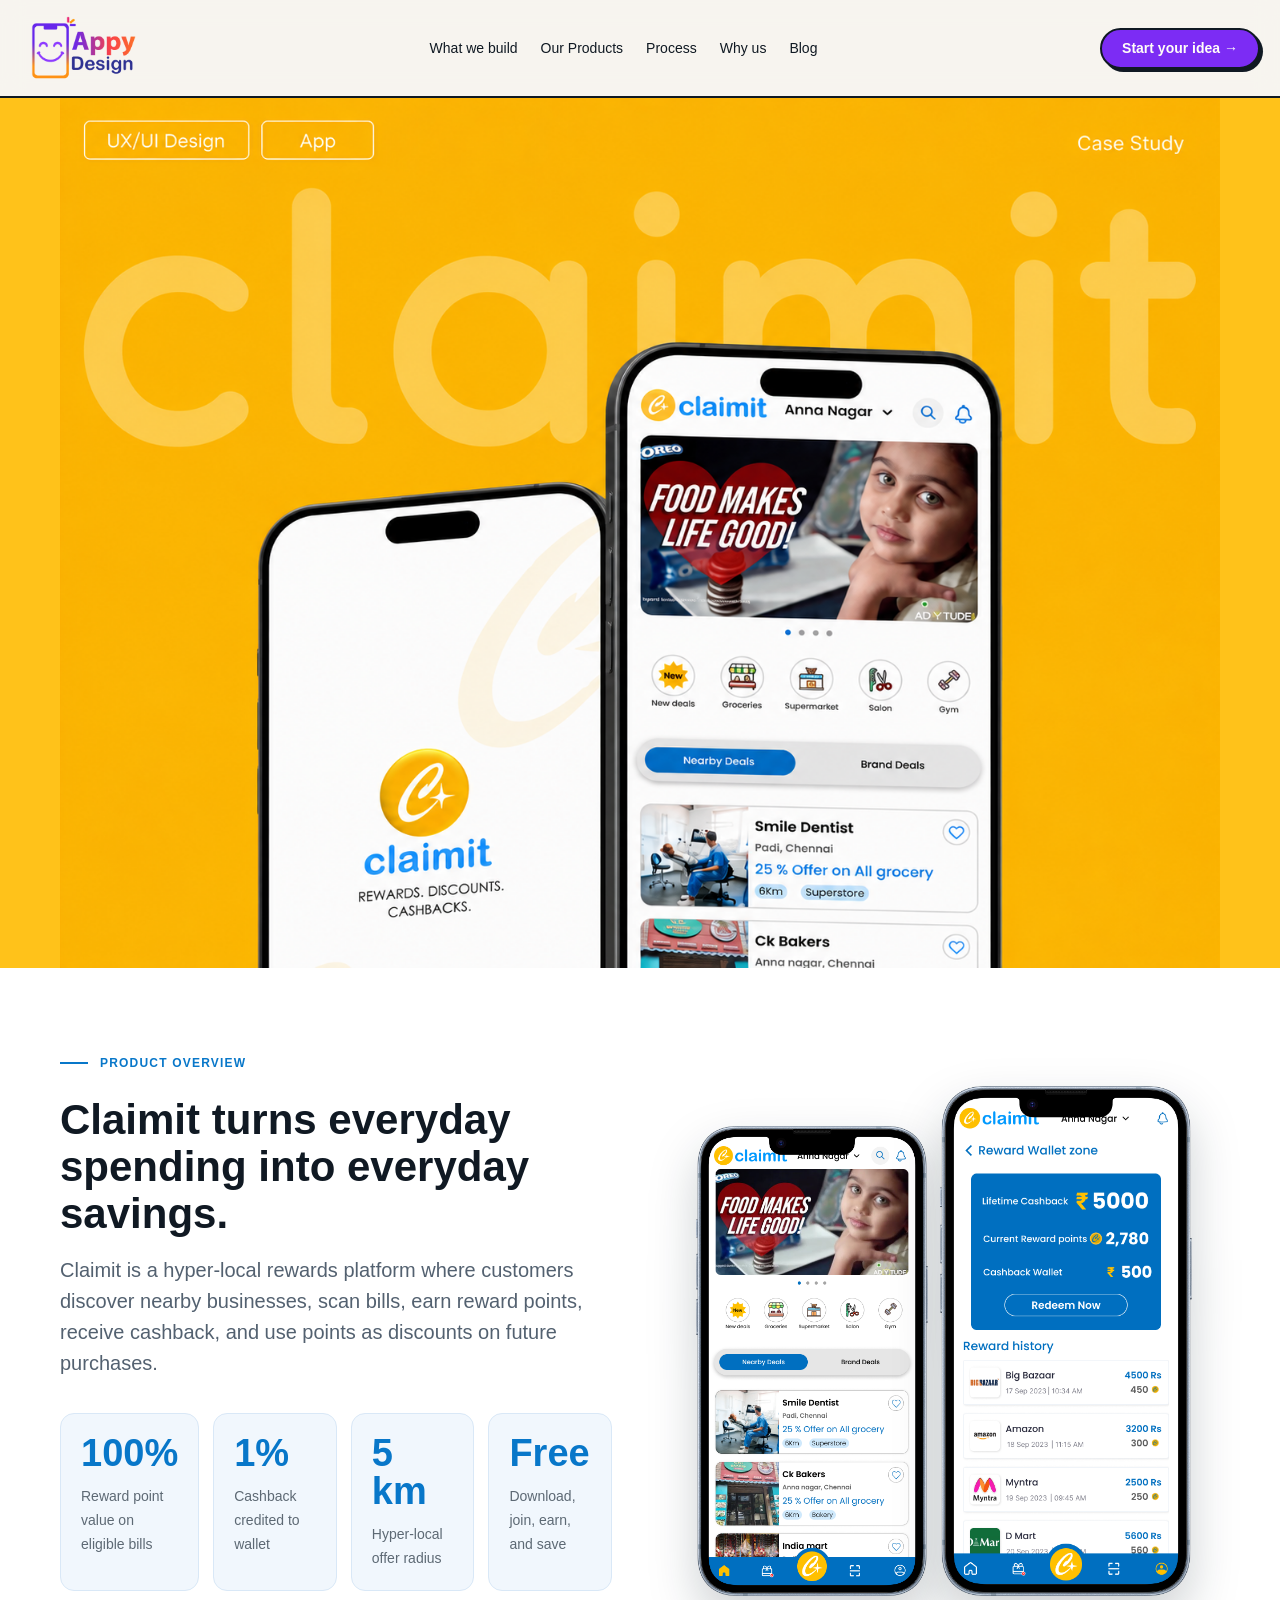
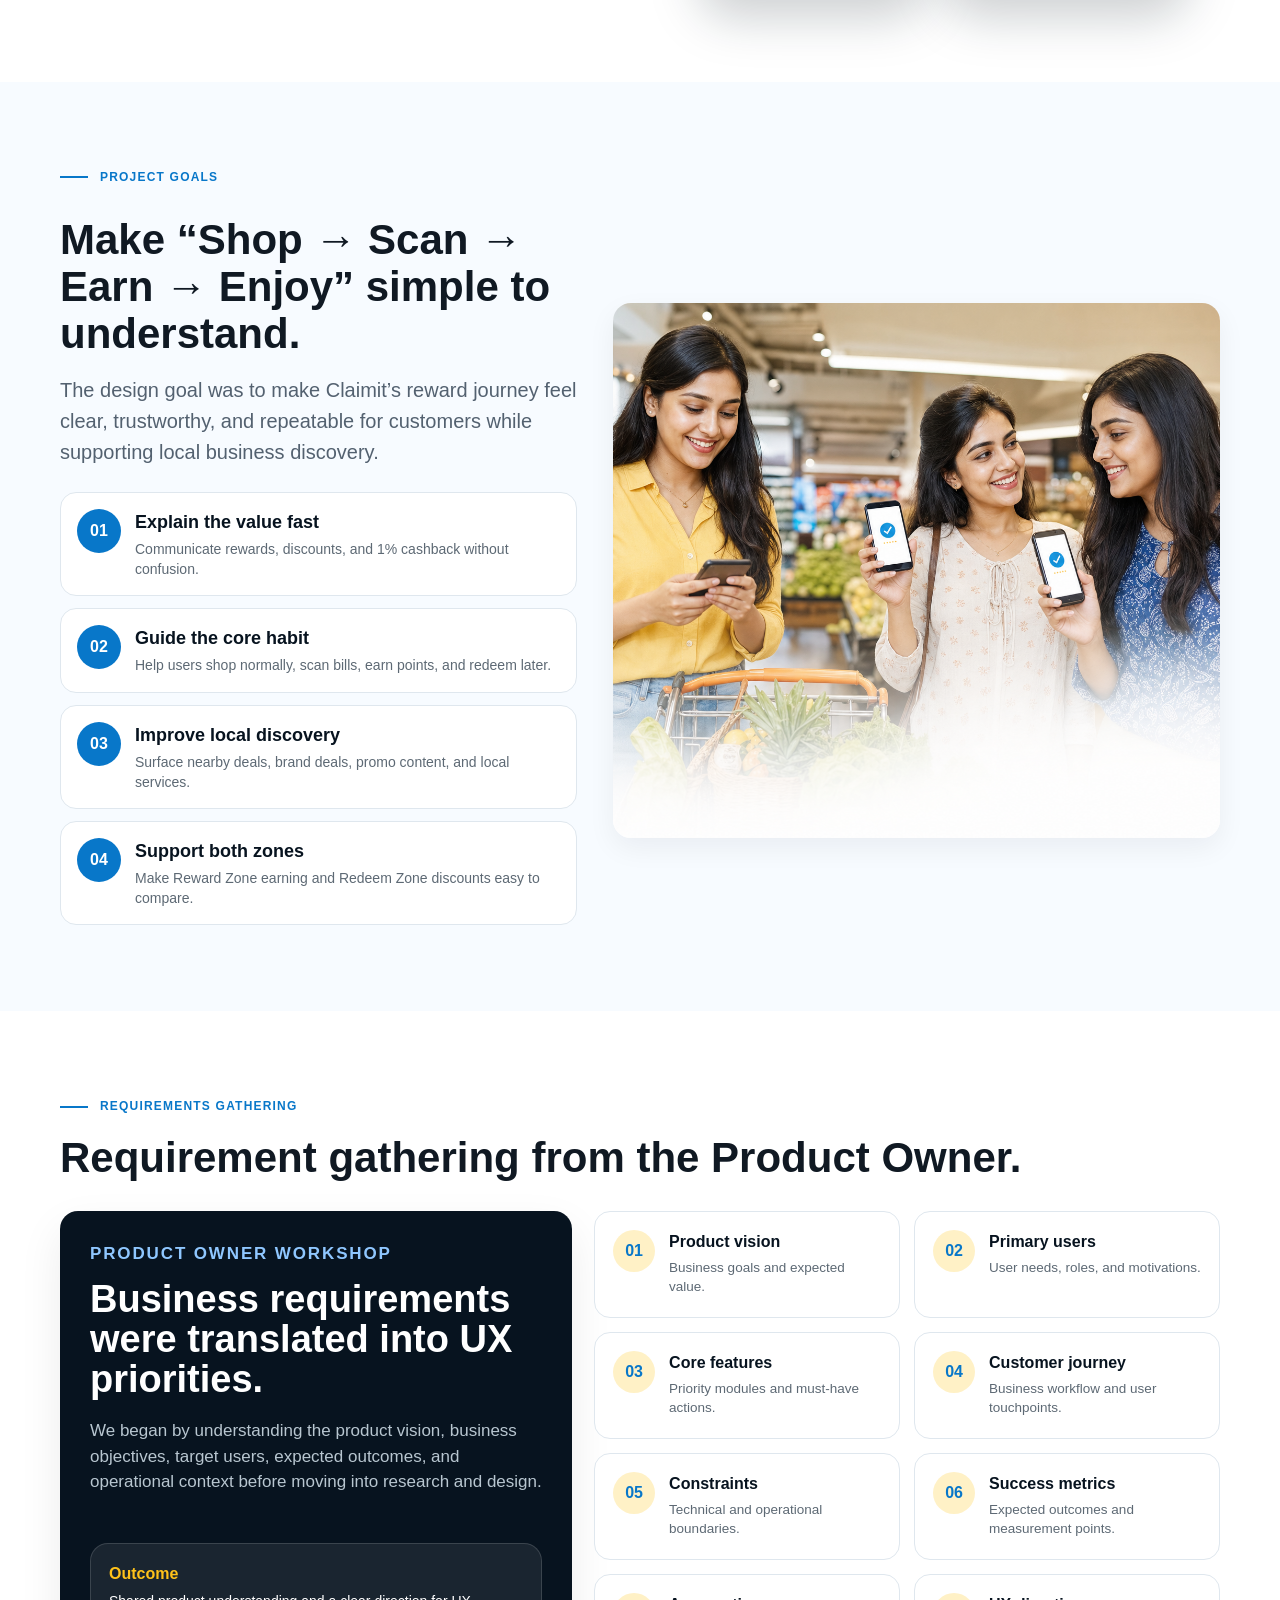
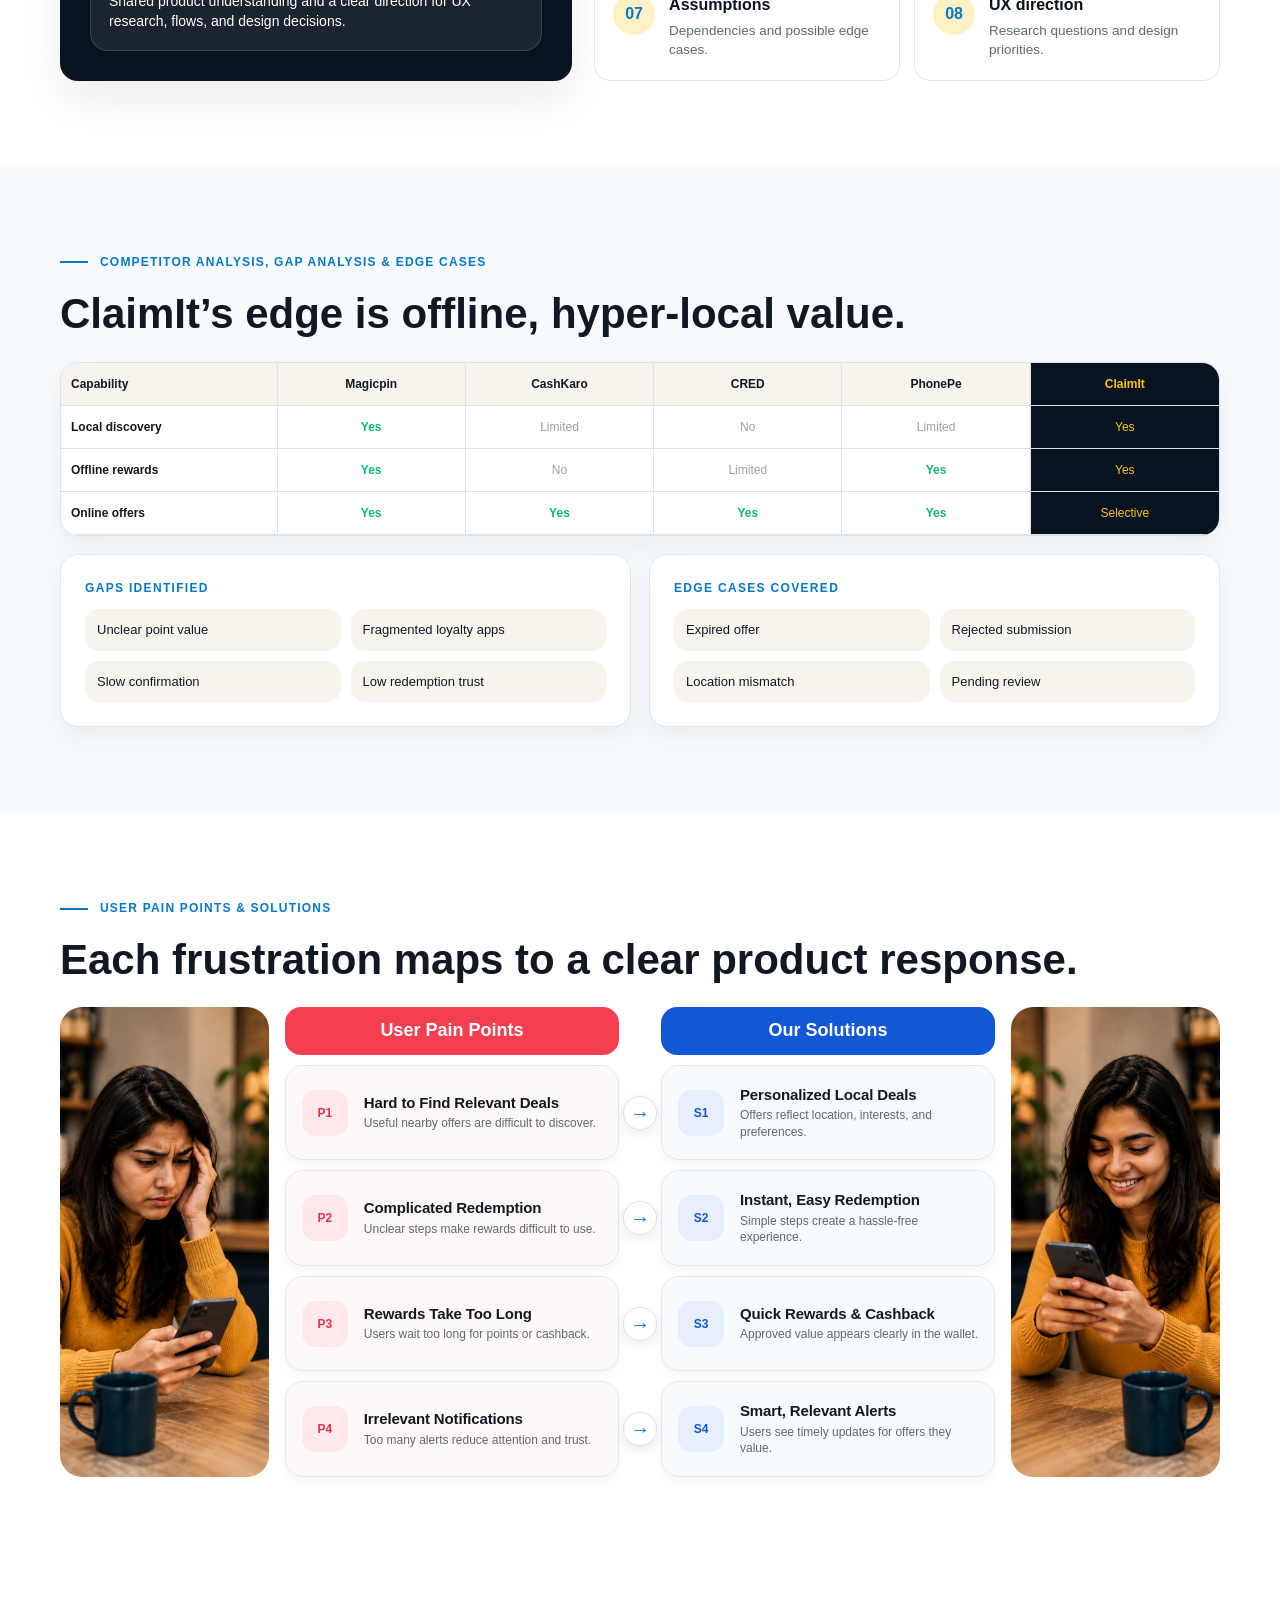
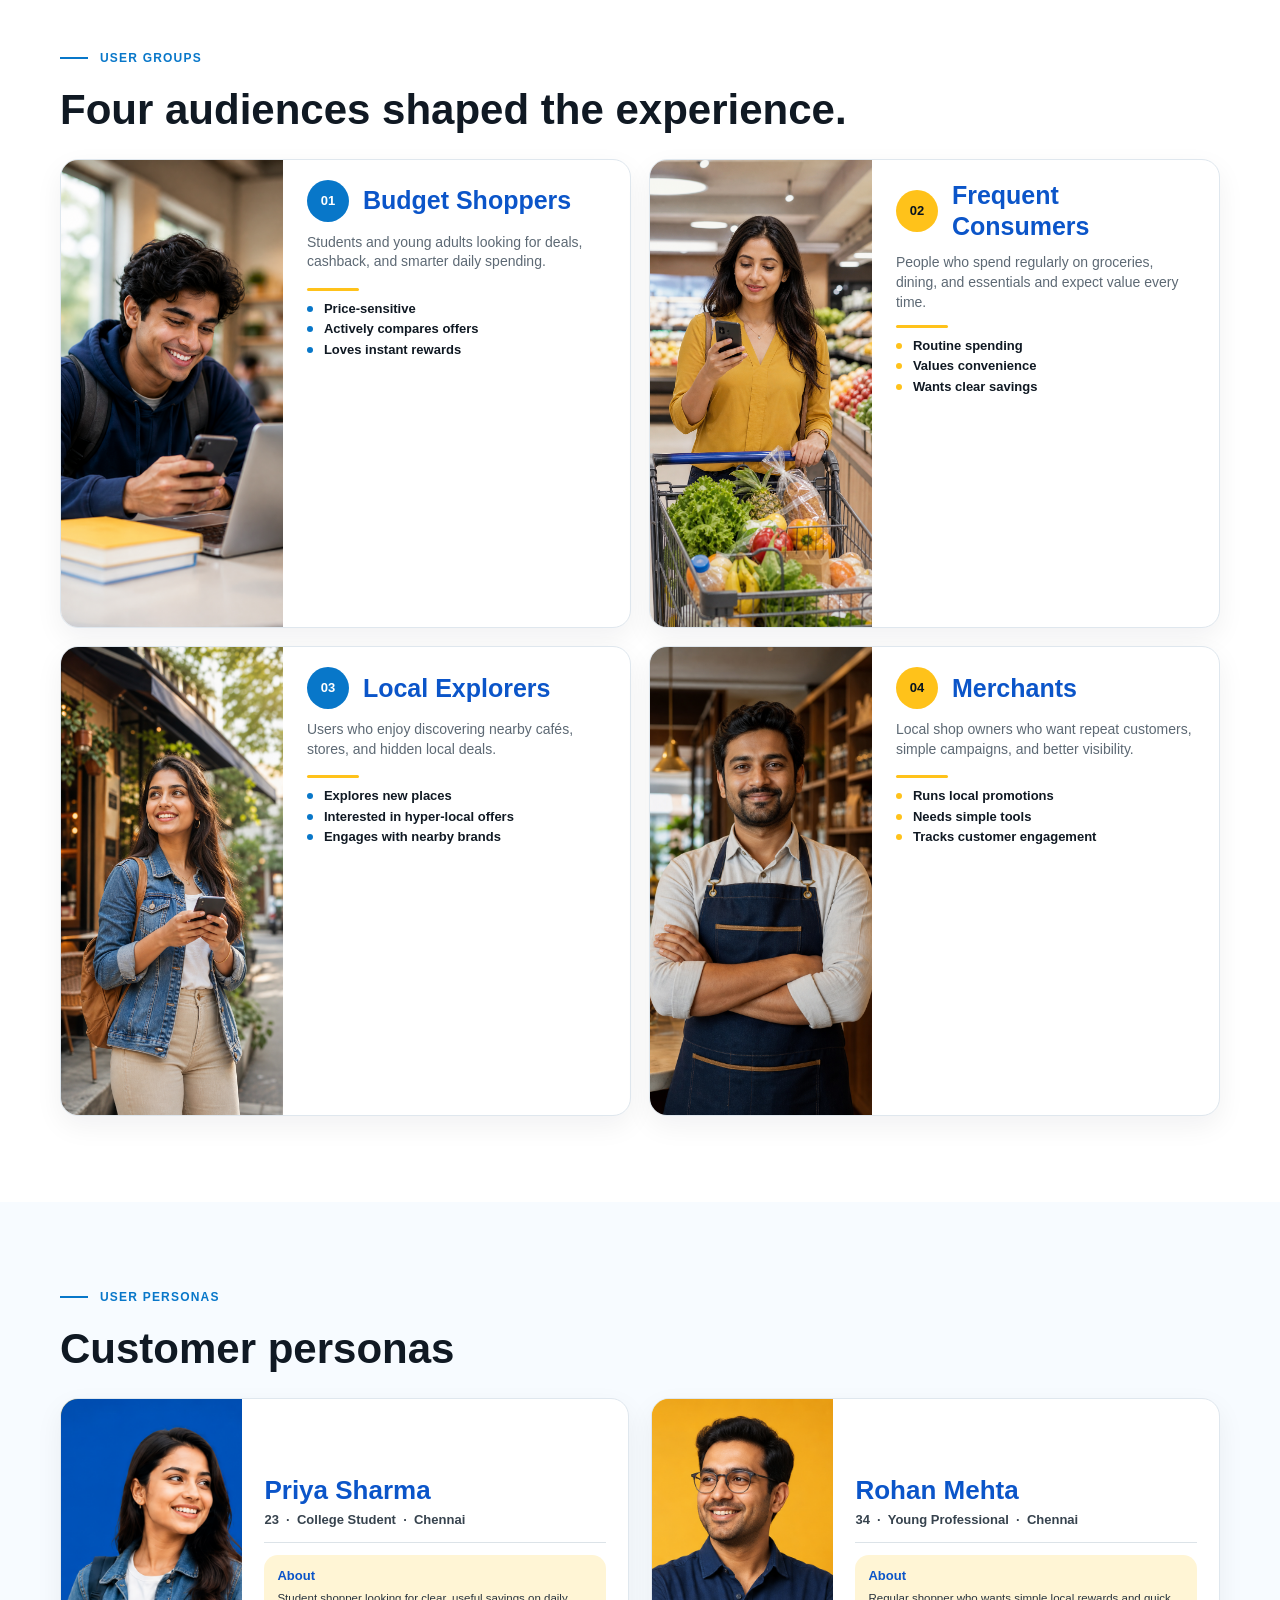
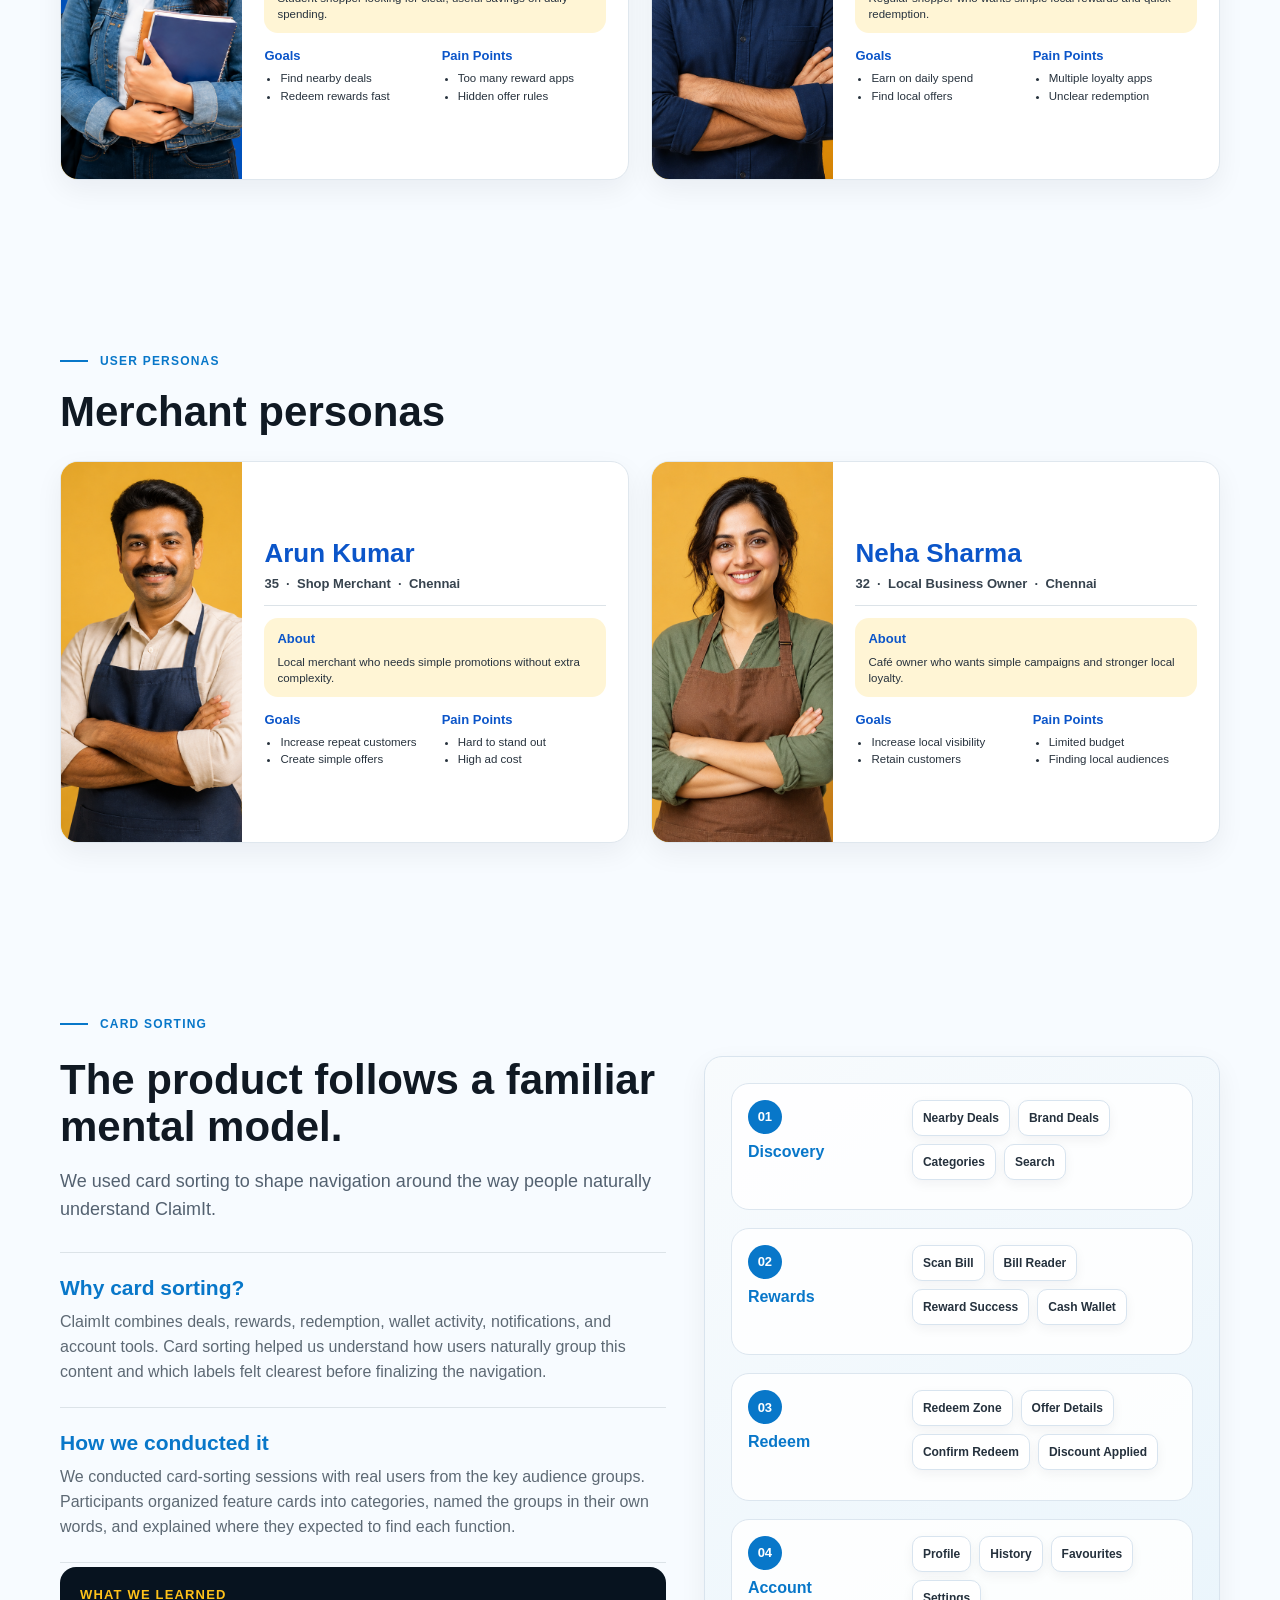
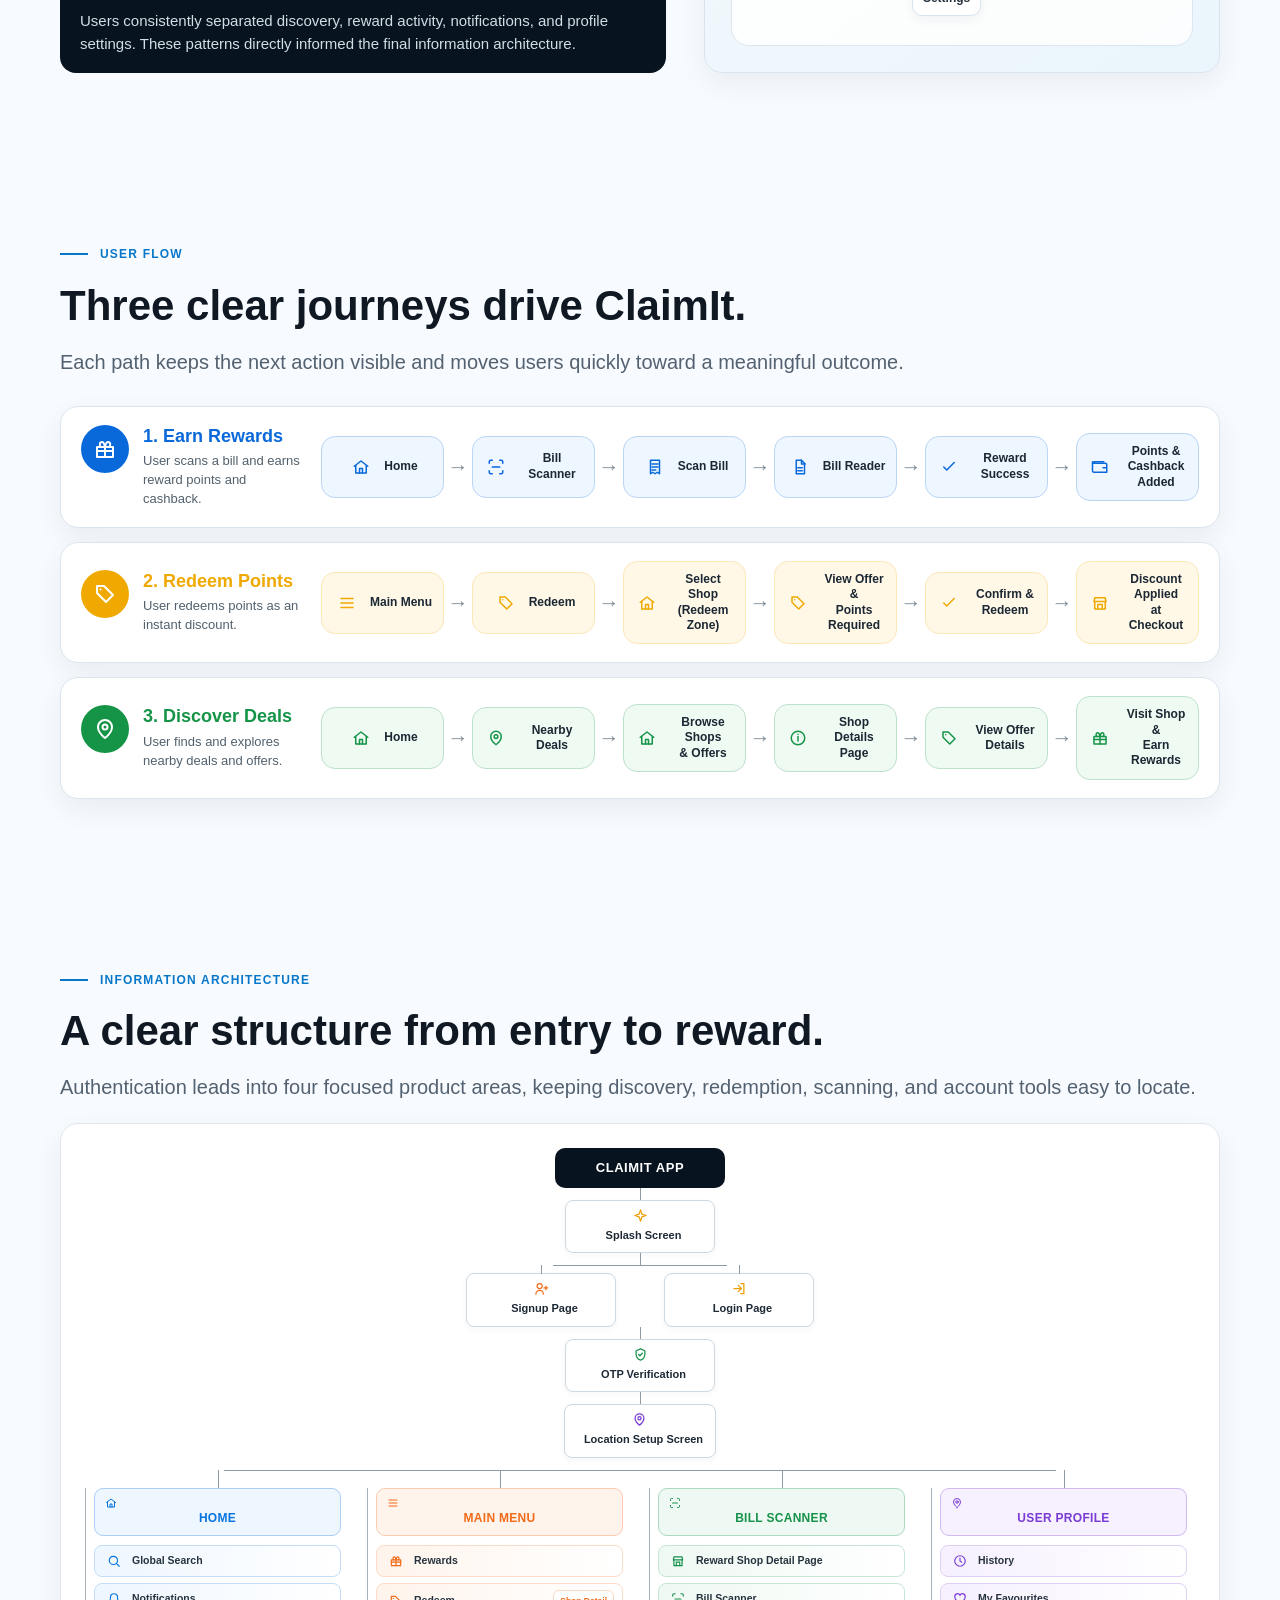
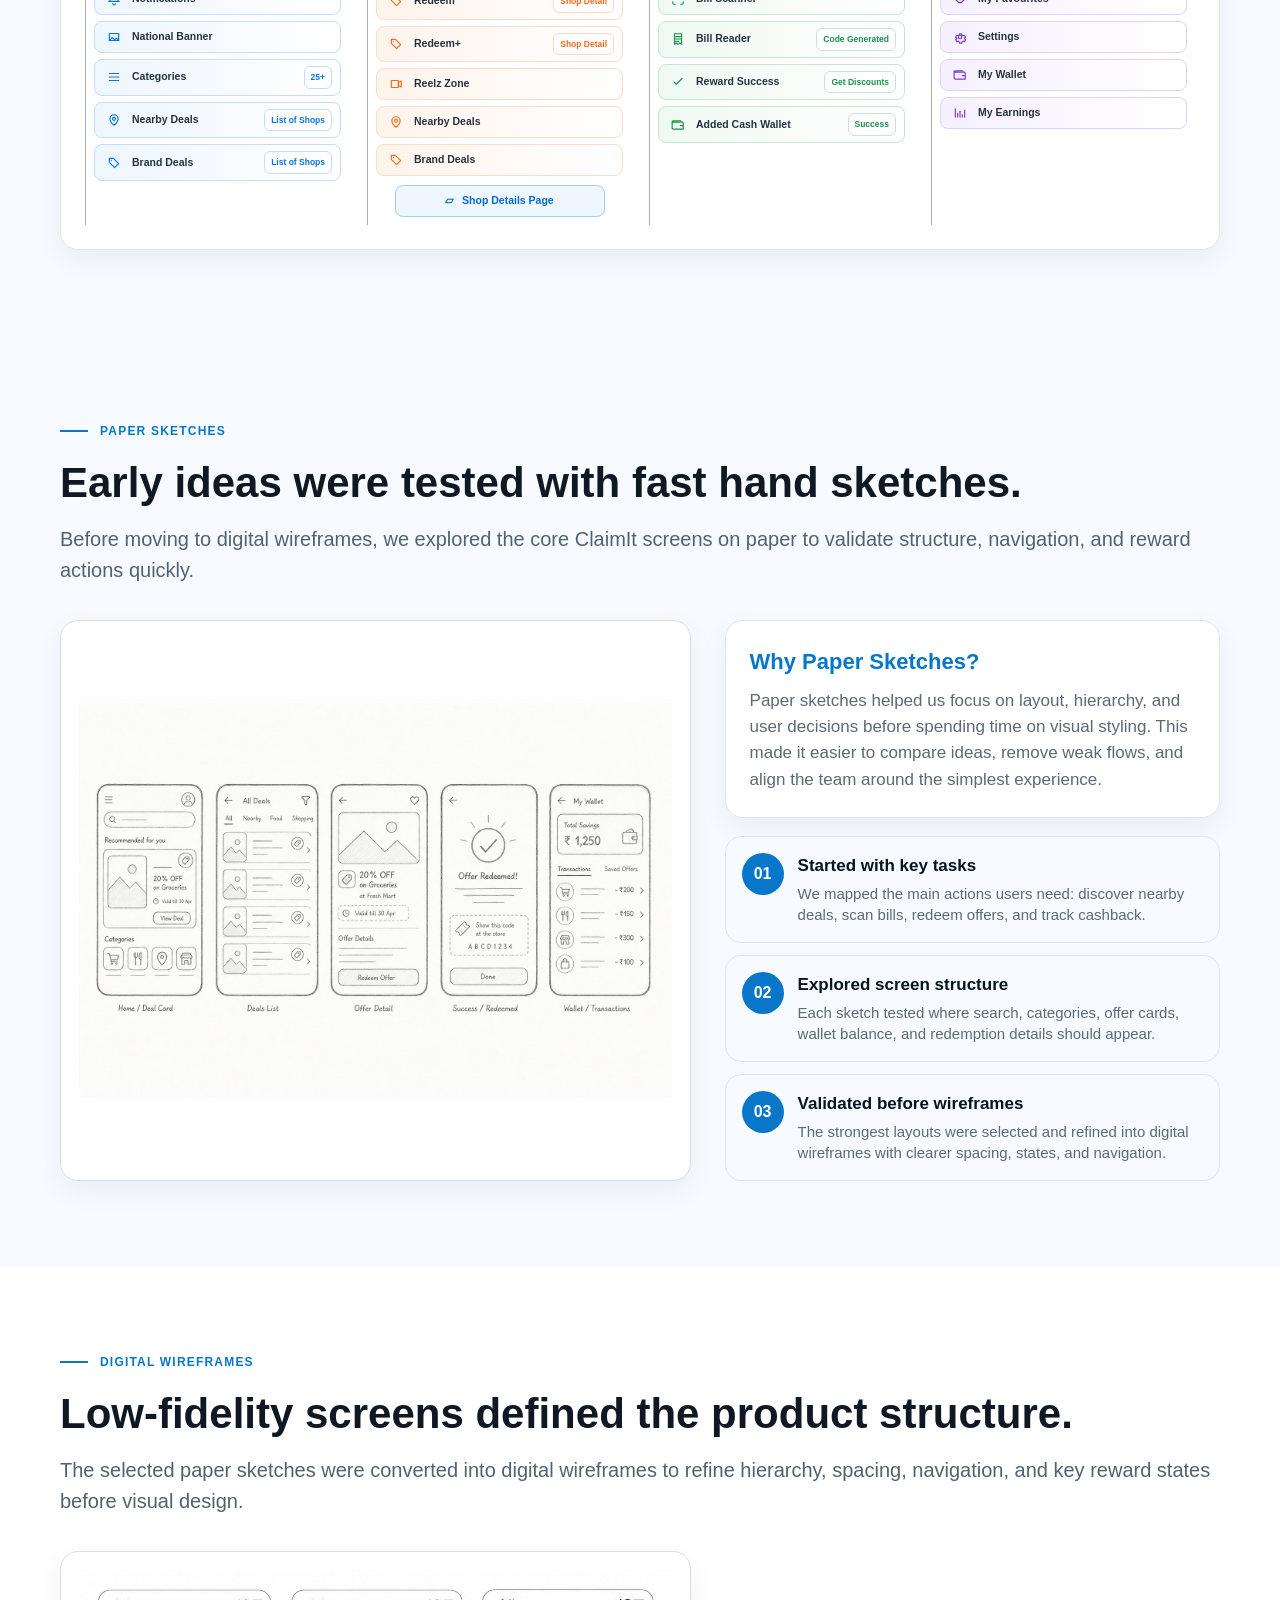
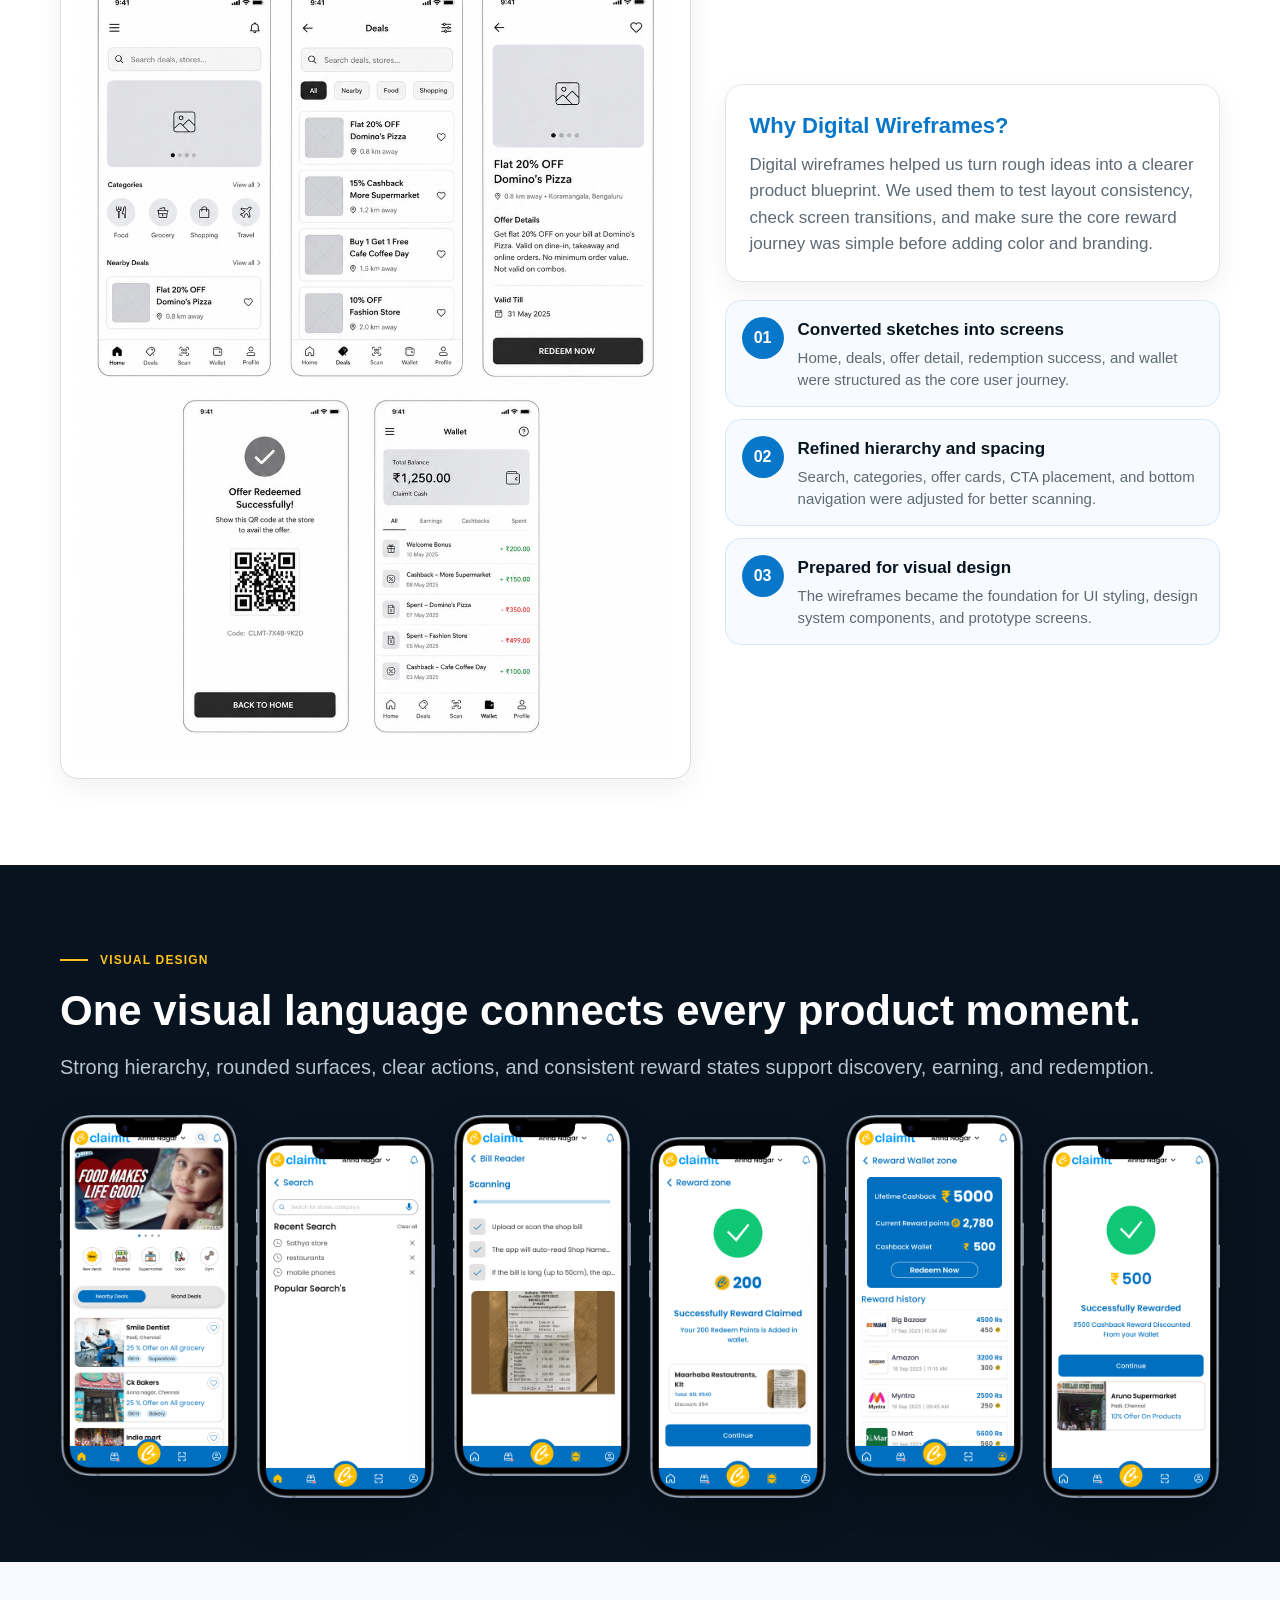
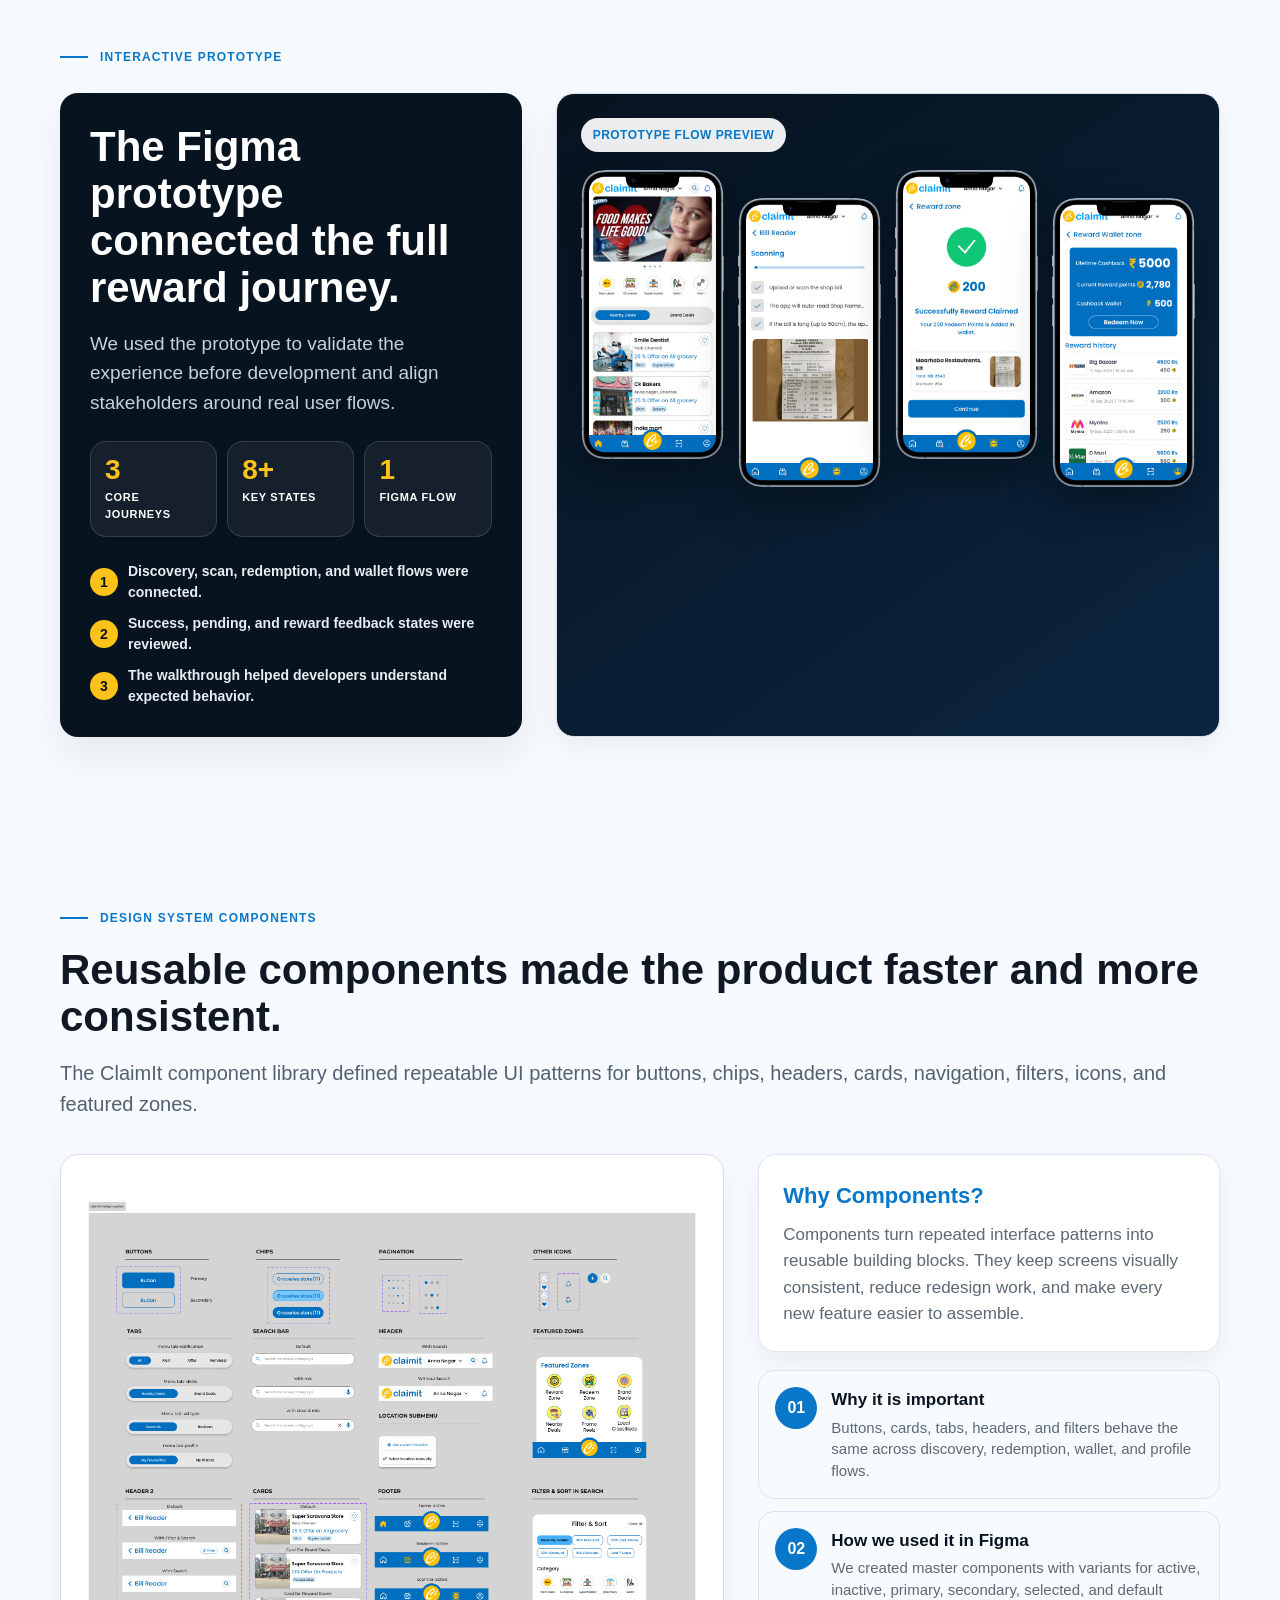
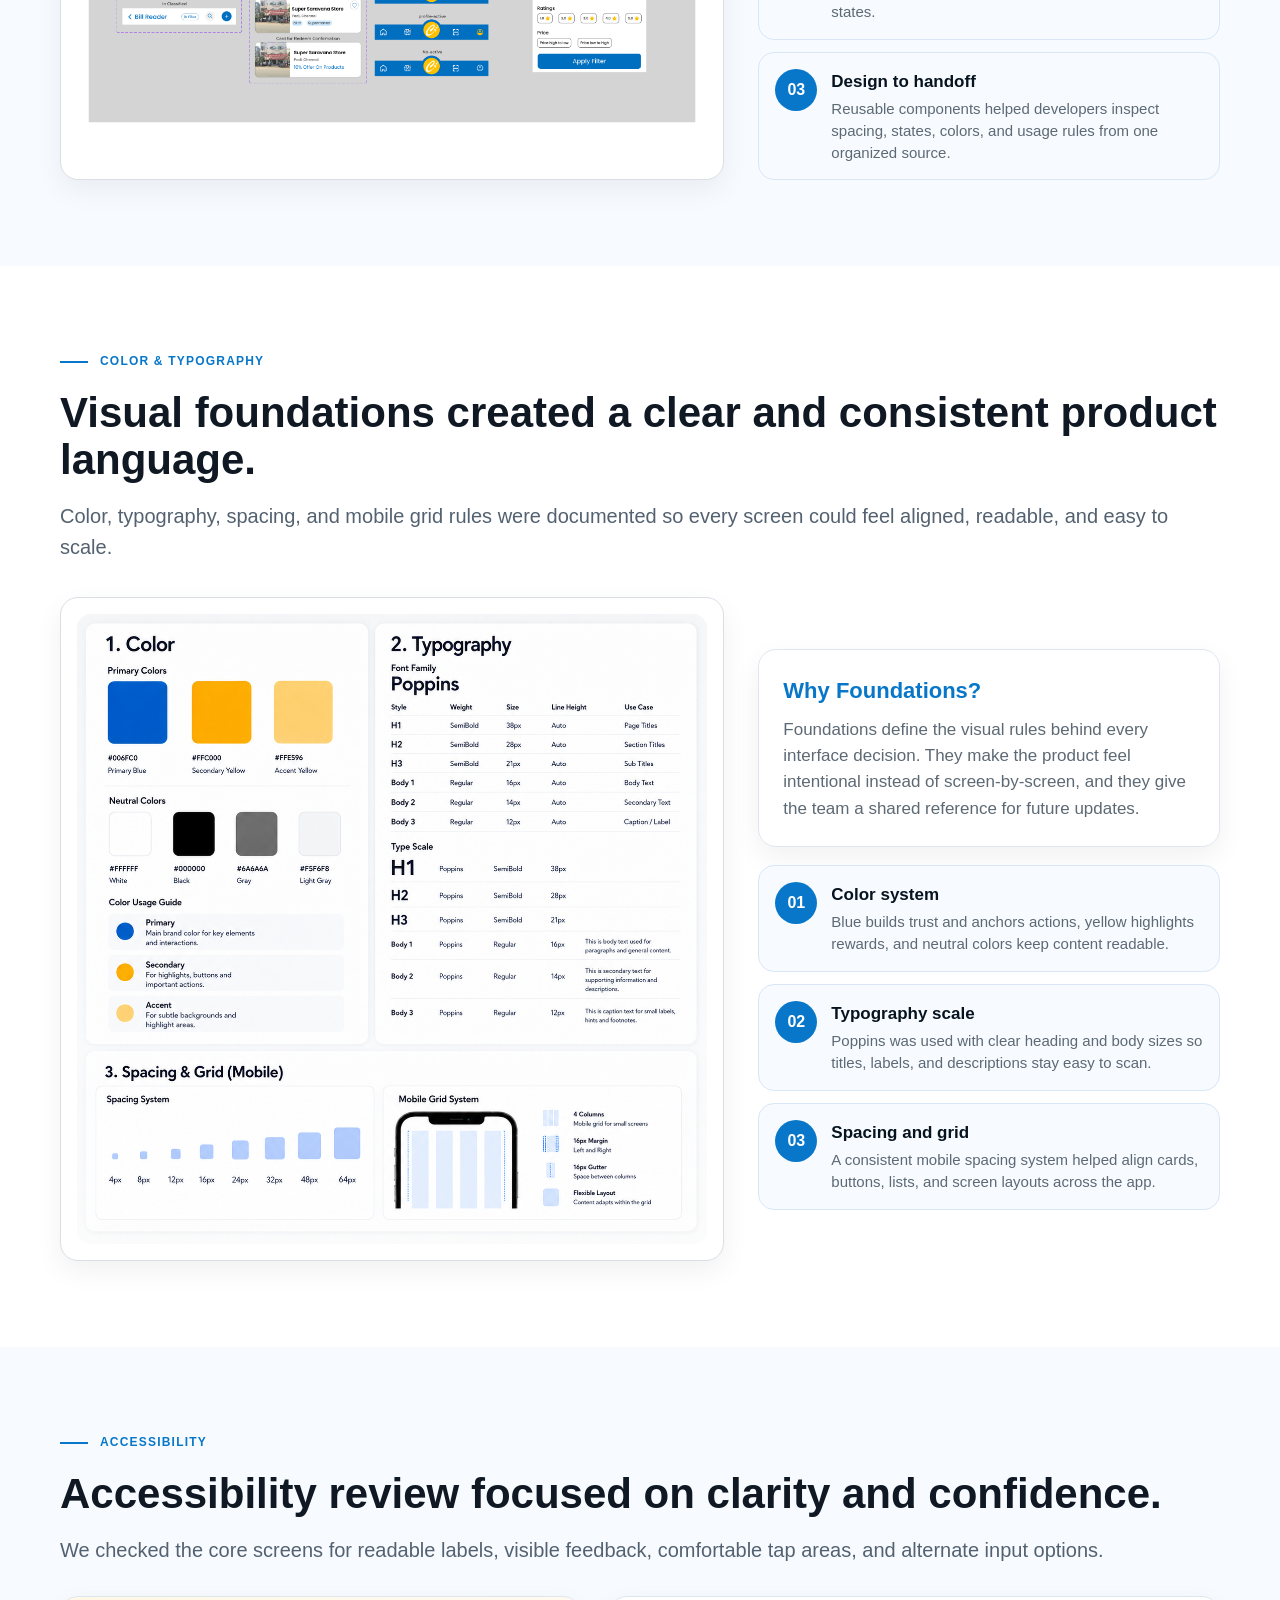
==== appy-design-case-study-claimit/index.html @ 5004d32c "first commit" ====
<!doctype html>
<html lang="en">
<head>
  <meta charset="utf-8">
  <meta name="viewport" content="width=device-width, initial-scale=1">
  <meta name="description" content="ClaimIt UX/UI case study presented as a static 24-section presentation.">
  <title>ClaimIt — UX/UI Case Study</title>
  <script src="../analytics.js"></script>
  <script async src="https://www.googletagmanager.com/gtag/js?id=G-CYZZQPG89H"></script>
  <style>
    :root{
      --night:#07131f;--night-2:#0d2030;--blue:#0877c9;--gold:#ffc21a;
      --paper:#fffdf8;--ivory:#f7f4ed;--pale:#eaf5fc;--ink:#101923;
      --muted:#5d6974;--line:#dce3e8;--white:#fff;--green:#12b66f;--red:#e55656;
      --max:1280px;--radius:24px;
    }
    *{box-sizing:border-box}
    html,body{margin:0;background:#dfe4e8;color:var(--ink);font-family:"Segoe UI",Aptos,Arial,sans-serif;-webkit-font-smoothing:antialiased}
    img{display:block;max-width:100%}
    h1,h2,h3,p,blockquote{margin-top:0}
    .slide{position:relative;width:min(100%,var(--max));min-height:720px;margin:0 auto 18px;padding:58px 72px;background:var(--paper);overflow:hidden}
    .slide.dark{background:var(--night);color:var(--white)}
    .slide.soft{background:var(--ivory)}
    .slide.pale{background:var(--pale)}
    .slide.gold{background:var(--gold);color:var(--night)}
    .eyebrow{display:flex;align-items:center;gap:12px;margin-bottom:24px;font-size:13px;font-weight:850;letter-spacing:.12em;text-transform:uppercase;color:var(--blue)}
    .eyebrow:before{content:"";width:30px;height:3px;background:currentColor}
    .dark .eyebrow{color:var(--gold)}
    h1{font-size:72px;line-height:.92;letter-spacing:-.06em;margin-bottom:28px}
    h2{max-width:960px;font-size:48px;line-height:1.02;letter-spacing:-.045em;margin-bottom:20px}
    h3{font-size:22px;line-height:1.18;letter-spacing:-.02em;margin-bottom:9px}
    .lead{max-width:820px;font-size:22px;line-height:1.42;color:var(--muted)}
    .dark .lead,.dark .muted{color:#b8c6d0}.muted{color:var(--muted)}
    .content{margin-top:42px}
    .grid-2{display:grid;grid-template-columns:1fr 1fr;gap:42px;align-items:center}
    .grid-3{display:grid;grid-template-columns:repeat(3,1fr);gap:18px}
    .grid-4{display:grid;grid-template-columns:repeat(4,1fr);gap:16px}
    .card{padding:24px;border:1px solid var(--line);border-radius:var(--radius);background:var(--white)}
    .dark .card{background:var(--night-2);border-color:rgba(255,255,255,.1)}
    .card.blue{background:var(--blue);border-color:var(--blue);color:white}
    .card.gold-card{background:var(--gold);border-color:var(--gold);color:var(--night)}
    .label{margin-bottom:12px;font-size:12px;font-weight:850;letter-spacing:.11em;text-transform:uppercase;color:var(--blue)}
    .dark .label{color:var(--gold)}
    .big-number{font-size:48px;line-height:1;font-weight:900;letter-spacing:-.05em}
    .rule{height:1px;background:var(--line);margin:18px 0}
    .dark .rule{background:rgba(255,255,255,.12)}
    .bullet-list{display:grid;gap:13px;margin-top:20px}
    .bullet{display:grid;grid-template-columns:12px 1fr;gap:13px;align-items:start;font-size:17px}
    .bullet:before{content:"";width:8px;height:8px;margin-top:8px;border-radius:50%;background:var(--gold)}
    .phone-row{display:flex;justify-content:center;align-items:flex-end;gap:12px;height:505px}
    .phone-row img{height:470px;width:auto;object-fit:contain;filter:drop-shadow(0 22px 24px rgba(7,19,31,.2))}
    .phone-row img:nth-child(2){height:510px}
    .kpis{display:grid;grid-template-columns:repeat(4,1fr);gap:14px;margin-top:34px}
    .kpi{min-height:132px;padding:20px;border-radius:20px;background:var(--ivory)}
    .kpi strong{display:block;font-size:38px;line-height:1;color:var(--blue);margin-bottom:12px}
    .kpi span{font-size:14px;color:var(--muted)}
    .dark .kpi{background:var(--night-2)}.dark .kpi span{color:#b8c6d0}.dark .kpi strong{color:var(--gold)}
    .goal{min-height:230px;display:flex;flex-direction:column;justify-content:space-between}
    .goal b{font-size:40px;color:var(--blue)}
    .goal p{margin:0;color:var(--muted);font-size:16px}
    .dark .goal p{color:#b8c6d0}
    .project-goals-layout{display:grid;grid-template-columns:.92fr 1.08fr;gap:36px;align-items:center;margin-top:30px}
    .project-goal-list{display:grid;gap:12px;margin-top:24px}
    .project-goal-item{display:grid;grid-template-columns:44px 1fr;gap:14px;align-items:start;padding:16px;border:1px solid var(--line);border-radius:18px;background:white;box-shadow:0 10px 24px rgba(16,25,35,.055)}
    .project-goal-item span{display:grid;place-items:center;width:44px;height:44px;border-radius:50%;background:var(--blue);color:white;font-weight:900}
    .project-goal-item strong{display:block;margin-bottom:4px;color:var(--night);font-size:18px}
    .project-goal-item p{margin:0;color:var(--muted);font-size:14px;line-height:1.4}
    .project-goals-visual{height:535px;border-radius:28px;overflow:hidden;background:white;box-shadow:0 22px 46px rgba(16,25,35,.14)}
    .project-goals-visual img{width:100%;height:100%;object-fit:cover;display:block}
    .requirements-board{display:grid;grid-template-columns:.9fr 1.1fr;gap:22px;margin-top:30px;align-items:stretch}
    .requirements-brief{display:flex;flex-direction:column;justify-content:space-between;min-height:470px;padding:30px;border-radius:26px;background:var(--night);color:white;box-shadow:0 18px 38px rgba(16,25,35,.16)}
    .requirements-brief .label{color:#8fc7ff}
    .requirements-brief h3{margin:12px 0 18px;color:white;font-size:38px;line-height:1.06}
    .requirements-brief p{margin:0;color:#b8c6d0;font-size:17px;line-height:1.52}
    .requirements-outcome{margin-top:26px;padding:18px;border-radius:18px;background:rgba(255,255,255,.08);border:1px solid rgba(255,255,255,.14)}
    .requirements-outcome strong{display:block;margin-bottom:6px;color:var(--gold);font-size:16px}
    .requirements-outcome p{font-size:14px;line-height:1.42;color:white}
    .requirements-focus{display:grid;grid-template-columns:1fr 1fr;gap:14px}
    .requirement-tile{display:grid;grid-template-columns:42px 1fr;gap:14px;align-items:start;padding:18px;border:1px solid var(--line);border-radius:20px;background:white;box-shadow:0 10px 24px rgba(16,25,35,.055)}
    .requirement-tile span{display:grid;place-items:center;width:42px;height:42px;border-radius:50%;background:#fff1c6;color:var(--blue);font-weight:900}
    .requirement-tile strong{display:block;margin-bottom:5px;color:var(--night);font-size:16px}
    .requirement-tile p{margin:0;color:var(--muted);font-size:13.5px;line-height:1.38}
    .comparison{display:grid;grid-template-columns:1.15fr repeat(5,1fr);margin-top:25px;border:1px solid var(--line);border-radius:20px;overflow:hidden;background:white}
    .comparison div{padding:12px 10px;border-right:1px solid var(--line);border-bottom:1px solid var(--line);font-size:12px;text-align:center}
    .comparison div:nth-child(6n+1){text-align:left;font-weight:750}
    .comparison div:nth-child(6n){border-right:0;background:var(--night);color:white}
    .comparison .head{font-weight:850;background:var(--ivory)}
    .comparison .yes{color:var(--green);font-weight:850}.comparison .no{color:#98a2aa}.comparison .claim{color:var(--gold)!important}
    .lower-split{display:grid;grid-template-columns:1fr 1fr;gap:18px;margin-top:18px}
    .compact-list{display:grid;grid-template-columns:1fr 1fr;gap:10px}
    .compact-item{padding:11px 12px;border-radius:12px;background:var(--ivory);font-size:13px}
    .pain-grid{display:grid;grid-template-columns:1fr 1fr;gap:18px}
    .pain-col{padding:28px;border-radius:24px;background:var(--night);color:white}
    .solution-col{padding:28px;border-radius:24px;background:var(--pale)}
    .pair{padding:16px 0;border-top:1px solid rgba(255,255,255,.12);font-size:17px}
    .pair:first-of-type{border-top:0}.solution-col .pair{border-color:var(--line)}
    .pair small{display:block;margin-bottom:4px;color:var(--gold);font-weight:850}.solution-col .pair small{color:var(--blue)}
    .pain-solution-stage{display:grid;grid-template-columns:18% 1fr 18%;gap:16px;height:470px;margin-top:24px}
    .emotion-photo{overflow:hidden;border-radius:22px;background:var(--ivory)}
    .emotion-photo img{width:100%;height:100%;object-fit:cover}
    .compare-board{display:grid;grid-template-rows:48px repeat(4,1fr);gap:10px;min-width:0}
    .compare-heads,.compare-row{display:grid;grid-template-columns:1fr 1fr;gap:42px;position:relative}
    .compare-header{display:flex;align-items:center;justify-content:center;border-radius:16px;color:white;font-size:18px;font-weight:850}
    .compare-header.pain{background:#f43f50}.compare-header.solution{background:#1258d6}
    .compare-item{display:grid;grid-template-columns:48px 1fr;gap:14px;align-items:center;padding:12px 16px;border:1px solid #e4e8eb;border-radius:18px;background:white;box-shadow:0 5px 14px rgba(7,19,31,.04)}
    .compare-item.pain{background:#fff8f8}.compare-item.solution{background:#f7faff}
    .compare-index{width:46px;height:46px;display:grid;place-items:center;border-radius:14px;background:#ffe8eb;color:#e93349;font-size:12px;font-weight:900}
    .solution .compare-index{background:#e7efff;color:#1258d6}
    .compare-item h3{margin:0 0 3px;font-size:15px;letter-spacing:-.01em}
    .compare-item p{margin:0;color:var(--muted);font-size:12px;line-height:1.35}
    .compare-arrow{position:absolute;left:50%;top:50%;translate:-50% -50%;z-index:2;width:34px;height:34px;display:grid;place-items:center;border:1px solid var(--line);border-radius:50%;background:white;color:var(--blue);font-size:20px;font-weight:900;box-shadow:0 4px 12px rgba(7,19,31,.08)}
    .group-card{min-height:260px;display:flex;flex-direction:column;justify-content:space-between}
    .group-mark{width:46px;height:46px;display:grid;place-items:center;border-radius:14px;background:var(--gold);font-weight:900}
    .audience-grid{display:grid;grid-template-columns:1fr 1fr;gap:18px;margin-top:26px}
    .audience-card{position:relative;display:grid;grid-template-columns:39% 61%;height:232px;overflow:hidden;border:1px solid var(--line);border-radius:26px;background:white;box-shadow:0 12px 32px rgba(7,19,31,.1)}
    .audience-photo{width:100%;height:100%;object-fit:cover}
    .audience-copy{position:relative;padding:20px 24px;overflow:hidden}
    .audience-copy:after{content:"";position:absolute;right:-82px;bottom:-116px;width:220px;height:220px;border-radius:50%;background:#fff4cf;z-index:0}
    .audience-copy>*{position:relative;z-index:1}
    .audience-head{display:flex;align-items:center;gap:14px;margin-bottom:11px}
    .audience-index{width:42px;height:42px;display:grid;place-items:center;flex:0 0 auto;border-radius:50%;background:var(--blue);color:white;font-size:13px;font-weight:900}
    .audience-card:nth-child(even) .audience-index{background:var(--gold);color:var(--night)}
    .audience-head h3{margin:0;color:#0b55c9;font-size:25px}
    .audience-desc{min-height:43px;margin:0;color:var(--muted);font-size:14px;line-height:1.42}
    .audience-rule{width:52px;height:3px;margin:12px 0 9px;border-radius:3px;background:var(--gold)}
    .audience-traits{display:grid;grid-template-columns:1fr;gap:3px;margin:0;padding:0;list-style:none}
    .audience-traits li{display:grid;grid-template-columns:8px 1fr;gap:9px;font-size:13px;font-weight:650;line-height:1.35}
    .audience-traits li:before{content:"";width:6px;height:6px;margin-top:6px;border-radius:50%;background:var(--blue)}
    .audience-card:nth-child(even) .audience-traits li:before{background:var(--gold)}
    .persona{display:grid;grid-template-columns:1.2fr .8fr;gap:18px}
    .persona-main{min-height:420px;padding:32px;background:white}
    .persona-side{min-height:420px;padding:32px;background:var(--night);color:white}
    .avatar{width:62px;height:62px;display:grid;place-items:center;border-radius:50%;background:var(--gold);font-size:24px;font-weight:900}
    .quote{font-size:36px;line-height:1.12;letter-spacing:-.035em;font-weight:800;margin:50px 0 0}
    .chips{display:flex;flex-wrap:wrap;gap:8px;margin-top:18px}
    .chip{padding:7px 10px;border-radius:999px;background:var(--pale);color:var(--blue);font-size:12px;font-weight:750}
    .persona-sheets{display:grid;grid-template-columns:1fr 1fr;gap:22px;margin-top:26px}
    .persona-profile{display:grid;grid-template-columns:32% 68%;min-height:345px;overflow:hidden;border:1px solid #e4e8eb;border-radius:18px;background:white;box-shadow:0 6px 18px rgba(7,19,31,.055)}
    .persona-visual{position:relative;height:auto;min-height:345px;overflow:hidden;background:var(--gold)}
    .persona-visual img{width:100%;height:100%;object-fit:cover;object-position:center 35%}
    .persona-quote{display:none}
    .persona-quote:before{content:"“";display:block;margin-bottom:2px;font-size:44px;line-height:.7;font-weight:900;color:var(--blue)}
    .persona-profile.blue-persona .persona-quote{color:white}
    .persona-profile.blue-persona .persona-quote:before{color:var(--gold)}
    .persona-details{display:flex;flex-direction:column;justify-content:center;padding:20px 22px}
    .persona-summary{display:grid;grid-template-columns:1fr;gap:8px;align-items:start}
    .persona-name h3{margin:0 0 4px;color:#0b55c9;font-size:26px}
    .persona-meta{font-size:13px;font-weight:650;color:#37434e}
    .persona-facts{display:none}
    .persona-fact{padding:10px 11px;border-radius:10px;background:var(--pale)}
    .persona-fact b{display:block;margin-bottom:3px;color:var(--blue);font-size:14px}
    .persona-fact span{font-size:12px;color:var(--muted)}
    .persona-detail-grid{display:grid;grid-template-columns:1fr 1fr;gap:13px;margin-top:12px;padding-top:12px;border-top:1px solid var(--line)}
    .persona-detail-grid h4{margin:0 0 5px;color:#0b55c9;font-size:13px}
    .persona-detail-grid ul{display:grid;gap:3px;margin:0;padding:0 0 0 16px}
    .persona-detail-grid li{font-size:11.5px;line-height:1.28;color:#27323d}
    .persona-detail-grid li:nth-child(n+3){display:none}
    .persona-about{grid-column:1/-1;order:-1;padding:11px 13px;border-radius:12px;background:#fff5d5}
    .persona-about p{margin:0;font-size:11.5px;line-height:1.4;color:#27323d}
    .card-sorting-layout{display:grid;grid-template-columns:1.08fr .92fr;gap:38px;align-items:stretch;margin-top:22px}
    .card-sorting-copy .lead{font-size:18px}
    .sorting-story{display:grid;gap:0;margin-top:28px;border-top:1px solid var(--line)}
    .sorting-story-block{padding:22px 0;border-bottom:1px solid var(--line)}
    .sorting-story-block:last-child{border-bottom:0}
    .sorting-story-block h3{margin-bottom:8px;color:var(--blue);font-size:21px}
    .sorting-story-block p{margin:0;color:var(--muted);font-size:16px;line-height:1.58}
    .sorting-outcome{margin-top:4px;padding:18px 20px;border-radius:16px;background:var(--night);color:white}
    .sorting-outcome strong{display:block;margin-bottom:6px;color:var(--gold);font-size:13px;text-transform:uppercase;letter-spacing:.09em}
    .sorting-outcome p{margin:0;color:#d3dde4;font-size:15px;line-height:1.5}
    .sorting-placeholder{min-height:500px;display:grid;place-items:center;padding:34px;border:2px dashed #b9c7d0;border-radius:24px;background:linear-gradient(145deg,#f8fbfd,#eaf5fc);text-align:center}
    .sorting-placeholder-mark{width:72px;height:72px;display:grid;place-items:center;margin:0 auto 18px;border-radius:20px;background:white;border:1px solid var(--line);color:var(--blue);font-size:18px;font-weight:900;box-shadow:0 8px 20px rgba(7,19,31,.06)}
    .sorting-placeholder strong{display:block;margin-bottom:8px;font-size:22px;color:var(--ink)}
    .sorting-placeholder span{display:block;max-width:300px;color:var(--muted);font-size:15px;line-height:1.5}
    .sorting-board{min-height:500px;display:grid;gap:18px;padding:26px;border:1px solid #d9e4ee;border-radius:24px;background:linear-gradient(145deg,#f8fbfd,#eaf5fc);box-shadow:0 18px 38px rgba(16,25,35,.08)}
    .sorting-group{display:grid;grid-template-columns:150px 1fr;gap:14px;align-items:start;padding:16px;border:1px solid #dce6ef;border-radius:18px;background:rgba(255,255,255,.86)}
    .sorting-group-title{display:grid;gap:6px;color:var(--blue);font-weight:900}
    .sorting-group-title span{width:34px;height:34px;display:grid;place-items:center;border-radius:50%;background:var(--blue);color:white;font-size:13px}
    .sorting-cards{display:flex;flex-wrap:wrap;gap:8px}
    .sorting-card{padding:8px 10px;border:1px solid #d8e4ef;border-radius:10px;background:white;color:#25313d;font-size:12px;font-weight:750;box-shadow:0 4px 12px rgba(7,19,31,.05)}
    .user-flow-slide{background:#f7f9fc}
    .user-flow-board{display:grid;gap:14px;margin-top:28px}
    .journey-row{--journey:#0969da;--journey-soft:#eef6ff;display:grid;grid-template-columns:220px minmax(0,1fr);gap:20px;align-items:center;padding:18px 20px;border:1px solid #dbe4ec;border-radius:20px;background:white;box-shadow:0 8px 24px rgba(17,42,64,.06)}
    .journey-row.redeem{--journey:#efa900;--journey-soft:#fff8e7}
    .journey-row.discover{--journey:#159447;--journey-soft:#effaf3}
    .journey-meta{display:grid;grid-template-columns:48px 1fr;gap:14px;align-items:start}
    .journey-badge{width:48px;height:48px;display:grid;place-items:center;border-radius:50%;background:var(--journey);color:white;font-size:22px;font-weight:900}
    .journey-meta h3{margin:0 0 5px;color:var(--journey);font-size:18px}
    .journey-meta p{margin:0;color:#52616d;font-size:13px;line-height:1.45}
    .journey-path{display:flex;align-items:center;min-width:0}
    .journey-step{flex:1;min-width:0;min-height:62px;display:flex;align-items:center;justify-content:center;gap:9px;padding:10px 9px;border:1px solid color-mix(in srgb,var(--journey) 28%,white);border-radius:12px;background:var(--journey-soft);color:#1b2733;text-align:center;font-size:12px;line-height:1.28;font-weight:750}
    .journey-step .step-icon{flex:0 0 28px;width:28px;height:28px;display:grid;place-items:center;color:var(--journey);font-size:18px;font-weight:900}
    .journey-arrow{flex:0 0 28px;color:#7d8b96;text-align:center;font-size:21px;font-weight:700}
    .branch{display:grid;grid-template-columns:1fr auto 1fr;gap:18px;align-items:center;margin-top:35px;padding:22px;border-radius:20px;background:var(--night-2)}
    .branch div{padding:18px;border-radius:16px;background:rgba(255,255,255,.06)}
    .branch strong{color:var(--gold)}
    .ia-slide{background:#f8fafc}
    .ia-map{margin-top:18px;padding:16px 18px 18px;border:1px solid #dfe6ec;border-radius:22px;background:white;box-shadow:0 10px 30px rgba(17,42,64,.06);overflow-x:auto}
    .ia-map-inner{min-width:1080px}
    .ia-top{display:flex;flex-direction:column;align-items:center}
    .ia-brand{min-width:170px;padding:10px 22px;border-radius:10px;background:var(--night);color:white;text-align:center;font-size:13px;font-weight:850;letter-spacing:.04em}
    .ia-down{height:12px;border-left:1.5px solid #8e9aa4}
    .ia-auth{display:flex;align-items:center;gap:48px;position:relative}
    .ia-auth:before{content:"";position:absolute;left:50%;top:-12px;height:12px;border-left:1.5px solid #8e9aa4}
    .ia-auth:after{content:"";position:absolute;left:25%;right:25%;top:0;border-top:1.5px solid #8e9aa4}
    .ia-auth .ia-node{position:relative;margin-top:8px}
    .ia-auth .ia-node:before{content:"";position:absolute;left:50%;top:-9px;height:9px;border-left:1.5px solid #8e9aa4}
    .ia-node{min-width:150px;padding:7px 12px;border:1px solid #ced8e0;border-radius:8px;background:#fff;color:#1d2935;text-align:center;font-size:11px;font-weight:750;box-shadow:0 2px 6px rgba(17,42,64,.04)}
    .ia-node .ia-icon{margin-right:7px;color:var(--node-color,#ef9f00);font-size:15px}
    .ia-branches{position:relative;display:grid;grid-template-columns:repeat(4,1fr);gap:18px;margin-top:12px;padding-top:18px}
    .ia-branches:before{content:"";position:absolute;left:12.5%;right:12.5%;top:0;border-top:1.5px solid #8e9aa4}
    .ia-branch{--branch:#0875df;--branch-soft:#eef6ff;position:relative;padding:0 8px 8px;border-left:1.5px solid #a6b1ba}
    .ia-branch:before{content:"";position:absolute;left:50%;top:-18px;height:18px;border-left:1.5px solid #8e9aa4}
    .ia-branch.menu{--branch:#f26b18;--branch-soft:#fff4ec}
    .ia-branch.scanner{--branch:#16924b;--branch-soft:#eff9f3}
    .ia-branch.profile{--branch:#793bd4;--branch-soft:#f6f0ff}
    .ia-branch-head{position:relative;margin:0 auto 9px;padding:8px 10px;border:1px solid color-mix(in srgb,var(--branch) 35%,white);border-radius:9px;background:var(--branch-soft);color:var(--branch);text-align:center;font-size:12px;font-weight:900;letter-spacing:.025em}
    .ia-list{display:grid;gap:6px}
    .ia-item{display:grid;grid-template-columns:22px minmax(0,1fr) auto;gap:7px;align-items:center;min-height:32px;padding:6px 8px;border:1px solid color-mix(in srgb,var(--branch) 24%,white);border-radius:8px;background:linear-gradient(90deg,var(--branch-soft),white);color:#26333e;font-size:10.5px;font-weight:700}
    .ia-item-icon{color:var(--branch);font-size:14px;text-align:center}
    .ia-child{padding:4px 6px;border-radius:6px;background:white;border:1px solid color-mix(in srgb,var(--branch) 25%,white);color:var(--branch);font-size:8.5px;font-weight:800;white-space:nowrap}
    .ia-shared{width:210px;margin:9px auto 0;padding:7px 12px;border:1px solid #a8cdf3;border-radius:8px;background:#eef6ff;color:#0969c9;text-align:center;font-size:10.5px;font-weight:850}
    .paper-sketch-layout{display:grid;grid-template-columns:1.12fr .88fr;gap:34px;align-items:stretch;margin-top:34px}
    .paper-sketch-image{min-height:505px;padding:18px;border:1px solid #d9dfe5;border-radius:24px;background:white;box-shadow:0 22px 45px rgba(16,25,35,.11)}
    .paper-sketch-image img{width:100%;height:100%;object-fit:contain;display:block}
    .paper-sketch-content{display:grid;align-content:center;gap:18px}
    .sketch-note{padding:24px;border:1px solid var(--line);border-radius:22px;background:white;box-shadow:0 12px 28px rgba(16,25,35,.06)}
    .sketch-note b{display:block;margin-bottom:10px;color:var(--blue);font-size:22px}
    .sketch-note p{margin:0;color:var(--muted);font-size:17px;line-height:1.55}
    .sketch-points{display:grid;gap:12px}
    .sketch-point{display:grid;grid-template-columns:42px 1fr;gap:14px;align-items:start;padding:16px;border:1px solid #d8e6f8;border-radius:18px;background:#f7fbff}
    .sketch-point span{display:grid;place-items:center;width:42px;height:42px;border-radius:50%;background:var(--blue);color:white;font-weight:900}
    .sketch-point strong{display:block;margin-bottom:4px;color:var(--night);font-size:17px}
    .sketch-point p{margin:0;color:var(--muted);font-size:15px;line-height:1.45}
    .wireframe-layout{display:grid;grid-template-columns:1.12fr .88fr;gap:34px;align-items:stretch;margin-top:34px}
    .wireframe-image{min-height:505px;padding:18px;border:1px solid #d9dfe5;border-radius:24px;background:white;box-shadow:0 22px 45px rgba(16,25,35,.11)}
    .wireframe-image img{width:100%;height:100%;object-fit:contain;display:block}
    .wireframe-content{display:grid;align-content:center;gap:18px}
    .wireframe-note{padding:24px;border:1px solid var(--line);border-radius:22px;background:white;box-shadow:0 12px 28px rgba(16,25,35,.06)}
    .wireframe-note b{display:block;margin-bottom:10px;color:var(--blue);font-size:22px}
    .wireframe-note p{margin:0;color:var(--muted);font-size:17px;line-height:1.55}
    .wireframe-points{display:grid;gap:12px}
    .wireframe-point{display:grid;grid-template-columns:42px 1fr;gap:14px;align-items:start;padding:16px;border:1px solid #d8e6f8;border-radius:18px;background:#f7fbff}
    .wireframe-point span{display:grid;place-items:center;width:42px;height:42px;border-radius:50%;background:var(--blue);color:white;font-weight:900}
    .wireframe-point strong{display:block;margin-bottom:4px;color:var(--night);font-size:17px}
    .wireframe-point p{margin:0;color:var(--muted);font-size:15px;line-height:1.45}
    .screen-wall{display:grid;grid-template-columns:repeat(6,1fr);gap:14px;align-items:end;margin-top:32px}
    .screen-wall img{width:100%;filter:drop-shadow(0 18px 20px rgba(0,0,0,.23))}.screen-wall img:nth-child(even){translate:0 22px}
    .prototype{display:grid;grid-template-columns:.82fr 1.18fr;gap:34px;align-items:stretch;margin-top:26px}
    .prototype-copy{display:flex;flex-direction:column;justify-content:space-between;min-height:520px;padding:30px;border-radius:28px;background:var(--night);color:white;box-shadow:0 18px 38px rgba(16,25,35,.18)}
    .prototype-copy h2{color:white;font-size:42px}
    .prototype-copy .lead{color:#c5d2dc;font-size:19px}
    .prototype-kpis{display:grid;grid-template-columns:repeat(3,1fr);gap:10px;margin:24px 0}
    .prototype-kpi{padding:14px;border:1px solid rgba(255,255,255,.14);border-radius:16px;background:rgba(255,255,255,.06)}
    .prototype-kpi strong{display:block;color:var(--gold);font-size:28px;line-height:1}
    .prototype-kpi span{display:block;margin-top:5px;color:white;font-size:11px;font-weight:800;text-transform:uppercase;letter-spacing:.06em}
    .prototype-checks{display:grid;gap:10px}
    .prototype-check{display:grid;grid-template-columns:28px 1fr;gap:10px;align-items:center;color:#e7eef4;font-size:14px;font-weight:750}
    .prototype-check span{display:grid;place-items:center;width:28px;height:28px;border-radius:50%;background:var(--gold);color:var(--night);font-weight:900}
    .prototype-video{position:relative;height:520px;padding:16px;border:1px solid #d9dfe5;border-radius:28px;background:linear-gradient(145deg,#07131f,#0b2540);box-shadow:0 22px 46px rgba(16,25,35,.18);overflow:hidden}
    .prototype-video:before{content:"Figma Prototype Walkthrough";position:absolute;left:28px;top:24px;z-index:2;padding:8px 12px;border-radius:999px;background:rgba(255,255,255,.92);color:var(--blue);font-size:12px;font-weight:900;letter-spacing:.04em;text-transform:uppercase}
    .prototype-video video{width:100%;height:100%;object-fit:contain;display:block;border-radius:18px;background:#02070d}
    .prototype-preview{position:relative;min-height:520px;padding:24px;border:1px solid #d9dfe5;border-radius:28px;background:linear-gradient(145deg,#07131f,#0b2540);box-shadow:0 22px 46px rgba(16,25,35,.18);overflow:hidden}
    .prototype-preview:before{content:"Prototype Flow Preview";display:inline-block;margin-bottom:18px;padding:8px 12px;border-radius:999px;background:rgba(255,255,255,.92);color:var(--blue);font-size:12px;font-weight:900;letter-spacing:.04em;text-transform:uppercase}
    .prototype-preview-grid{display:grid;grid-template-columns:repeat(4,1fr);gap:14px;align-items:end}
    .prototype-preview-grid img{width:100%;border-radius:22px;filter:drop-shadow(0 18px 22px rgba(0,0,0,.35))}
    .prototype-preview-grid img:nth-child(even){translate:0 28px}
    .component-system-layout{display:grid;grid-template-columns:1.18fr .82fr;gap:34px;align-items:stretch;margin-top:34px}
    .component-board{min-height:505px;padding:16px;border:1px solid #d9dfe5;border-radius:24px;background:white;box-shadow:0 22px 45px rgba(16,25,35,.11)}
    .component-board img{width:100%;height:100%;object-fit:contain;display:block;border-radius:14px}
    .component-system-content{display:grid;align-content:center;gap:18px}
    .component-note{padding:24px;border:1px solid var(--line);border-radius:22px;background:white;box-shadow:0 12px 28px rgba(16,25,35,.06)}
    .component-note b{display:block;margin-bottom:10px;color:var(--blue);font-size:22px}
    .component-note p{margin:0;color:var(--muted);font-size:17px;line-height:1.55}
    .component-points{display:grid;gap:12px}
    .component-point{display:grid;grid-template-columns:42px 1fr;gap:14px;align-items:start;padding:16px;border:1px solid #d8e6f8;border-radius:18px;background:#f7fbff}
    .component-point span{display:grid;place-items:center;width:42px;height:42px;border-radius:50%;background:var(--blue);color:white;font-weight:900}
    .component-point strong{display:block;margin-bottom:4px;color:var(--night);font-size:17px}
    .component-point p{margin:0;color:var(--muted);font-size:15px;line-height:1.45}
    .foundation-layout{display:grid;grid-template-columns:1.18fr .82fr;gap:34px;align-items:stretch;margin-top:34px}
    .foundation-board{min-height:505px;padding:16px;border:1px solid #d9dfe5;border-radius:24px;background:white;box-shadow:0 22px 45px rgba(16,25,35,.11)}
    .foundation-board img{width:100%;height:100%;object-fit:contain;display:block;border-radius:14px}
    .foundation-content{display:grid;align-content:center;gap:18px}
    .foundation-note{padding:24px;border:1px solid var(--line);border-radius:22px;background:white;box-shadow:0 12px 28px rgba(16,25,35,.06)}
    .foundation-note b{display:block;margin-bottom:10px;color:var(--blue);font-size:22px}
    .foundation-note p{margin:0;color:var(--muted);font-size:17px;line-height:1.55}
    .foundation-points{display:grid;gap:12px}
    .foundation-point{display:grid;grid-template-columns:42px 1fr;gap:14px;align-items:start;padding:16px;border:1px solid #d8e6f8;border-radius:18px;background:#f7fbff}
    .foundation-point span{display:grid;place-items:center;width:42px;height:42px;border-radius:50%;background:var(--blue);color:white;font-weight:900}
    .foundation-point strong{display:block;margin-bottom:4px;color:var(--night);font-size:17px}
    .foundation-point p{margin:0;color:var(--muted);font-size:15px;line-height:1.45}
    .metric-row{display:grid;grid-template-columns:repeat(4,1fr);gap:16px;margin-top:45px}.metric{min-height:210px;padding:24px;border-radius:22px;background:var(--ivory)}.metric strong{display:block;font-size:42px;color:var(--blue);margin-bottom:35px}.metric p{font-size:16px;color:var(--muted)}
    .accessibility-bento,.usability-bento{display:grid;grid-template-columns:.92fr 1.08fr;gap:28px;margin-top:30px;align-items:stretch}
    .a11y-panel,.usability-panel{position:relative;padding:30px;border:1px solid var(--line);border-radius:26px;background:white;box-shadow:0 16px 34px rgba(16,25,35,.08);overflow:hidden}
    .accessibility-bento>.a11y-panel:nth-child(1),.usability-bento>.usability-panel:nth-child(1){background:linear-gradient(145deg,#fff8e5,#fff);min-height:390px}
    .accessibility-bento>.a11y-panel:nth-child(2),.usability-bento>.usability-panel:nth-child(2){display:grid;grid-template-rows:auto 1fr;gap:18px}
    .accessibility-bento>.a11y-panel:nth-child(n+3),.usability-bento>.usability-panel:nth-child(n+3){display:none}
    .a11y-panel h3,.usability-panel h3{margin:0 0 16px;color:var(--blue);font-size:23px}
    .a11y-panel .lead,.usability-panel .lead{font-size:20px;line-height:1.45;margin-bottom:24px}
    .a11y-list,.usability-list{display:grid;gap:14px}
    .a11y-row,.usability-row{display:grid;grid-template-columns:48px 1fr;gap:14px;align-items:center;padding:14px;border:1px solid #dfe7ee;border-radius:18px;background:rgba(255,255,255,.78)}
    .a11y-icon,.usability-icon{display:grid;place-items:center;width:44px;height:44px;border-radius:50%;background:#ffe6ad;color:var(--blue);font-size:22px;font-weight:900}
    .a11y-row strong,.usability-row strong{display:block;color:var(--night);font-size:16px}
    .a11y-row p,.usability-row p{margin:2px 0 0;color:#455564;font-size:13px;line-height:1.3}
    .a11y-stats,.usability-stats{display:grid;grid-template-columns:repeat(3,1fr);gap:14px}
    .a11y-stat,.usability-stat{display:grid;gap:8px;align-content:center;justify-items:start;min-height:118px;padding:18px;border:1px solid #ecd6a5;border-radius:20px;background:linear-gradient(135deg,#fff,#fff8e5)}
    .a11y-stat .a11y-icon,.usability-stat .usability-icon{width:48px;height:48px;background:var(--gold);color:var(--night)}
    .a11y-stat strong,.usability-stat strong{display:block;color:var(--blue);font-size:30px;line-height:1}
    .usability-stat strong{color:var(--night);font-size:24px}
    .a11y-stat p,.usability-stat p{margin:0;color:var(--night);font-size:13px;line-height:1.25;font-weight:700}
    .a11y-card-grid,.usability-card-grid{display:grid;grid-template-columns:repeat(2,1fr);gap:14px}
    .a11y-mini,.usability-mini{display:grid;grid-template-columns:44px 1fr;gap:12px;align-items:center;min-height:104px;padding:16px;border:1px solid #dfe7ee;border-radius:20px;background:#fbfdff}
    .a11y-mini .a11y-icon,.usability-mini .usability-icon{background:#e8f1ff}
    .icon-svg{width:1em;height:1em;display:block;fill:none;stroke:currentColor;stroke-width:2;stroke-linecap:round;stroke-linejoin:round}
    .ia-icon .icon-svg,.ia-item-icon .icon-svg,.step-icon .icon-svg,.journey-badge .icon-svg{margin:auto}
    .journey-badge .icon-svg{width:24px;height:24px}
    .a11y-icon .icon-svg,.usability-icon .icon-svg{width:22px;height:22px}
    .a11y-mini strong,.usability-mini strong{display:block;color:var(--night);font-size:15px}
    .a11y-mini p,.usability-mini p{margin:3px 0 0;color:#455564;font-size:13px;line-height:1.3}
    .a11y-review-strip,.usability-review-strip,.a11y-outcome,.usability-outcome{display:none}
    .usability-note{background:linear-gradient(135deg,#fff8e5,white 62%)}
    .usability-note p{margin:0;color:var(--muted);font-size:18px;line-height:1.5}
    .handoff-board{display:grid;grid-template-columns:1.05fr .95fr;gap:22px;margin-top:30px}
    .handoff-hero{display:flex;flex-direction:column;justify-content:space-between;min-height:420px;padding:30px;border-radius:26px;background:var(--night);color:white;box-shadow:0 18px 38px rgba(16,25,35,.18)}
    .handoff-hero .label{color:#8fc7ff}
    .handoff-hero h3{max-width:520px;margin:8px 0 18px;color:white;font-size:38px;line-height:1.05}
    .handoff-hero p{max-width:560px;margin:0;color:#b8c6d0;font-size:17px;line-height:1.55}
    .handoff-package{display:grid;grid-template-columns:repeat(3,1fr);gap:12px;margin-top:28px}
    .handoff-pack-item{padding:16px;border:1px solid rgba(255,255,255,.14);border-radius:18px;background:rgba(255,255,255,.06)}
    .handoff-pack-item strong{display:block;color:var(--gold);font-size:26px}
    .handoff-pack-item span{display:block;margin-top:4px;color:white;font-size:12px;font-weight:800;text-transform:uppercase;letter-spacing:.06em}
    .handoff-side{display:grid;gap:14px}
    .handoff-card{padding:20px;border:1px solid var(--line);border-radius:22px;background:white;box-shadow:0 12px 28px rgba(16,25,35,.07)}
    .handoff-card h3{margin:0 0 14px;color:var(--blue);font-size:20px}
    .handoff-spec-grid{display:grid;grid-template-columns:1fr 1fr;gap:10px}
    .handoff-spec{padding:14px;border-radius:16px;background:#f7fbff;border:1px solid #dfe7ee}
    .handoff-spec strong{display:block;color:var(--night);font-size:14px}
    .handoff-spec p{margin:5px 0 0;color:var(--muted);font-size:12.5px;line-height:1.32}
    .handoff-timeline{display:grid;gap:10px}
    .handoff-step{display:grid;grid-template-columns:36px 1fr;gap:12px;align-items:start;padding:12px;border-radius:16px;background:#fff8e5;border:1px solid #ecd6a5}
    .handoff-step span{display:grid;place-items:center;width:36px;height:36px;border-radius:50%;background:var(--gold);color:var(--night);font-weight:900}
    .handoff-step strong{display:block;color:var(--night);font-size:14px}
    .handoff-step p{margin:3px 0 0;color:#26333e;font-size:12.5px;line-height:1.32}
    .landing{display:grid;grid-template-columns:.82fr 1.18fr;gap:44px;align-items:center}.landing-visual{position:relative;height:500px;border-radius:26px;overflow:hidden;background:transparent}.landing-visual>img{width:100%;height:100%;object-fit:contain;display:block;filter:drop-shadow(0 26px 32px rgba(0,0,0,.32))}
    .launch-support-split{display:grid;grid-template-columns:1fr 1fr;gap:24px;margin-top:30px}
    .launch-support-card{display:grid;grid-template-rows:395px auto;overflow:hidden;border:1px solid var(--line);border-radius:24px;background:white;box-shadow:0 16px 34px rgba(16,25,35,.1)}
    .launch-support-media{background:#f1f4f7;overflow:hidden}
    .launch-support-media img{width:100%;height:100%;object-fit:cover;display:block;object-position: top;}
    .launch-support-copy{padding:24px}
    .launch-support-copy .label{color:var(--blue);margin-bottom:8px}
    .launch-support-copy h3{margin-bottom:10px;color:var(--night);font-size:27px}
    .launch-support-copy p{margin:0;color:var(--muted);font-size:16px;line-height:1.48}
    .conclusion{display:grid;grid-template-columns:1.25fr .75fr;gap:50px;align-items:end;height:100%}.conclusion h1{font-size:64px}.learning{padding:28px;border-left:5px solid var(--night);font-size:28px;line-height:1.25;font-weight:800}
    @media(max-width:900px){
      .slide{min-height:auto;margin-bottom:10px;padding:48px 28px}h1{font-size:54px}h2{font-size:40px}.grid-2,.requirements-board,.persona,.prototype,.foundation-layout,.usability-bento,.landing,.conclusion,.card-sorting-layout,.paper-sketch-layout,.wireframe-layout,.component-system-layout,.accessibility-bento,.launch-support-split,.handoff-board,.project-goals-layout{grid-template-columns:1fr}.accessibility-bento>.a11y-panel,.usability-bento>.usability-panel{grid-column:auto!important;grid-row:auto!important}.grid-3,.grid-4,.kpis,.metric-row{grid-template-columns:1fr 1fr}.comparison{overflow-x:auto}.comparison div{min-width:100px}.journey-row{grid-template-columns:1fr}.journey-path{overflow-x:auto;padding-bottom:6px}.journey-step{flex:0 0 145px}.paper-sketch-image,.wireframe-image,.component-board,.foundation-board{min-height:420px}.project-goals-visual{height:420px}.a11y-card-grid,.usability-card-grid,.a11y-review-strip,.usability-review-strip,.requirements-focus{grid-template-columns:1fr 1fr}.a11y-mini,.usability-mini{grid-column:auto!important}.screen-wall{grid-template-columns:repeat(3,1fr)}.phone-row{height:auto;flex-wrap:wrap}.phone-row img,.phone-row img:nth-child(2){height:420px}.landing-visual{height:420px}.audience-grid{grid-template-columns:1fr}.audience-card{height:250px}.persona-sheets{grid-template-columns:1fr}.persona-profile{grid-template-columns:32% 68%;min-height:320px}.persona-visual{min-height:320px}.persona-details{padding:20px}.pain-solution-stage{grid-template-columns:1fr;height:auto}.emotion-photo{height:320px}.compare-board{grid-template-rows:auto;gap:14px}.sorting-placeholder{min-height:360px}}
    @media(max-width:560px){.grid-3,.grid-4,.kpis,.metric-row,.handoff-package,.handoff-spec-grid,.requirements-focus,.prototype-kpis,.a11y-stats,.a11y-card-grid,.a11y-review-strip,.a11y-outcome,.usability-stats,.usability-card-grid,.usability-review-strip,.usability-outcome{grid-template-columns:1fr}.a11y-stat,.usability-stat{border-left:0;border-top:1px solid #ccd6df;padding:14px 0}.a11y-stat:first-child,.usability-stat:first-child{border-top:0}.screen-wall{grid-template-columns:1fr 1fr}.lower-split{grid-template-columns:1fr}.quote{font-size:30px}.slide{padding:42px 20px}h1{font-size:46px}h2{font-size:34px}.lead{font-size:19px}.audience-card{grid-template-columns:1fr;height:auto}.audience-photo{height:240px}.audience-copy{padding:22px}.audience-desc{min-height:0}.persona-summary,.persona-detail-grid{grid-template-columns:1fr}.persona-facts{text-align:left}.persona-fact{padding:8px 0;border-top:1px solid var(--line)}.compare-heads{gap:10px}.compare-header{font-size:14px}.compare-row{grid-template-columns:1fr;gap:8px}.compare-arrow{display:none}.compare-item{grid-template-columns:40px 1fr}.emotion-photo:last-child{order:3}}
    @media print{html,body{background:white}.slide{width:100%;min-height:100vh;margin:0;page-break-after:always;break-after:page}}

    /* Web page presentation layer */
    :root{
      --page-bg:#f4f7fa;
      --surface:#ffffff;
      --surface-soft:#f7fbff;
      --surface-warm:#fff8e5;
      --content:1160px;
      --section-y:86px;
      --shadow:0 18px 44px rgba(7,19,31,.08);
      --shadow-soft:0 10px 28px rgba(7,19,31,.06);
    }
    html{scroll-behavior:smooth}
    body{background:var(--page-bg);font-family:"Segoe UI",Aptos,Arial,sans-serif;line-height:1.5}
    main{width:100%;overflow:hidden}
    h1,h2,h3{letter-spacing:0}
    h1{font-size:64px;line-height:1.02;margin-bottom:24px}
    h2{max-width:900px;font-size:42px;line-height:1.12;margin-bottom:18px}
    h3{font-size:21px;line-height:1.25}
    p{line-height:1.55}
    .lead{max-width:760px;font-size:20px;line-height:1.55;color:#536170}
    .slide{width:100%;max-width:none;min-height:auto;margin:0;padding:var(--section-y) 32px;background:var(--surface);overflow:visible}
    .slide.soft,.slide.pale,.user-flow-slide,.ia-slide{background:var(--surface-soft)}
    .slide.dark{background:var(--night);color:var(--white)}
    .slide.gold{background:var(--gold);color:var(--night)}
    .slide> :not(svg),.cover-image-slide>img{max-width:var(--content);margin-left:auto;margin-right:auto}
    .cover-image-slide{padding:0;background:var(--gold);min-height:0!important}
    .cover-image-slide>img{position:static!important;display:block;width:100%!important;height:auto!important;object-fit:contain!important;background:var(--gold)!important}
    .eyebrow{margin-bottom:18px;font-size:12px;letter-spacing:.1em;color:var(--blue)}
    .eyebrow:before{width:28px;height:2px}
    .dark .eyebrow{color:var(--gold)}
    .grid-2,.project-goals-layout,.requirements-board,.card-sorting-layout,.paper-sketch-layout,.wireframe-layout,.prototype,.component-system-layout,.foundation-layout,.accessibility-bento,.usability-bento,.handoff-board,.landing,.launch-support-split,.conclusion{max-width:var(--content);margin-left:auto;margin-right:auto}
    .grid-2{gap:56px}
    .card,.project-goal-item,.requirement-tile,.audience-card,.persona-profile,.sketch-note,.wireframe-note,.component-note,.foundation-note,.a11y-panel,.usability-panel,.handoff-card,.launch-support-card{border:1px solid #dfe7ee;border-radius:18px;background:var(--surface);box-shadow:var(--shadow-soft)}
    .kpi,.compact-item,.persona-about,.handoff-spec,.journey-step{border-radius:14px}
    .kpi{background:#f1f7fd;border:1px solid #d9e8f7}
    .kpi strong{color:var(--blue)}
    .project-goal-item,.requirement-tile,.sketch-point,.wireframe-point,.component-point,.foundation-point{border-radius:16px;box-shadow:none}
    .requirements-brief,.prototype-copy,.handoff-hero{border-radius:18px;box-shadow:var(--shadow)}
    .comparison,.ia-map,.project-goals-visual,.paper-sketch-image,.wireframe-image,.component-board,.foundation-board,.prototype-video,.prototype-preview,.sorting-board{border-radius:18px;box-shadow:var(--shadow-soft)}
    .audience-card{height:auto;min-height:246px;border-radius:18px}
    .audience-copy:after{display:none}
    .persona-profile{border-radius:18px}
    .persona-visual{min-height:380px}
    .sorting-placeholder{border-radius:18px;background:#f7fbff;border-color:#cbd8e4}
    .journey-row{border-radius:18px;box-shadow:var(--shadow-soft)}
    .ia-map{padding:24px}
    .screen-wall{max-width:var(--content);margin-left:auto;margin-right:auto;gap:18px}
    .screen-wall img{border-radius:24px}
    .launch-support-card{border-radius:18px}
    .launch-support-copy h3{font-size:24px}
    .conclusion{min-height:420px;align-items:center}
    .conclusion h1{font-size:56px;line-height:1.08}
    .learning{border-left-width:4px;font-size:26px}
    @media(max-width:900px){
      :root{--section-y:64px}
      .slide{padding-left:24px;padding-right:24px}
      h1{font-size:46px;line-height:1.08}
      h2{font-size:34px;line-height:1.18}
      .lead{font-size:18px}
      .grid-2,.project-goals-layout,.requirements-board,.card-sorting-layout,.paper-sketch-layout,.wireframe-layout,.prototype,.component-system-layout,.foundation-layout,.accessibility-bento,.usability-bento,.handoff-board,.landing,.launch-support-split,.conclusion{grid-template-columns:1fr}
      .phone-row{height:auto;justify-content:flex-start;overflow-x:auto;padding-bottom:8px}
      .phone-row img,.phone-row img:nth-child(2){height:420px}
      .audience-grid,.persona-sheets{grid-template-columns:1fr}
      .pain-solution-stage{grid-template-columns:1fr;height:auto}
      .emotion-photo{height:320px}
      .ia-map-inner{min-width:1040px}
    }
    @media(max-width:560px){
      :root{--section-y:52px}
      .slide{padding-left:18px;padding-right:18px}
      h1{font-size:38px}
      h2{font-size:29px}
      h3{font-size:19px}
      .lead{font-size:17px}
      .kpis,.requirements-focus,.lower-split,.a11y-stats,.usability-stats,.a11y-card-grid,.usability-card-grid,.handoff-package,.handoff-spec-grid{grid-template-columns:1fr}
      .audience-card,.persona-profile{grid-template-columns:1fr}
      .audience-photo{height:260px}
      .persona-visual{min-height:280px}
      .journey-path{overflow-x:auto}
      .journey-step{flex:0 0 150px}
      .sorting-group{grid-template-columns:1fr}
      .prototype-preview{min-height:auto}
      .prototype-preview-grid{grid-template-columns:repeat(2,1fr)}
      .launch-support-card{grid-template-rows:auto auto}
      .launch-support-media{min-height:260px}
    }
    .appy-header{position:sticky;top:0;z-index:40;background:rgba(247,244,237,.88);border-bottom:2px solid #101923;backdrop-filter:blur(12px);-webkit-backdrop-filter:blur(12px)}
    .appy-header-inner{max-width:80rem;height:96px;margin:0 auto;padding:0 1.25rem;display:flex;align-items:center;justify-content:space-between;gap:1rem}
    .appy-header-logo{display:flex;align-items:center;flex:0 0 auto;text-decoration:none;color:inherit}
    .appy-header-logo img{width:127px;height:80px;object-fit:contain;padding:6px}
    .appy-header-links{display:flex;align-items:center;gap:clamp(.85rem,1.8vw,1.75rem);font-size:.875rem;font-weight:500}
    .appy-header-links a{color:#101923;text-decoration:none;transition:color .2s}
    .appy-header-links a:hover{color:#7c2cf4}
    .appy-header-cta{display:inline-flex;align-items:center;border-radius:9999px;background:#7c2cf4;color:#fffdf8;text-decoration:none;padding:.5rem 1.25rem;font-size:.875rem;font-weight:700;border:2px solid #101923;box-shadow:3px 3px 0 0 #101923;transition:transform .2s}
    .appy-header-cta:hover{transform:translateY(-2px)}
    @media(max-width:767px){
      .appy-header-inner{height:82px}
      .appy-header-links{display:none}
      .appy-header-logo img{width:112px;height:70px}
      .appy-header-cta{padding:.45rem .9rem;font-size:.82rem}
    }
  </style>
</head>
<body>
  <header class="appy-header">
    <nav class="appy-header-inner" aria-label="Appy Design site navigation">
      <a href="../index.html#top" class="appy-header-logo" aria-label="Appy Design home">
        <img src="../images/Appydesign-logo-new.png" alt="Appy Design mobile app development company" width="127" height="80">
      </a>
      <div class="appy-header-links">
        <a href="../index.html#what-we-build">What we build</a>
        <a href="../products.html">Our Products</a>
        <a href="../index.html#process">Process</a>
        <a href="../index.html#why-us">Why us</a>
        <a href="https://appydesign.in/blog" target="_blank" rel="noopener noreferrer">Blog</a>
      </div>
      <a href="../index.html#contact-modal" class="appy-header-cta">Start your idea →</a>
    </nav>
  </header>
  <svg width="0" height="0" style="position:absolute;overflow:hidden" aria-hidden="true" focusable="false">
    <symbol id="i-home" viewBox="0 0 24 24"><path d="m3 11 9-7 9 7"/><path d="M5 10v10h14V10"/><path d="M10 20v-6h4v6"/></symbol>
    <symbol id="i-scan" viewBox="0 0 24 24"><path d="M7 3H5a2 2 0 0 0-2 2v2"/><path d="M17 3h2a2 2 0 0 1 2 2v2"/><path d="M21 17v2a2 2 0 0 1-2 2h-2"/><path d="M7 21H5a2 2 0 0 1-2-2v-2"/><path d="M7 12h10"/></symbol>
    <symbol id="i-receipt" viewBox="0 0 24 24"><path d="M6 3h12v18l-3-2-3 2-3-2-3 2Z"/><path d="M8 8h8"/><path d="M8 12h8"/><path d="M8 16h5"/></symbol>
    <symbol id="i-document" viewBox="0 0 24 24"><path d="M7 3h7l4 4v14H7Z"/><path d="M14 3v5h5"/><path d="M9 13h6"/><path d="M9 17h6"/></symbol>
    <symbol id="i-check" viewBox="0 0 24 24"><path d="m5 12 4 4L19 6"/></symbol>
    <symbol id="i-wallet" viewBox="0 0 24 24"><path d="M4 7h15a2 2 0 0 1 2 2v10H4a2 2 0 0 1-2-2V5a2 2 0 0 0 2 2Z"/><path d="M16 13h4"/><path d="M4 7V5h13"/></symbol>
    <symbol id="i-menu" viewBox="0 0 24 24"><path d="M4 6h16"/><path d="M4 12h16"/><path d="M4 18h16"/></symbol>
    <symbol id="i-tag" viewBox="0 0 24 24"><path d="M20 13 11 4H4v7l9 9Z"/><path d="M7.5 7.5h.01"/></symbol>
    <symbol id="i-shop" viewBox="0 0 24 24"><path d="M4 10h16l-1-5H5Z"/><path d="M5 10v10h14V10"/><path d="M9 20v-6h6v6"/></symbol>
    <symbol id="i-location" viewBox="0 0 24 24"><path d="M12 21s7-5.2 7-11a7 7 0 0 0-14 0c0 5.8 7 11 7 11Z"/><circle cx="12" cy="10" r="2.5"/></symbol>
    <symbol id="i-info" viewBox="0 0 24 24"><circle cx="12" cy="12" r="9"/><path d="M12 10v6"/><path d="M12 7h.01"/></symbol>
    <symbol id="i-spark" viewBox="0 0 24 24"><path d="m12 3 2.2 6.8L21 12l-6.8 2.2L12 21l-2.2-6.8L3 12l6.8-2.2Z"/></symbol>
    <symbol id="i-user-plus" viewBox="0 0 24 24"><circle cx="9" cy="8" r="4"/><path d="M3 21a6 6 0 0 1 12 0"/><path d="M19 8v6"/><path d="M16 11h6"/></symbol>
    <symbol id="i-login" viewBox="0 0 24 24"><path d="M10 17l5-5-5-5"/><path d="M15 12H3"/><path d="M14 4h5v16h-5"/></symbol>
    <symbol id="i-shield" viewBox="0 0 24 24"><path d="M12 3 5 6v5c0 4.4 2.8 8.4 7 10 4.2-1.6 7-5.6 7-10V6Z"/><path d="m9 12 2 2 4-4"/></symbol>
    <symbol id="i-search" viewBox="0 0 24 24"><circle cx="11" cy="11" r="7"/><path d="m16 16 5 5"/></symbol>
    <symbol id="i-bell" viewBox="0 0 24 24"><path d="M18 9a6 6 0 0 0-12 0c0 7-3 7-3 7h18s-3 0-3-7"/><path d="M10 20a2 2 0 0 0 4 0"/></symbol>
    <symbol id="i-banner" viewBox="0 0 24 24"><path d="M4 6h16v12H4Z"/><path d="m4 18 5-5 4 4 3-3 4 4"/></symbol>
    <symbol id="i-grid" viewBox="0 0 24 24"><path d="M4 4h7v7H4Z"/><path d="M13 4h7v7h-7Z"/><path d="M4 13h7v7H4Z"/><path d="M13 13h7v7h-7Z"/></symbol>
    <symbol id="i-gift" viewBox="0 0 24 24"><path d="M4 10h16v10H4Z"/><path d="M12 10v10"/><path d="M4 14h16"/><path d="M8 10c-2-1.5-1.5-5 1-5 2 0 3 5 3 5s1-5 3-5c2.5 0 3 3.5 1 5"/></symbol>
    <symbol id="i-video" viewBox="0 0 24 24"><path d="M4 6h12v12H4Z"/><path d="m16 10 5-3v10l-5-3Z"/></symbol>
    <symbol id="i-clock" viewBox="0 0 24 24"><circle cx="12" cy="12" r="9"/><path d="M12 7v5l3 2"/></symbol>
    <symbol id="i-heart" viewBox="0 0 24 24"><path d="M20.8 8.6c0 5.4-8.8 10.4-8.8 10.4S3.2 14 3.2 8.6A4.6 4.6 0 0 1 12 6a4.6 4.6 0 0 1 8.8 2.6Z"/></symbol>
    <symbol id="i-settings" viewBox="0 0 24 24"><circle cx="12" cy="12" r="3"/><path d="M19.4 15a8 8 0 0 0 .1-1l2-1.5-2-3.5-2.4 1a7 7 0 0 0-1.7-1L15 6.5h-4L10.6 9a7 7 0 0 0-1.7 1l-2.4-1-2 3.5 2 1.5a8 8 0 0 0 .1 1l-2 1.5 2 3.5 2.4-1a7 7 0 0 0 1.7 1l.4 2.5h4l.4-2.5a7 7 0 0 0 1.7-1l2.4 1 2-3.5Z"/></symbol>
    <symbol id="i-earnings" viewBox="0 0 24 24"><path d="M4 19V5"/><path d="M8 19v-7"/><path d="M12 19V9"/><path d="M16 19v-4"/><path d="M20 19V7"/></symbol>
    <symbol id="i-label" viewBox="0 0 24 24"><path d="M5 5h14v14H5Z"/><path d="M8 9h8"/><path d="M8 13h5"/></symbol>
    <symbol id="i-touch" viewBox="0 0 24 24"><path d="M9 11V6a2 2 0 0 1 4 0v8"/><path d="M13 10h1a2 2 0 0 1 2 2v2"/><path d="M16 11h1a2 2 0 0 1 2 2v1"/><path d="M9 12 7.8 10.8a2 2 0 0 0-2.8 2.8l5 5.4c1 1.1 2.4 2 4 2h1a5 5 0 0 0 5-5v-2"/></symbol>
    <symbol id="i-screen" viewBox="0 0 24 24"><path d="M5 4h14v16H5Z"/><path d="M9 8h6"/><path d="M9 12h6"/><path d="M9 16h4"/></symbol>
    <symbol id="i-trophy" viewBox="0 0 24 24"><path d="M8 4h8v5a4 4 0 0 1-8 0Z"/><path d="M8 6H4a4 4 0 0 0 4 4"/><path d="M16 6h4a4 4 0 0 1-4 4"/><path d="M12 13v5"/><path d="M9 20h6"/></symbol>
    <symbol id="i-list-check" viewBox="0 0 24 24"><path d="m5 7 2 2 4-4"/><path d="M13 8h6"/><path d="m5 16 2 2 4-4"/><path d="M13 17h6"/></symbol>
    <symbol id="i-voice" viewBox="0 0 24 24"><path d="M12 4a3 3 0 0 0-3 3v4a3 3 0 0 0 6 0V7a3 3 0 0 0-3-3Z"/><path d="M5 10v1a7 7 0 0 0 14 0v-1"/><path d="M12 18v3"/></symbol>
    <symbol id="i-arrow-step" viewBox="0 0 24 24"><path d="M5 12h13"/><path d="m13 6 6 6-6 6"/></symbol>
    <symbol id="i-type" viewBox="0 0 24 24"><path d="M4 7V4h16v3"/><path d="M9 20h6"/><path d="M12 4v16"/></symbol>
    <symbol id="i-pause" viewBox="0 0 24 24"><path d="M8 5v14"/><path d="M16 5v14"/></symbol>
    <symbol id="i-flow" viewBox="0 0 24 24"><path d="M5 7h6"/><path d="M13 7h6"/><path d="M5 17h6"/><path d="M13 17h6"/><path d="M11 7c2 0 2 10 4 10"/></symbol>
    <symbol id="i-list" viewBox="0 0 24 24"><path d="M8 6h12"/><path d="M8 12h12"/><path d="M8 18h12"/><path d="M4 6h.01"/><path d="M4 12h.01"/><path d="M4 18h.01"/></symbol>
    <symbol id="i-focus" viewBox="0 0 24 24"><circle cx="12" cy="12" r="3"/><path d="M12 3v3"/><path d="M12 18v3"/><path d="M3 12h3"/><path d="M18 12h3"/></symbol>
    <symbol id="i-lightning" viewBox="0 0 24 24"><path d="M13 2 4 14h7l-1 8 10-13h-7Z"/></symbol>
    <symbol id="i-filter" viewBox="0 0 24 24"><path d="M4 6h16"/><path d="M7 12h10"/><path d="M10 18h4"/></symbol>
    <symbol id="i-undo" viewBox="0 0 24 24"><path d="M9 7 4 12l5 5"/><path d="M5 12h9a5 5 0 0 1 5 5v1"/></symbol>
    <symbol id="i-repeat" viewBox="0 0 24 24"><path d="m17 2 4 4-4 4"/><path d="M3 11V9a3 3 0 0 1 3-3h15"/><path d="m7 22-4-4 4-4"/><path d="M21 13v2a3 3 0 0 1-3 3H3"/></symbol>
  </svg>
  <main>
    <section class="slide cover-image-slide" style="min-height:960px">
      <img src="assets/cover/claimit-cover.png" alt="Claimit UX/UI app case study cover page" style="position:absolute;inset:0;width:100%;height:100%;object-fit:contain;background:#ffc21a">
    </section>

    <section class="slide"><p class="eyebrow">Product Overview</p>
      <div class="grid-2">
        <div><h2>Claimit turns everyday spending into everyday savings.</h2><p class="lead">Claimit is a hyper-local rewards platform where customers discover nearby businesses, scan bills, earn reward points, receive cashback, and use points as discounts on future purchases.</p>
          <div class="kpis"><div class="kpi"><strong>100%</strong><span>Reward point value on eligible bills</span></div><div class="kpi"><strong>1%</strong><span>Cashback credited to wallet</span></div><div class="kpi"><strong>5 km</strong><span>Hyper-local offer radius</span></div><div class="kpi"><strong>Free</strong><span>Download, join, earn, and save</span></div></div>
        </div>
        <div class="phone-row"><img src="claimit-screens/Home page-nearby deals.png" alt="Nearby deals home screen"><img src="claimit-screens/reward Cash Wallet.png" alt="Reward wallet screen"></div>
      </div>
    </section>

    <section class="slide soft"><p class="eyebrow">Project Goals</p>
      <div class="project-goals-layout">
        <div>
          <h2>Make “Shop → Scan → Earn → Enjoy” simple to understand.</h2>
          <p class="lead">The design goal was to make Claimit’s reward journey feel clear, trustworthy, and repeatable for customers while supporting local business discovery.</p>
          <div class="project-goal-list">
            <div class="project-goal-item"><span>01</span><div><strong>Explain the value fast</strong><p>Communicate rewards, discounts, and 1% cashback without confusion.</p></div></div>
            <div class="project-goal-item"><span>02</span><div><strong>Guide the core habit</strong><p>Help users shop normally, scan bills, earn points, and redeem later.</p></div></div>
            <div class="project-goal-item"><span>03</span><div><strong>Improve local discovery</strong><p>Surface nearby deals, brand deals, promo content, and local services.</p></div></div>
            <div class="project-goal-item"><span>04</span><div><strong>Support both zones</strong><p>Make Reward Zone earning and Redeem Zone discounts easy to compare.</p></div></div>
          </div>
        </div>
        <div class="project-goals-visual"><img src="assets/project-goals-shoppers.png" alt="Happy shoppers using ClaimIt reward success screens in a grocery store"></div>
      </div>
    </section>

    <section class="slide"><p class="eyebrow">Requirements Gathering</p><h2>Requirement gathering from the Product Owner.</h2>
      <div class="requirements-board">
        <article class="requirements-brief">
          <div>
            <p class="label">Product Owner Workshop</p>
            <h3>Business requirements were translated into UX priorities.</h3>
            <p>We began by understanding the product vision, business objectives, target users, expected outcomes, and operational context before moving into research and design.</p>
          </div>
          <div class="requirements-outcome"><strong>Outcome</strong><p>Shared product understanding and a clear direction for UX research, flows, and design decisions.</p></div>
        </article>
        <div class="requirements-focus">
          <div class="requirement-tile"><span>01</span><div><strong>Product vision</strong><p>Business goals and expected value.</p></div></div>
          <div class="requirement-tile"><span>02</span><div><strong>Primary users</strong><p>User needs, roles, and motivations.</p></div></div>
          <div class="requirement-tile"><span>03</span><div><strong>Core features</strong><p>Priority modules and must-have actions.</p></div></div>
          <div class="requirement-tile"><span>04</span><div><strong>Customer journey</strong><p>Business workflow and user touchpoints.</p></div></div>
          <div class="requirement-tile"><span>05</span><div><strong>Constraints</strong><p>Technical and operational boundaries.</p></div></div>
          <div class="requirement-tile"><span>06</span><div><strong>Success metrics</strong><p>Expected outcomes and measurement points.</p></div></div>
          <div class="requirement-tile"><span>07</span><div><strong>Assumptions</strong><p>Dependencies and possible edge cases.</p></div></div>
          <div class="requirement-tile"><span>08</span><div><strong>UX direction</strong><p>Research questions and design priorities.</p></div></div>
        </div>
      </div>
    </section>

    <section class="slide pale"><p class="eyebrow">Competitor Analysis, Gap Analysis &amp; Edge Cases</p><h2>ClaimIt’s edge is offline, hyper-local value.</h2>
      <div class="comparison"><div class="head">Capability</div><div class="head">Magicpin</div><div class="head">CashKaro</div><div class="head">CRED</div><div class="head">PhonePe</div><div class="head claim">ClaimIt</div><div>Local discovery</div><div class="yes">Yes</div><div class="no">Limited</div><div class="no">No</div><div class="no">Limited</div><div class="claim">Yes</div><div>Offline rewards</div><div class="yes">Yes</div><div class="no">No</div><div class="no">Limited</div><div class="yes">Yes</div><div class="claim">Yes</div><div>Online offers</div><div class="yes">Yes</div><div class="yes">Yes</div><div class="yes">Yes</div><div class="yes">Yes</div><div class="claim">Selective</div></div>
      <div class="lower-split"><article class="card"><p class="label">Gaps identified</p><div class="compact-list"><div class="compact-item">Unclear point value</div><div class="compact-item">Fragmented loyalty apps</div><div class="compact-item">Slow confirmation</div><div class="compact-item">Low redemption trust</div></div></article><article class="card"><p class="label">Edge cases covered</p><div class="compact-list"><div class="compact-item">Expired offer</div><div class="compact-item">Rejected submission</div><div class="compact-item">Location mismatch</div><div class="compact-item">Pending review</div></div></article></div>
    </section>

    <section class="slide"><p class="eyebrow">User Pain Points &amp; Solutions</p><h2>Each frustration maps to a clear product response.</h2>
      <div class="pain-solution-stage">
        <figure class="emotion-photo" style="margin:0"><img src="assets/generated/pain-solutions/frustrated-user.png" alt="A frustrated shopper struggling with rewards on her phone"></figure>
        <div class="compare-board">
          <div class="compare-heads"><div class="compare-header pain">User Pain Points</div><div class="compare-header solution">Our Solutions</div></div>
          <div class="compare-row"><article class="compare-item pain"><span class="compare-index">P1</span><div><h3>Hard to Find Relevant Deals</h3><p>Useful nearby offers are difficult to discover.</p></div></article><span class="compare-arrow">→</span><article class="compare-item solution"><span class="compare-index">S1</span><div><h3>Personalized Local Deals</h3><p>Offers reflect location, interests, and preferences.</p></div></article></div>
          <div class="compare-row"><article class="compare-item pain"><span class="compare-index">P2</span><div><h3>Complicated Redemption</h3><p>Unclear steps make rewards difficult to use.</p></div></article><span class="compare-arrow">→</span><article class="compare-item solution"><span class="compare-index">S2</span><div><h3>Instant, Easy Redemption</h3><p>Simple steps create a hassle-free experience.</p></div></article></div>
          <div class="compare-row"><article class="compare-item pain"><span class="compare-index">P3</span><div><h3>Rewards Take Too Long</h3><p>Users wait too long for points or cashback.</p></div></article><span class="compare-arrow">→</span><article class="compare-item solution"><span class="compare-index">S3</span><div><h3>Quick Rewards &amp; Cashback</h3><p>Approved value appears clearly in the wallet.</p></div></article></div>
          <div class="compare-row"><article class="compare-item pain"><span class="compare-index">P4</span><div><h3>Irrelevant Notifications</h3><p>Too many alerts reduce attention and trust.</p></div></article><span class="compare-arrow">→</span><article class="compare-item solution"><span class="compare-index">S4</span><div><h3>Smart, Relevant Alerts</h3><p>Users see timely updates for offers they value.</p></div></article></div>
        </div>
        <figure class="emotion-photo" style="margin:0"><img src="assets/generated/pain-solutions/happy-user.png" alt="A happy shopper receiving a useful reward on her phone"></figure>
      </div>
    </section>

    <section class="slide"><p class="eyebrow">User Groups</p><h2>Four audiences shaped the experience.</h2>
      <div class="audience-grid">
        <article class="audience-card">
          <img class="audience-photo" src="assets/generated/user-groups/budget-shopper.png" alt="College student using a rewards app beside a laptop">
          <div class="audience-copy"><div class="audience-head"><span class="audience-index">01</span><h3>Budget Shoppers</h3></div><p class="audience-desc">Students and young adults looking for deals, cashback, and smarter daily spending.</p><div class="audience-rule"></div><ul class="audience-traits"><li>Price-sensitive</li><li>Actively compares offers</li><li>Loves instant rewards</li></ul></div>
        </article>
        <article class="audience-card">
          <img class="audience-photo" src="assets/generated/user-groups/frequent-consumer.png" alt="Frequent shopper checking her phone with a grocery cart">
          <div class="audience-copy"><div class="audience-head"><span class="audience-index">02</span><h3>Frequent Consumers</h3></div><p class="audience-desc">People who spend regularly on groceries, dining, and essentials and expect value every time.</p><div class="audience-rule"></div><ul class="audience-traits"><li>Routine spending</li><li>Values convenience</li><li>Wants clear savings</li></ul></div>
        </article>
        <article class="audience-card">
          <img class="audience-photo" src="assets/generated/user-groups/local-explorer.png" alt="Local explorer using her phone near a neighborhood café">
          <div class="audience-copy"><div class="audience-head"><span class="audience-index">03</span><h3>Local Explorers</h3></div><p class="audience-desc">Users who enjoy discovering nearby cafés, stores, and hidden local deals.</p><div class="audience-rule"></div><ul class="audience-traits"><li>Explores new places</li><li>Interested in hyper-local offers</li><li>Engages with nearby brands</li></ul></div>
        </article>
        <article class="audience-card">
          <img class="audience-photo" src="assets/generated/user-groups/merchant.png" alt="Local merchant standing inside his neighborhood shop">
          <div class="audience-copy"><div class="audience-head"><span class="audience-index">04</span><h3>Merchants</h3></div><p class="audience-desc">Local shop owners who want repeat customers, simple campaigns, and better visibility.</p><div class="audience-rule"></div><ul class="audience-traits"><li>Runs local promotions</li><li>Needs simple tools</li><li>Tracks customer engagement</li></ul></div>
        </article>
      </div>
    </section>

    <section class="slide pale"><p class="eyebrow">User Personas</p><h2>Customer personas</h2>
      <div class="persona-sheets">
        <article class="persona-profile blue-persona">
          <div class="persona-visual"><img src="assets/generated/personas/priya-sharma.png" alt="Priya Sharma, a college student and budget-conscious shopper"><blockquote class="persona-quote">I love finding good deals and getting cashback on everyday spending.</blockquote></div>
          <div class="persona-details">
            <div class="persona-summary"><div class="persona-name"><h3>Priya Sharma</h3><div class="persona-meta">23 &nbsp;·&nbsp; College Student &nbsp;·&nbsp; Chennai</div></div><div class="persona-facts"><div class="persona-fact"><b>Student</b><span>Role</span></div><div class="persona-fact"><b>Mobile First</b><span>Behavior</span></div><div class="persona-fact"><b>Budget Conscious</b><span>Mindset</span></div></div></div>
            <div class="persona-detail-grid"><div><h4>Goals</h4><ul><li>Find nearby deals</li><li>Redeem rewards fast</li><li>Maximize everyday savings</li><li>Redeem rewards quickly</li></ul></div><div><h4>Pain Points</h4><ul><li>Too many reward apps</li><li>Hidden offer rules</li><li>Slow cashback confirmation</li><li>Low trust in new platforms</li></ul></div><div class="persona-about"><h4>About</h4><p>Student shopper looking for clear, useful savings on daily spending.</p></div></div>
          </div>
        </article>
        <article class="persona-profile">
          <div class="persona-visual"><img src="assets/generated/personas/rohan-mehta.png" alt="Rohan Mehta, a young professional and regular consumer"><blockquote class="persona-quote">I want to support local businesses and get rewarded for everyday purchases.</blockquote></div>
          <div class="persona-details">
            <div class="persona-summary"><div class="persona-name"><h3>Rohan Mehta</h3><div class="persona-meta">34 &nbsp;·&nbsp; Young Professional &nbsp;·&nbsp; Chennai</div></div><div class="persona-facts"><div class="persona-fact"><b>Professional</b><span>Role</span></div><div class="persona-fact"><b>Regular Consumer</b><span>Behavior</span></div><div class="persona-fact"><b>Local Explorer</b><span>Mindset</span></div></div></div>
            <div class="persona-detail-grid"><div><h4>Goals</h4><ul><li>Earn on daily spend</li><li>Find local offers</li><li>Discover nearby offers</li><li>Support local merchants</li></ul></div><div><h4>Pain Points</h4><ul><li>Multiple loyalty apps</li><li>Unclear redemption</li><li>Rewards arrive too slowly</li><li>Limited nearby offers</li></ul></div><div class="persona-about"><h4>About</h4><p>Regular shopper who wants simple local rewards and quick redemption.</p></div></div>
          </div>
        </article>
      </div>
    </section>

    <section class="slide pale"><p class="eyebrow">User Personas</p><h2>Merchant personas</h2>
      <div class="persona-sheets">
        <article class="persona-profile">
          <div class="persona-visual"><img src="assets/generated/personas/arun-kumar.png" alt="Arun Kumar, a neighborhood retail-store merchant"><blockquote class="persona-quote">I want an easy way to attract more customers and reward them without raising my costs.</blockquote></div>
          <div class="persona-details">
            <div class="persona-summary"><div class="persona-name"><h3>Arun Kumar</h3><div class="persona-meta">35 &nbsp;·&nbsp; Shop Merchant &nbsp;·&nbsp; Chennai</div></div><div class="persona-facts"><div class="persona-fact"><b>Kirana Store</b><span>Shop Type</span></div><div class="persona-fact"><b>Chennai</b><span>Location</span></div><div class="persona-fact"><b>8 Years</b><span>Experience</span></div></div></div>
            <div class="persona-detail-grid"><div><h4>Goals</h4><ul><li>Increase repeat customers</li><li>Create simple offers</li><li>Build customer loyalty</li><li>Track offer performance</li></ul></div><div><h4>Pain Points</h4><ul><li>Hard to stand out</li><li>High ad cost</li><li>Little time for promotions</li><li>No redemption insights</li></ul></div><div class="persona-about"><h4>About</h4><p>Local merchant who needs simple promotions without extra complexity.</p></div></div>
          </div>
        </article>
        <article class="persona-profile">
          <div class="persona-visual"><img src="assets/generated/personas/neha-sharma.png" alt="Neha Sharma, a local café owner"><blockquote class="persona-quote">I want to grow my business locally and build strong customer relationships.</blockquote></div>
          <div class="persona-details">
            <div class="persona-summary"><div class="persona-name"><h3>Neha Sharma</h3><div class="persona-meta">32 &nbsp;·&nbsp; Local Business Owner &nbsp;·&nbsp; Chennai</div></div><div class="persona-facts"><div class="persona-fact"><b>Café</b><span>Business Type</span></div><div class="persona-fact"><b>Chennai</b><span>Location</span></div><div class="persona-fact"><b>6 Years</b><span>Experience</span></div></div></div>
            <div class="persona-detail-grid"><div><h4>Goals</h4><ul><li>Increase local visibility</li><li>Retain customers</li><li>Run reward campaigns</li><li>Understand customer behavior</li></ul></div><div><h4>Pain Points</h4><ul><li>Limited budget</li><li>Finding local audiences</li><li>Manual, slow processes</li><li>No data to improve offers</li></ul></div><div class="persona-about"><h4>About</h4><p>Café owner who wants simple campaigns and stronger local loyalty.</p></div></div>
          </div>
        </article>
      </div>
    </section>

    <section class="slide soft"><p class="eyebrow">Card Sorting</p>
      <div class="card-sorting-layout">
        <div class="card-sorting-copy">
          <h2>The product follows a familiar mental model.</h2>
          <p class="lead">We used card sorting to shape navigation around the way people naturally understand ClaimIt.</p>
          <div class="sorting-story">
            <div class="sorting-story-block">
              <h3>Why card sorting?</h3>
              <p>ClaimIt combines deals, rewards, redemption, wallet activity, notifications, and account tools. Card sorting helped us understand how users naturally group this content and which labels felt clearest before finalizing the navigation.</p>
            </div>
            <div class="sorting-story-block">
              <h3>How we conducted it</h3>
              <p>We conducted card-sorting sessions with real users from the key audience groups. Participants organized feature cards into categories, named the groups in their own words, and explained where they expected to find each function.</p>
            </div>
            <div class="sorting-outcome">
              <strong>What we learned</strong>
              <p>Users consistently separated discovery, reward activity, notifications, and profile settings. These patterns directly informed the final information architecture.</p>
            </div>
          </div>
        </div>
        <div class="sorting-board" role="img" aria-label="Card sorting groups for ClaimIt navigation">
          <div class="sorting-group"><div class="sorting-group-title"><span>01</span>Discovery</div><div class="sorting-cards"><div class="sorting-card">Nearby Deals</div><div class="sorting-card">Brand Deals</div><div class="sorting-card">Categories</div><div class="sorting-card">Search</div></div></div>
          <div class="sorting-group"><div class="sorting-group-title"><span>02</span>Rewards</div><div class="sorting-cards"><div class="sorting-card">Scan Bill</div><div class="sorting-card">Bill Reader</div><div class="sorting-card">Reward Success</div><div class="sorting-card">Cash Wallet</div></div></div>
          <div class="sorting-group"><div class="sorting-group-title"><span>03</span>Redeem</div><div class="sorting-cards"><div class="sorting-card">Redeem Zone</div><div class="sorting-card">Offer Details</div><div class="sorting-card">Confirm Redeem</div><div class="sorting-card">Discount Applied</div></div></div>
          <div class="sorting-group"><div class="sorting-group-title"><span>04</span>Account</div><div class="sorting-cards"><div class="sorting-card">Profile</div><div class="sorting-card">History</div><div class="sorting-card">Favourites</div><div class="sorting-card">Settings</div></div></div>
        </div>
      </div>
    </section>

    <section class="slide user-flow-slide"><p class="eyebrow">User Flow</p><h2>Three clear journeys drive ClaimIt.</h2><p class="lead">Each path keeps the next action visible and moves users quickly toward a meaningful outcome.</p>
      <div class="user-flow-board">
        <div class="journey-row earn">
          <div class="journey-meta"><div class="journey-badge">♢</div><div><h3>1. Earn Rewards</h3><p>User scans a bill and earns reward points and cashback.</p></div></div>
          <div class="journey-path">
            <div class="journey-step"><span class="step-icon">⌂</span><span>Home</span></div><span class="journey-arrow">→</span>
            <div class="journey-step"><span class="step-icon">⌗</span><span>Bill Scanner</span></div><span class="journey-arrow">→</span>
            <div class="journey-step"><span class="step-icon">▤</span><span>Scan Bill</span></div><span class="journey-arrow">→</span>
            <div class="journey-step"><span class="step-icon">▧</span><span>Bill Reader</span></div><span class="journey-arrow">→</span>
            <div class="journey-step"><span class="step-icon">✓</span><span>Reward Success</span></div><span class="journey-arrow">→</span>
            <div class="journey-step"><span class="step-icon">▣</span><span>Points &amp; Cashback Added</span></div>
          </div>
        </div>
        <div class="journey-row redeem">
          <div class="journey-meta"><div class="journey-badge">◇</div><div><h3>2. Redeem Points</h3><p>User redeems points as an instant discount.</p></div></div>
          <div class="journey-path">
            <div class="journey-step"><span class="step-icon">▦</span><span>Main Menu</span></div><span class="journey-arrow">→</span>
            <div class="journey-step"><span class="step-icon">◇</span><span>Redeem</span></div><span class="journey-arrow">→</span>
            <div class="journey-step"><span class="step-icon">⌂</span><span>Select Shop<br>(Redeem Zone)</span></div><span class="journey-arrow">→</span>
            <div class="journey-step"><span class="step-icon">◇</span><span>View Offer &amp;<br>Points Required</span></div><span class="journey-arrow">→</span>
            <div class="journey-step"><span class="step-icon">✓</span><span>Confirm &amp; Redeem</span></div><span class="journey-arrow">→</span>
            <div class="journey-step"><span class="step-icon">▱</span><span>Discount Applied<br>at Checkout</span></div>
          </div>
        </div>
        <div class="journey-row discover">
          <div class="journey-meta"><div class="journey-badge">●</div><div><h3>3. Discover Deals</h3><p>User finds and explores nearby deals and offers.</p></div></div>
          <div class="journey-path">
            <div class="journey-step"><span class="step-icon">⌂</span><span>Home</span></div><span class="journey-arrow">→</span>
            <div class="journey-step"><span class="step-icon">⌖</span><span>Nearby Deals</span></div><span class="journey-arrow">→</span>
            <div class="journey-step"><span class="step-icon">⌂</span><span>Browse Shops<br>&amp; Offers</span></div><span class="journey-arrow">→</span>
            <div class="journey-step"><span class="step-icon">ⓘ</span><span>Shop Details<br>Page</span></div><span class="journey-arrow">→</span>
            <div class="journey-step"><span class="step-icon">◇</span><span>View Offer Details</span></div><span class="journey-arrow">→</span>
            <div class="journey-step"><span class="step-icon">♢</span><span>Visit Shop &amp;<br>Earn Rewards</span></div>
          </div>
        </div>
      </div>
    </section>

    <section class="slide ia-slide"><p class="eyebrow">Information Architecture</p><h2>A clear structure from entry to reward.</h2><p class="lead">Authentication leads into four focused product areas, keeping discovery, redemption, scanning, and account tools easy to locate.</p>
      <div class="ia-map">
        <div class="ia-map-inner">
          <div class="ia-top">
            <div class="ia-brand">CLAIMIT APP</div><div class="ia-down"></div>
            <div class="ia-node"><span class="ia-icon">✦</span>Splash Screen</div><div class="ia-down"></div>
            <div class="ia-auth"><div class="ia-node" style="--node-color:#f26b18"><span class="ia-icon">♙</span>Signup Page</div><div class="ia-node" style="--node-color:#ef9f00"><span class="ia-icon">▣</span>Login Page</div></div>
            <div class="ia-down"></div><div class="ia-node" style="--node-color:#16924b"><span class="ia-icon">⬡</span>OTP Verification</div>
            <div class="ia-down"></div><div class="ia-node" style="--node-color:#793bd4"><span class="ia-icon">⌖</span>Location Setup Screen</div>
          </div>
          <div class="ia-branches">
            <div class="ia-branch home">
              <div class="ia-branch-head">⌂ &nbsp; HOME</div>
              <div class="ia-list">
                <div class="ia-item"><span class="ia-item-icon">⌕</span><span>Global Search</span></div>
                <div class="ia-item"><span class="ia-item-icon">♢</span><span>Notifications</span></div>
                <div class="ia-item"><span class="ia-item-icon">◁</span><span>National Banner</span></div>
                <div class="ia-item"><span class="ia-item-icon">▦</span><span>Categories</span><span class="ia-child">25+</span></div>
                <div class="ia-item"><span class="ia-item-icon">⌖</span><span>Nearby Deals</span><span class="ia-child">List of Shops</span></div>
                <div class="ia-item"><span class="ia-item-icon">◇</span><span>Brand Deals</span><span class="ia-child">List of Shops</span></div>
              </div>
            </div>
            <div class="ia-branch menu">
              <div class="ia-branch-head">▦ &nbsp; MAIN MENU</div>
              <div class="ia-list">
                <div class="ia-item"><span class="ia-item-icon">♢</span><span>Rewards</span></div>
                <div class="ia-item"><span class="ia-item-icon">◇</span><span>Redeem</span><span class="ia-child">Shop Detail</span></div>
                <div class="ia-item"><span class="ia-item-icon">⊕</span><span>Redeem+</span><span class="ia-child">Shop Detail</span></div>
                <div class="ia-item"><span class="ia-item-icon">▤</span><span>Reelz Zone</span></div>
                <div class="ia-item"><span class="ia-item-icon">⌖</span><span>Nearby Deals</span></div>
                <div class="ia-item"><span class="ia-item-icon">◇</span><span>Brand Deals</span></div>
              </div>
              <div class="ia-shared">▱ &nbsp; Shop Details Page</div>
            </div>
            <div class="ia-branch scanner">
              <div class="ia-branch-head">⌗ &nbsp; BILL SCANNER</div>
              <div class="ia-list">
                <div class="ia-item"><span class="ia-item-icon">▱</span><span>Reward Shop Detail Page</span></div>
                <div class="ia-item"><span class="ia-item-icon">⌗</span><span>Bill Scanner</span></div>
                <div class="ia-item"><span class="ia-item-icon">▤</span><span>Bill Reader</span><span class="ia-child">Code Generated</span></div>
                <div class="ia-item"><span class="ia-item-icon">✓</span><span>Reward Success</span><span class="ia-child">Get Discounts</span></div>
                <div class="ia-item"><span class="ia-item-icon">▣</span><span>Added Cash Wallet</span><span class="ia-child">Success</span></div>
              </div>
            </div>
            <div class="ia-branch profile">
              <div class="ia-branch-head">● &nbsp; USER PROFILE</div>
              <div class="ia-list">
                <div class="ia-item"><span class="ia-item-icon">◷</span><span>History</span></div>
                <div class="ia-item"><span class="ia-item-icon">♡</span><span>My Favourites</span></div>
                <div class="ia-item"><span class="ia-item-icon">⚙</span><span>Settings</span></div>
                <div class="ia-item"><span class="ia-item-icon">▣</span><span>My Wallet</span></div>
                <div class="ia-item"><span class="ia-item-icon">▥</span><span>My Earnings</span></div>
              </div>
            </div>
          </div>
        </div>
      </div>
    </section>

    <section class="slide soft"><p class="eyebrow">Paper Sketches</p><h2>Early ideas were tested with fast hand sketches.</h2><p class="lead">Before moving to digital wireframes, we explored the core ClaimIt screens on paper to validate structure, navigation, and reward actions quickly.</p>
      <div class="paper-sketch-layout">
        <div class="paper-sketch-image">
          <img src="assets/paper-sketches.png" alt="Paper sketches showing ClaimIt home, deals, offer detail, redemption success, and wallet screens">
        </div>
        <div class="paper-sketch-content">
          <div class="sketch-note">
            <b>Why Paper Sketches?</b>
            <p>Paper sketches helped us focus on layout, hierarchy, and user decisions before spending time on visual styling. This made it easier to compare ideas, remove weak flows, and align the team around the simplest experience.</p>
          </div>
          <div class="sketch-points">
            <div class="sketch-point"><span>01</span><div><strong>Started with key tasks</strong><p>We mapped the main actions users need: discover nearby deals, scan bills, redeem offers, and track cashback.</p></div></div>
            <div class="sketch-point"><span>02</span><div><strong>Explored screen structure</strong><p>Each sketch tested where search, categories, offer cards, wallet balance, and redemption details should appear.</p></div></div>
            <div class="sketch-point"><span>03</span><div><strong>Validated before wireframes</strong><p>The strongest layouts were selected and refined into digital wireframes with clearer spacing, states, and navigation.</p></div></div>
          </div>
        </div>
      </div>
    </section>

    <section class="slide"><p class="eyebrow">Digital Wireframes</p><h2>Low-fidelity screens defined the product structure.</h2><p class="lead">The selected paper sketches were converted into digital wireframes to refine hierarchy, spacing, navigation, and key reward states before visual design.</p>
      <div class="wireframe-layout">
        <div class="wireframe-image">
          <img src="assets/digital-wireframes.png" alt="Digital wireframes showing ClaimIt home, deals, offer detail, redemption success, and wallet screens">
        </div>
        <div class="wireframe-content">
          <div class="wireframe-note">
            <b>Why Digital Wireframes?</b>
            <p>Digital wireframes helped us turn rough ideas into a clearer product blueprint. We used them to test layout consistency, check screen transitions, and make sure the core reward journey was simple before adding color and branding.</p>
          </div>
          <div class="wireframe-points">
            <div class="wireframe-point"><span>01</span><div><strong>Converted sketches into screens</strong><p>Home, deals, offer detail, redemption success, and wallet were structured as the core user journey.</p></div></div>
            <div class="wireframe-point"><span>02</span><div><strong>Refined hierarchy and spacing</strong><p>Search, categories, offer cards, CTA placement, and bottom navigation were adjusted for better scanning.</p></div></div>
            <div class="wireframe-point"><span>03</span><div><strong>Prepared for visual design</strong><p>The wireframes became the foundation for UI styling, design system components, and prototype screens.</p></div></div>
          </div>
        </div>
      </div>
    </section>

    <section class="slide dark"><p class="eyebrow">Visual Design</p><h2>One visual language connects every product moment.</h2><p class="lead">Strong hierarchy, rounded surfaces, clear actions, and consistent reward states support discovery, earning, and redemption.</p>
      <div class="screen-wall"><img src="claimit-screens/Home page-nearby deals.png" alt="Home screen"><img src="claimit-screens/primary search paage.png" alt="Search screen"><img src="claimit-screens/BIll Reader.png" alt="Bill reader screen"><img src="claimit-screens/reward sucess.png" alt="Reward success screen"><img src="claimit-screens/reward Cash Wallet.png" alt="Reward wallet screen"><img src="claimit-screens/redeems+ success page.png" alt="Redemption success screen"></div>
    </section>

    <section class="slide pale"><p class="eyebrow">Interactive Prototype</p>
      <div class="prototype">
        <div class="prototype-copy">
          <div><h2>The Figma prototype connected the full reward journey.</h2><p class="lead">We used the prototype to validate the experience before development and align stakeholders around real user flows.</p>
            <div class="prototype-kpis"><div class="prototype-kpi"><strong>3</strong><span>Core journeys</span></div><div class="prototype-kpi"><strong>8+</strong><span>Key states</span></div><div class="prototype-kpi"><strong>1</strong><span>Figma flow</span></div></div>
          </div>
          <div class="prototype-checks"><div class="prototype-check"><span>1</span>Discovery, scan, redemption, and wallet flows were connected.</div><div class="prototype-check"><span>2</span>Success, pending, and reward feedback states were reviewed.</div><div class="prototype-check"><span>3</span>The walkthrough helped developers understand expected behavior.</div></div>
        </div>
        <div class="prototype-preview" aria-label="ClaimIt prototype flow preview">
          <div class="prototype-preview-grid">
            <img src="claimit-screens/Home page-nearby deals.png" alt="Prototype home screen">
            <img src="claimit-screens/BIll Reader.png" alt="Prototype bill reader screen">
            <img src="claimit-screens/reward sucess.png" alt="Prototype reward success screen">
            <img src="claimit-screens/reward Cash Wallet.png" alt="Prototype wallet screen">
          </div>
        </div>
      </div>
    </section>

    <section class="slide soft"><p class="eyebrow">Design System Components</p><h2>Reusable components made the product faster and more consistent.</h2><p class="lead">The ClaimIt component library defined repeatable UI patterns for buttons, chips, headers, cards, navigation, filters, icons, and featured zones.</p>
      <div class="component-system-layout">
        <div class="component-board">
          <img src="assets/claimit-design-system.png" alt="ClaimIt design system components including buttons, chips, tabs, headers, cards, footer navigation, featured zones, and filter controls">
        </div>
        <div class="component-system-content">
          <div class="component-note">
            <b>Why Components?</b>
            <p>Components turn repeated interface patterns into reusable building blocks. They keep screens visually consistent, reduce redesign work, and make every new feature easier to assemble.</p>
          </div>
          <div class="component-points">
            <div class="component-point"><span>01</span><div><strong>Why it is important</strong><p>Buttons, cards, tabs, headers, and filters behave the same across discovery, redemption, wallet, and profile flows.</p></div></div>
            <div class="component-point"><span>02</span><div><strong>How we used it in Figma</strong><p>We created master components with variants for active, inactive, primary, secondary, selected, and default states.</p></div></div>
            <div class="component-point"><span>03</span><div><strong>Design to handoff</strong><p>Reusable components helped developers inspect spacing, states, colors, and usage rules from one organized source.</p></div></div>
          </div>
        </div>
      </div>
    </section>

    <section class="slide"><p class="eyebrow">Color &amp; Typography</p><h2>Visual foundations created a clear and consistent product language.</h2><p class="lead">Color, typography, spacing, and mobile grid rules were documented so every screen could feel aligned, readable, and easy to scale.</p>
      <div class="foundation-layout">
        <div class="foundation-board">
          <img src="assets/color-typography-foundations.png" alt="ClaimIt color palette, typography scale, spacing system, and mobile grid guide">
        </div>
        <div class="foundation-content">
          <div class="foundation-note">
            <b>Why Foundations?</b>
            <p>Foundations define the visual rules behind every interface decision. They make the product feel intentional instead of screen-by-screen, and they give the team a shared reference for future updates.</p>
          </div>
          <div class="foundation-points">
            <div class="foundation-point"><span>01</span><div><strong>Color system</strong><p>Blue builds trust and anchors actions, yellow highlights rewards, and neutral colors keep content readable.</p></div></div>
            <div class="foundation-point"><span>02</span><div><strong>Typography scale</strong><p>Poppins was used with clear heading and body sizes so titles, labels, and descriptions stay easy to scan.</p></div></div>
            <div class="foundation-point"><span>03</span><div><strong>Spacing and grid</strong><p>A consistent mobile spacing system helped align cards, buttons, lists, and screen layouts across the app.</p></div></div>
          </div>
        </div>
      </div>
    </section>

    <section class="slide soft"><p class="eyebrow">Accessibility</p><h2>Accessibility review focused on clarity and confidence.</h2><p class="lead">We checked the core screens for readable labels, visible feedback, comfortable tap areas, and alternate input options.</p>
      <div class="accessibility-bento">
        <div class="a11y-panel">
          <h3>Why accessibility mattered</h3>
          <p class="lead">Claimit depends on quick actions in real shopping contexts. Users need to understand what to tap, what changed, and what happens next.</p>
          <div class="a11y-list">
            <div class="a11y-row"><div class="a11y-icon">⌑</div><div><strong>Labels with icons</strong><p>Important actions are easier to recognize.</p></div></div>
            <div class="a11y-row"><div class="a11y-icon">✓</div><div><strong>Clear feedback</strong><p>Success and wallet states build trust.</p></div></div>
            <div class="a11y-row"><div class="a11y-icon">☝</div><div><strong>Large touch targets</strong><p>Scanning, redeeming, and filtering stay easier.</p></div></div>
          </div>
        </div>
        <div class="a11y-panel">
          <div class="a11y-stats">
            <div class="a11y-stat"><div class="a11y-icon">▯</div><div><strong>41</strong><p>screens reviewed</p></div></div>
            <div class="a11y-stat"><div class="a11y-icon">☆</div><div><strong>10</strong><p>strong screens</p></div></div>
            <div class="a11y-stat"><div class="a11y-icon">☷</div><div><strong>5</strong><p>review criteria</p></div></div>
          </div>
          <h3>Key takeaways</h3>
          <div class="a11y-card-grid">
            <div class="a11y-mini"><div class="a11y-icon">◉</div><div><strong>Alternative inputs</strong><p>Voice, OTP, and location options.</p></div></div>
            <div class="a11y-mini"><div class="a11y-icon">⇥</div><div><strong>Guided states</strong><p>Users know the next step.</p></div></div>
            <div class="a11y-mini"><div class="a11y-icon">Aa</div><div><strong>Improve contrast</strong><p>Metadata needs stronger visibility.</p></div></div>
            <div class="a11y-mini"><div class="a11y-icon">Ⅱ</div><div><strong>Control banners</strong><p>Add pause support for rotating content.</p></div></div>
          </div>
        </div>
      </div>
    </section>

    <section class="slide"><p class="eyebrow">Usability</p><h2>Usability focused on simple, predictable reward tasks.</h2><p class="lead">The review kept the main journeys easy to follow: discover offers, scan bills, redeem points, and check wallet activity.</p>
      <div class="usability-bento">
        <div class="usability-panel usability-note">
          <h3>Why usability mattered</h3>
          <p class="lead">Users open Claimit while shopping, so every screen needed one clear priority and a familiar path forward.</p>
          <div class="usability-list">
            <div class="usability-row"><div class="usability-icon">↝</div><div><strong>Simple flow</strong><p>One primary action per screen.</p></div></div>
            <div class="usability-row"><div class="usability-icon">▦</div><div><strong>Scannable lists</strong><p>Cards, filters, and sections stay easy to read.</p></div></div>
            <div class="usability-row"><div class="usability-icon">▣</div><div><strong>Confirmation screens</strong><p>Users feel confident after redemption.</p></div></div>
          </div>
        </div>
        <div class="usability-panel">
          <div class="usability-stats">
            <div class="usability-stat"><div class="usability-icon">♕</div><div><strong>Top 10</strong><p>best screens</p></div></div>
            <div class="usability-stat"><div class="usability-icon">◎</div><div><strong>Low</strong><p>cognitive load</p></div></div>
            <div class="usability-stat"><div class="usability-icon">☝</div><div><strong>One</strong><p>clear action</p></div></div>
          </div>
          <h3>Key takeaways</h3>
          <div class="usability-card-grid">
            <div class="usability-mini"><div class="usability-icon">ϟ</div><div><strong>Fast path first</strong><p>Primary task stays prominent.</p></div></div>
            <div class="usability-mini"><div class="usability-icon">▽</div><div><strong>Useful filters</strong><p>Users narrow deals quickly.</p></div></div>
            <div class="usability-mini"><div class="usability-icon">↶</div><div><strong>Easy recovery</strong><p>Back actions support control.</p></div></div>
            <div class="usability-mini"><div class="usability-icon">↻</div><div><strong>Repeated patterns</strong><p>Navigation feels consistent.</p></div></div>
          </div>
        </div>
      </div>
    </section>

    <section class="slide pale"><p class="eyebrow">Developer Handoff</p><h2>Design intent became an implementation-ready package.</h2><p class="lead">The final handoff connected flows, components, specs, states, and assets so developers could build with fewer assumptions.</p>
      <div class="handoff-board">
        <article class="handoff-hero">
          <div>
            <p class="label">Handoff package</p>
            <h3>One organized Figma source for product, UI, and implementation details.</h3>
            <p>Files were structured by flow and screen state. Each component, token, spacing rule, and export was prepared so the engineering team could inspect, compare, and implement confidently.</p>
          </div>
          <div class="handoff-package">
            <div class="handoff-pack-item"><strong>41</strong><span>Screens organized</span></div>
            <div class="handoff-pack-item"><strong>24+</strong><span>Core components</span></div>
            <div class="handoff-pack-item"><strong>6</strong><span>State groups</span></div>
          </div>
        </article>
        <div class="handoff-side">
          <article class="handoff-card">
            <h3>What developers received</h3>
            <div class="handoff-spec-grid">
              <div class="handoff-spec"><strong>Flow-ready screens</strong><p>Home, deals, scanner, wallet, profile, and redemption paths.</p></div>
              <div class="handoff-spec"><strong>Component specs</strong><p>Buttons, cards, chips, tabs, headers, navigation, and filters.</p></div>
              <div class="handoff-spec"><strong>Visual tokens</strong><p>Color, type scale, spacing, radius, elevation, and grid rules.</p></div>
              <div class="handoff-spec"><strong>State coverage</strong><p>Default, active, loading, success, error, empty, and rejected states.</p></div>
              <div class="handoff-spec"><strong>Asset exports</strong><p>Icons, illustrations, app images, marketing visuals, and brand files.</p></div>
              <div class="handoff-spec"><strong>Prototype notes</strong><p>Clickable flows with comments for behavior, transitions, and edge cases.</p></div>
            </div>
          </article>
          <article class="handoff-card">
            <h3>Handoff workflow</h3>
            <div class="handoff-timeline">
              <div class="handoff-step"><span>1</span><div><strong>Review flow structure</strong><p>Developers walked through key journeys before implementation.</p></div></div>
              <div class="handoff-step"><span>2</span><div><strong>Inspect components and tokens</strong><p>Reusable parts were mapped to consistent UI behavior.</p></div></div>
              <div class="handoff-step"><span>3</span><div><strong>Clarify edge cases</strong><p>Pending, rejected, expired, and success states were documented.</p></div></div>
            </div>
          </article>
        </div>
      </div>
    </section>

    <section class="slide dark"><p class="eyebrow">Building Landing Pages</p>
      <div class="landing"><div><h2>Product value extended beyond the app.</h2><p class="lead">Landing pages explain the reward model to shoppers and merchants while maintaining the same visual language.</p><div class="bullet-list"><div class="bullet">Clear customer and merchant benefits</div><div class="bullet">Simple registration and onboarding</div><div class="bullet">Reward model explained visually</div><div class="bullet">Campaign-ready promotional areas</div></div></div><div class="landing-visual"><img src="assets/claimit-landing-pages.png" alt="ClaimIt customer and business landing pages shown on laptop mockups"></div></div>
    </section>

    <section class="slide soft"><p class="eyebrow">After Launch Support</p><h2>Launch support extended the product into brand and marketing.</h2><p class="lead">After the app experience was designed, the same visual system was used to support acquisition, merchant adoption, and long-term brand consistency.</p>
      <div class="launch-support-split">
        <article class="launch-support-card">
          <div class="launch-support-media"><img src="assets/social-media-creatives.png" alt="ClaimIt social media creative templates for customers and merchants"></div>
          <div class="launch-support-copy">
            <p class="label">Social Media Creatives Support</p>
            <h3>Campaign-ready posts for launch and growth.</h3>
            <p>Social creatives helped explain the app value quickly across customer and merchant channels while keeping the message recognizable.</p>
          </div>
        </article>
        <article class="launch-support-card">
          <div class="launch-support-media"><img src="assets/brand-identy.png" alt="ClaimIt brand identity guideline pages and branded collateral"></div>
          <div class="launch-support-copy">
            <p class="label">Brand Identity Support</p>
            <h3>A guideline system for consistent execution.</h3>
            <p>The brand identity document gave the team rules for logo usage, colors, typography, layouts, and promotional assets after launch.</p>
          </div>
        </article>
      </div>
    </section>

    <section class="slide gold">
      <div class="conclusion"><div><p class="eyebrow" style="color:var(--night)">Final Conclusion</p><h1>A clearer reward journey and a system ready to grow.</h1><div class="grid-2" style="margin-top:40px;align-items:start"><div><p class="label" style="color:var(--night)">Product outcome</p><p>Visible value, local relevance, reusable components, and clearer delivery.</p></div><div><p class="label" style="color:var(--night)">Design outcome</p><p>A consistent experience across discovery, earning, redemption, and support.</p></div></div></div><blockquote class="learning">Trust is not supporting UX. In a rewards product, trust is the product.</blockquote></div>
    </section>
  </main>
  <script>
    (() => {
      const iconByText = new Map([
        ["⌂", "i-home"], ["⌗", "i-scan"], ["▤", "i-receipt"], ["▧", "i-document"],
        ["✓", "i-check"], ["▣", "i-wallet"], ["▦", "i-menu"], ["◇", "i-tag"],
        ["▱", "i-shop"], ["●", "i-location"], ["⌖", "i-location"], ["ⓘ", "i-info"],
        ["♢", "i-gift"], ["✦", "i-spark"], ["♙", "i-user-plus"], ["⬡", "i-shield"],
        ["⌕", "i-search"], ["◁", "i-banner"], ["⊕", "i-tag"], ["◷", "i-clock"],
        ["♡", "i-heart"], ["⚙", "i-settings"], ["▥", "i-earnings"], ["⌑", "i-label"],
        ["☝", "i-touch"], ["▯", "i-screen"], ["☆", "i-trophy"], ["☷", "i-list-check"],
        ["◉", "i-voice"], ["⇥", "i-arrow-step"], ["Aa", "i-type"], ["Ⅱ", "i-pause"],
        ["↝", "i-flow"], ["♕", "i-trophy"], ["◎", "i-focus"], ["ϟ", "i-lightning"],
        ["▽", "i-filter"], ["↶", "i-undo"], ["↻", "i-repeat"]
      ]);
      const namedIcons = new Map([
        ["Login Page", "i-login"], ["MAIN MENU", "i-menu"], ["USER PROFILE", "i-location"],
        ["HOME", "i-home"], ["BILL SCANNER", "i-scan"], ["Rewards", "i-gift"],
        ["Redeem", "i-tag"], ["Redeem+", "i-tag"], ["Reelz Zone", "i-video"],
        ["Brand Deals", "i-tag"], ["Categories", "i-grid"], ["Notifications", "i-bell"],
        ["My Wallet", "i-wallet"], ["My Earnings", "i-earnings"]
      ]);
      const iconSvg = (id) => {
        const svg = document.createElementNS("http://www.w3.org/2000/svg", "svg");
        svg.setAttribute("class", "icon-svg");
        svg.setAttribute("aria-hidden", "true");
        const use = document.createElementNS("http://www.w3.org/2000/svg", "use");
        use.setAttribute("href", `#${id}`);
        svg.appendChild(use);
        return svg;
      };
      document.querySelectorAll(".step-icon,.ia-icon,.ia-item-icon,.a11y-icon,.usability-icon,.journey-badge").forEach((node) => {
        const text = node.textContent.trim();
        const label = node.parentElement?.textContent?.replace(text, "").trim();
        const id = namedIcons.get(label) || iconByText.get(text);
        if (!id) return;
        node.textContent = "";
        node.appendChild(iconSvg(id));
      });
      document.querySelectorAll(".ia-branch-head").forEach((node) => {
        const label = node.textContent.replace(/[^\w\s+]/g, "").trim();
        const id = namedIcons.get(label);
        if (!id) return;
        const text = node.textContent.replace(/^[^\w]+/, "").trim();
        node.textContent = "";
        node.appendChild(iconSvg(id));
        node.append(` ${text}`);
      });
    })();
  </script>
</body>
</html>
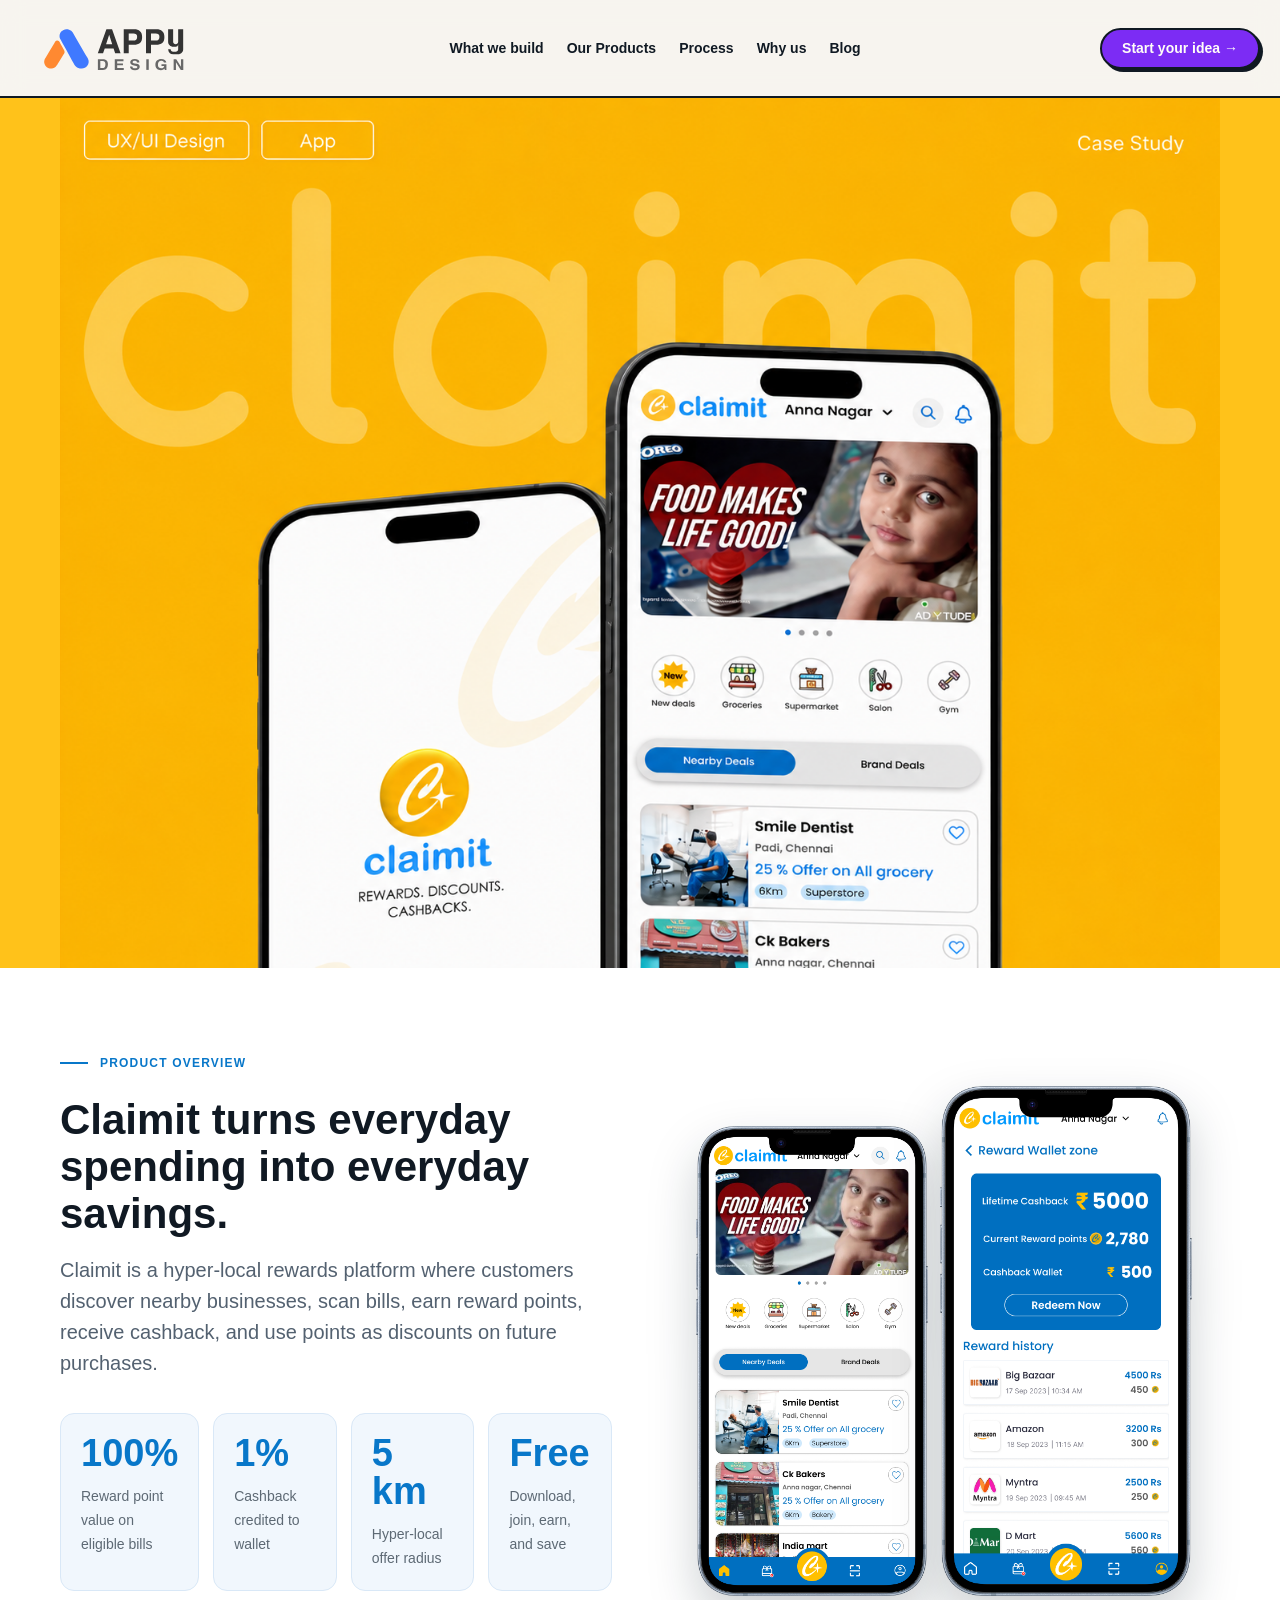
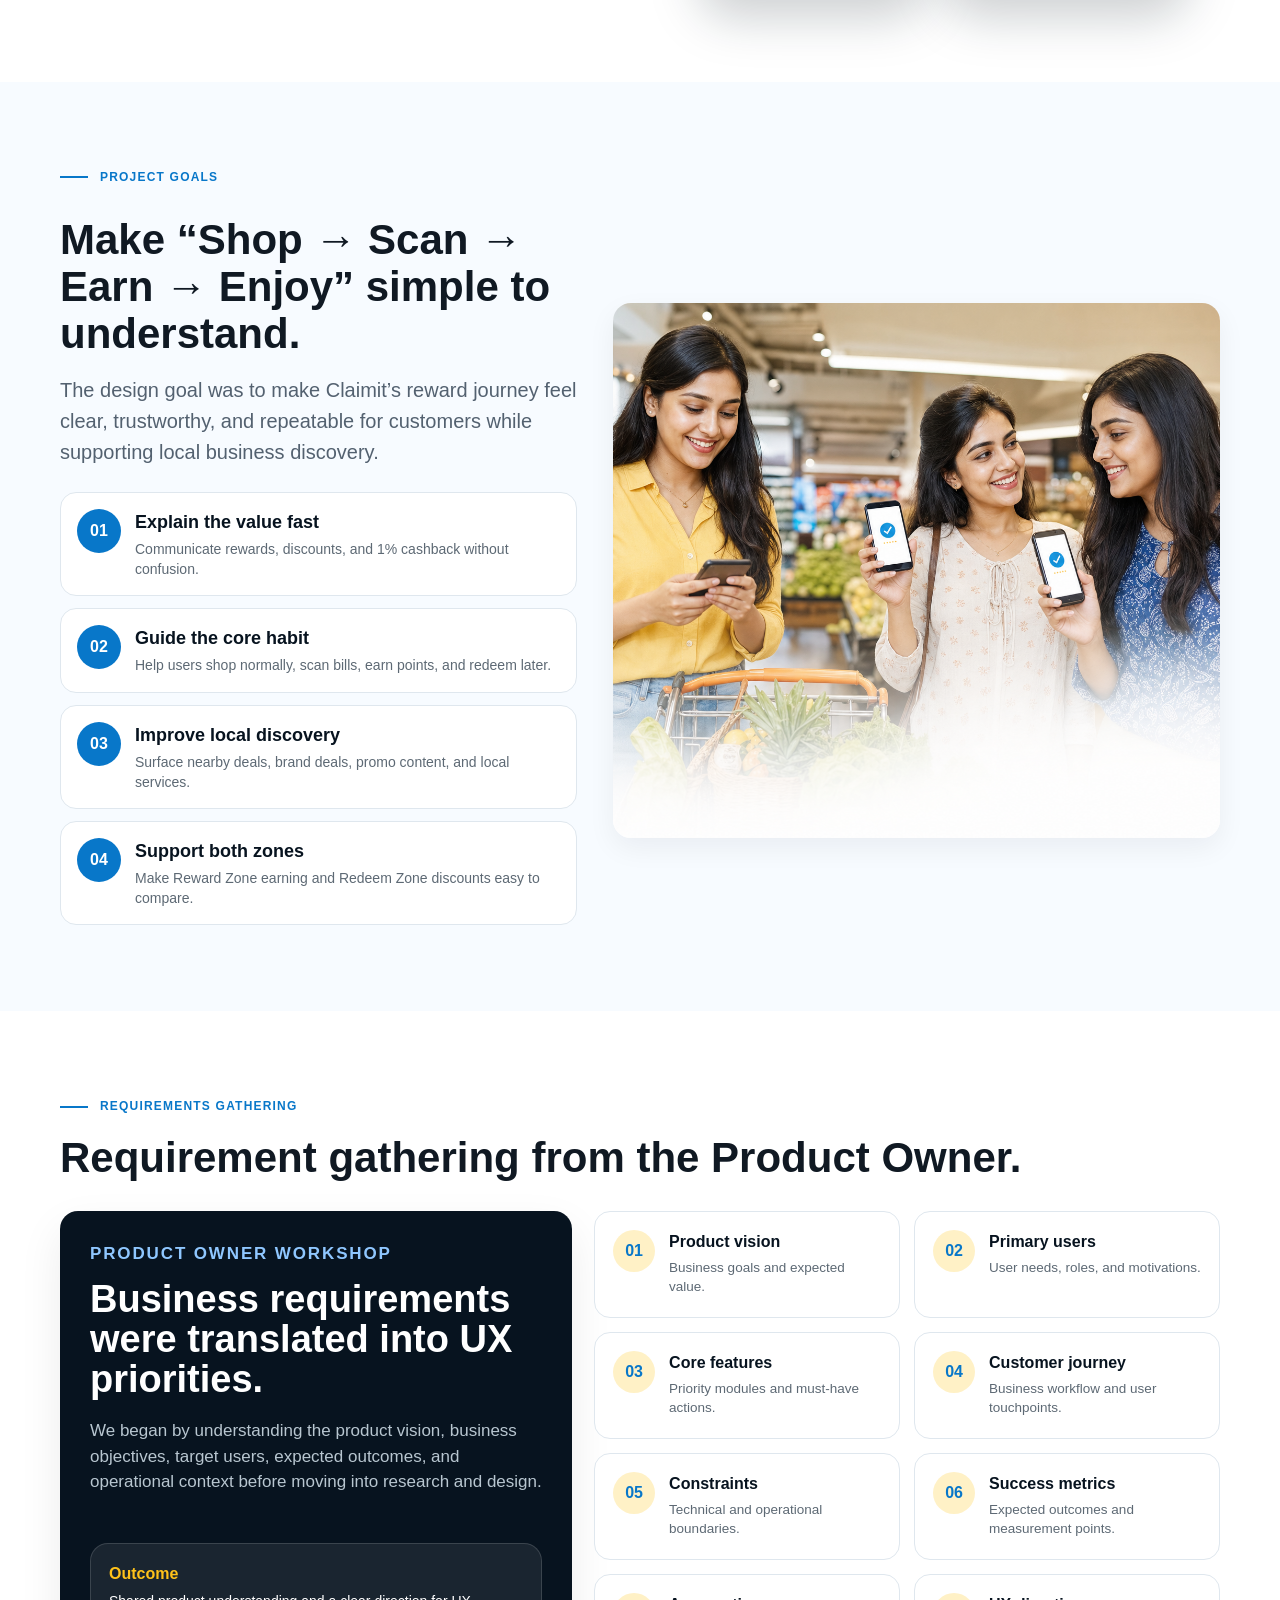
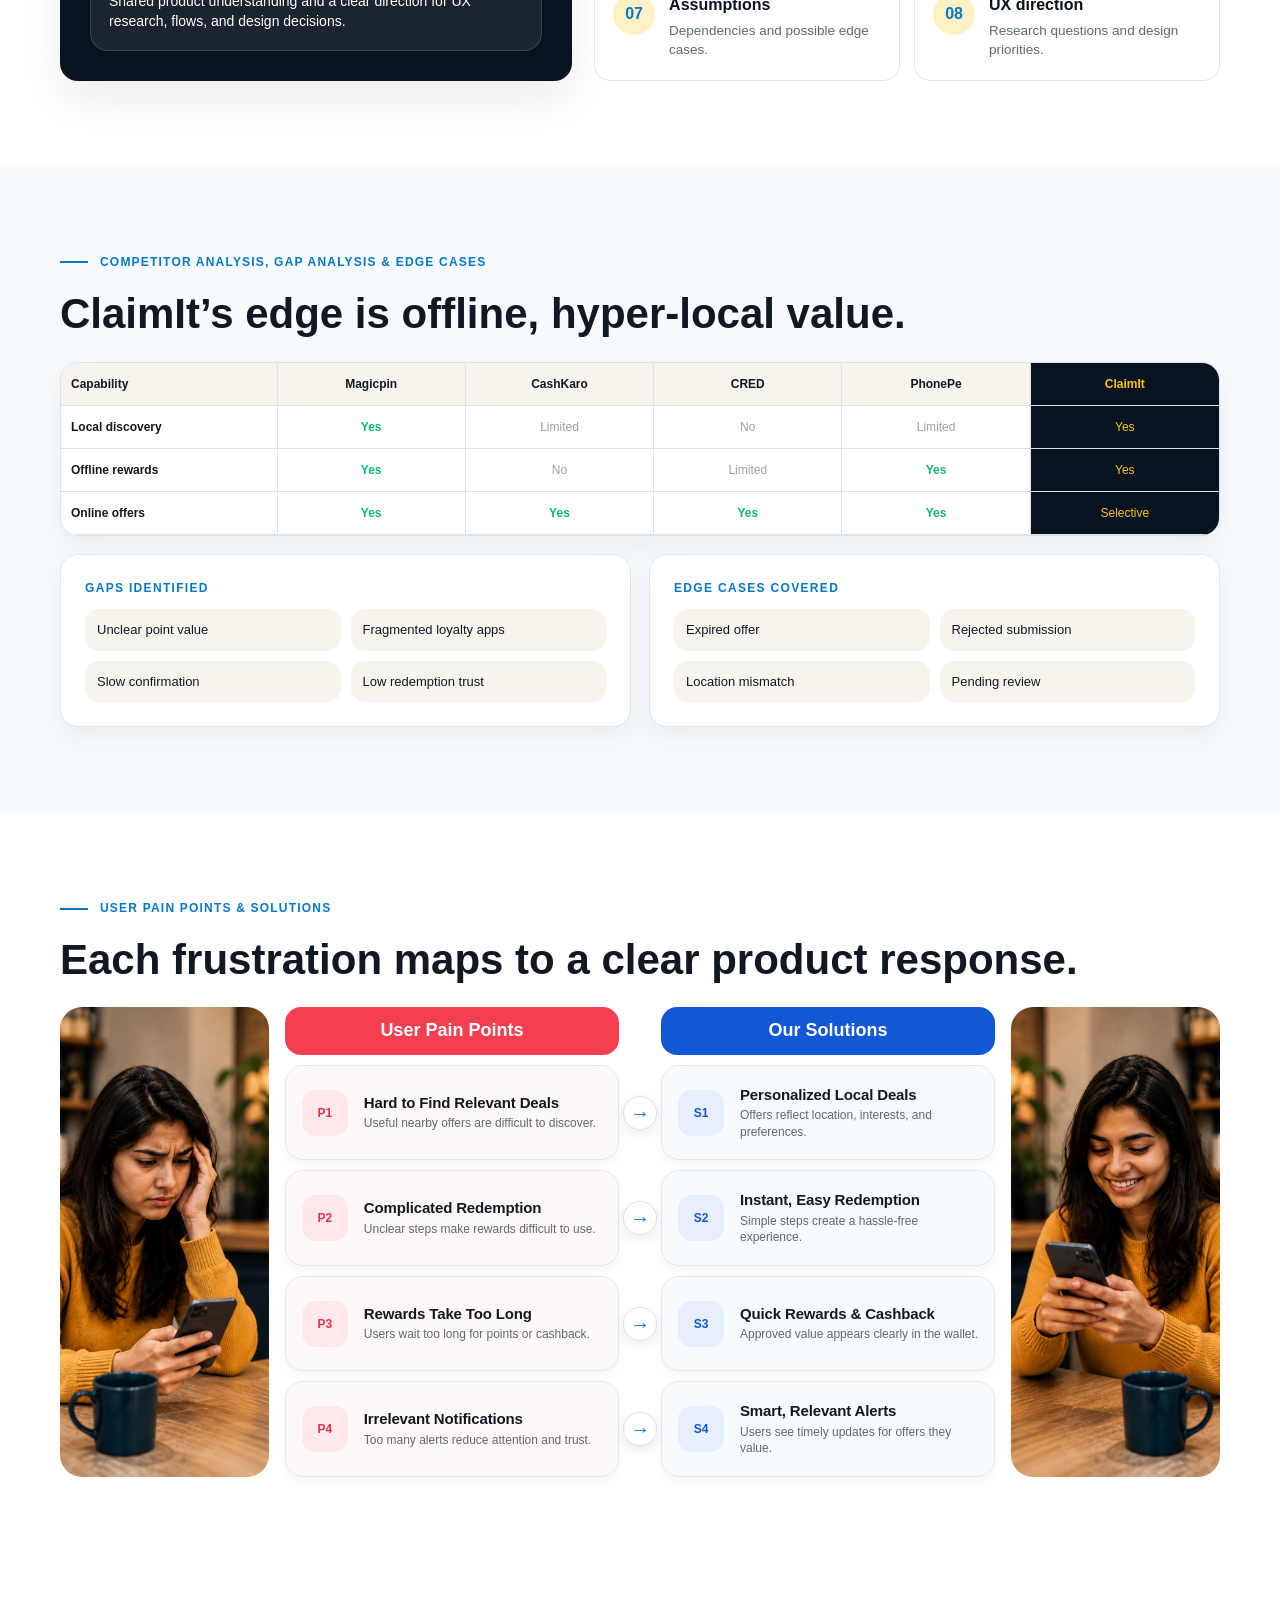
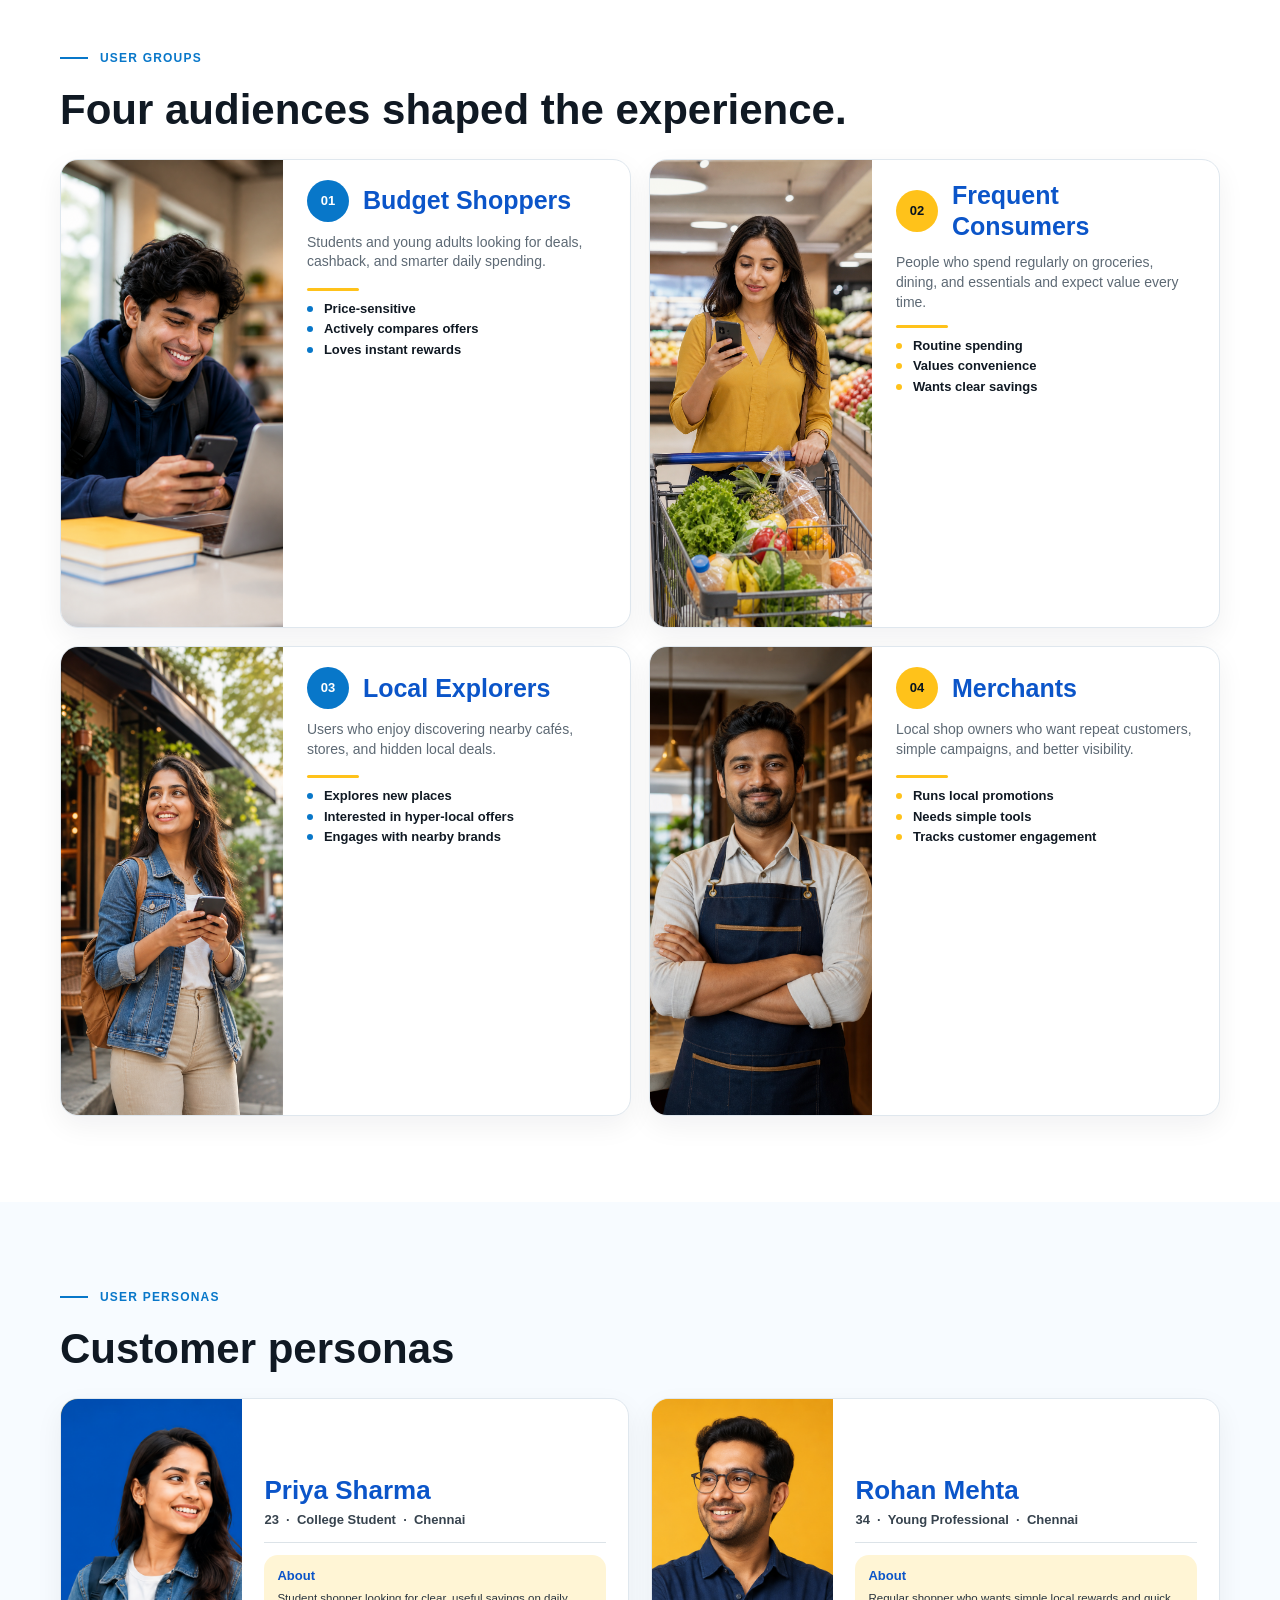
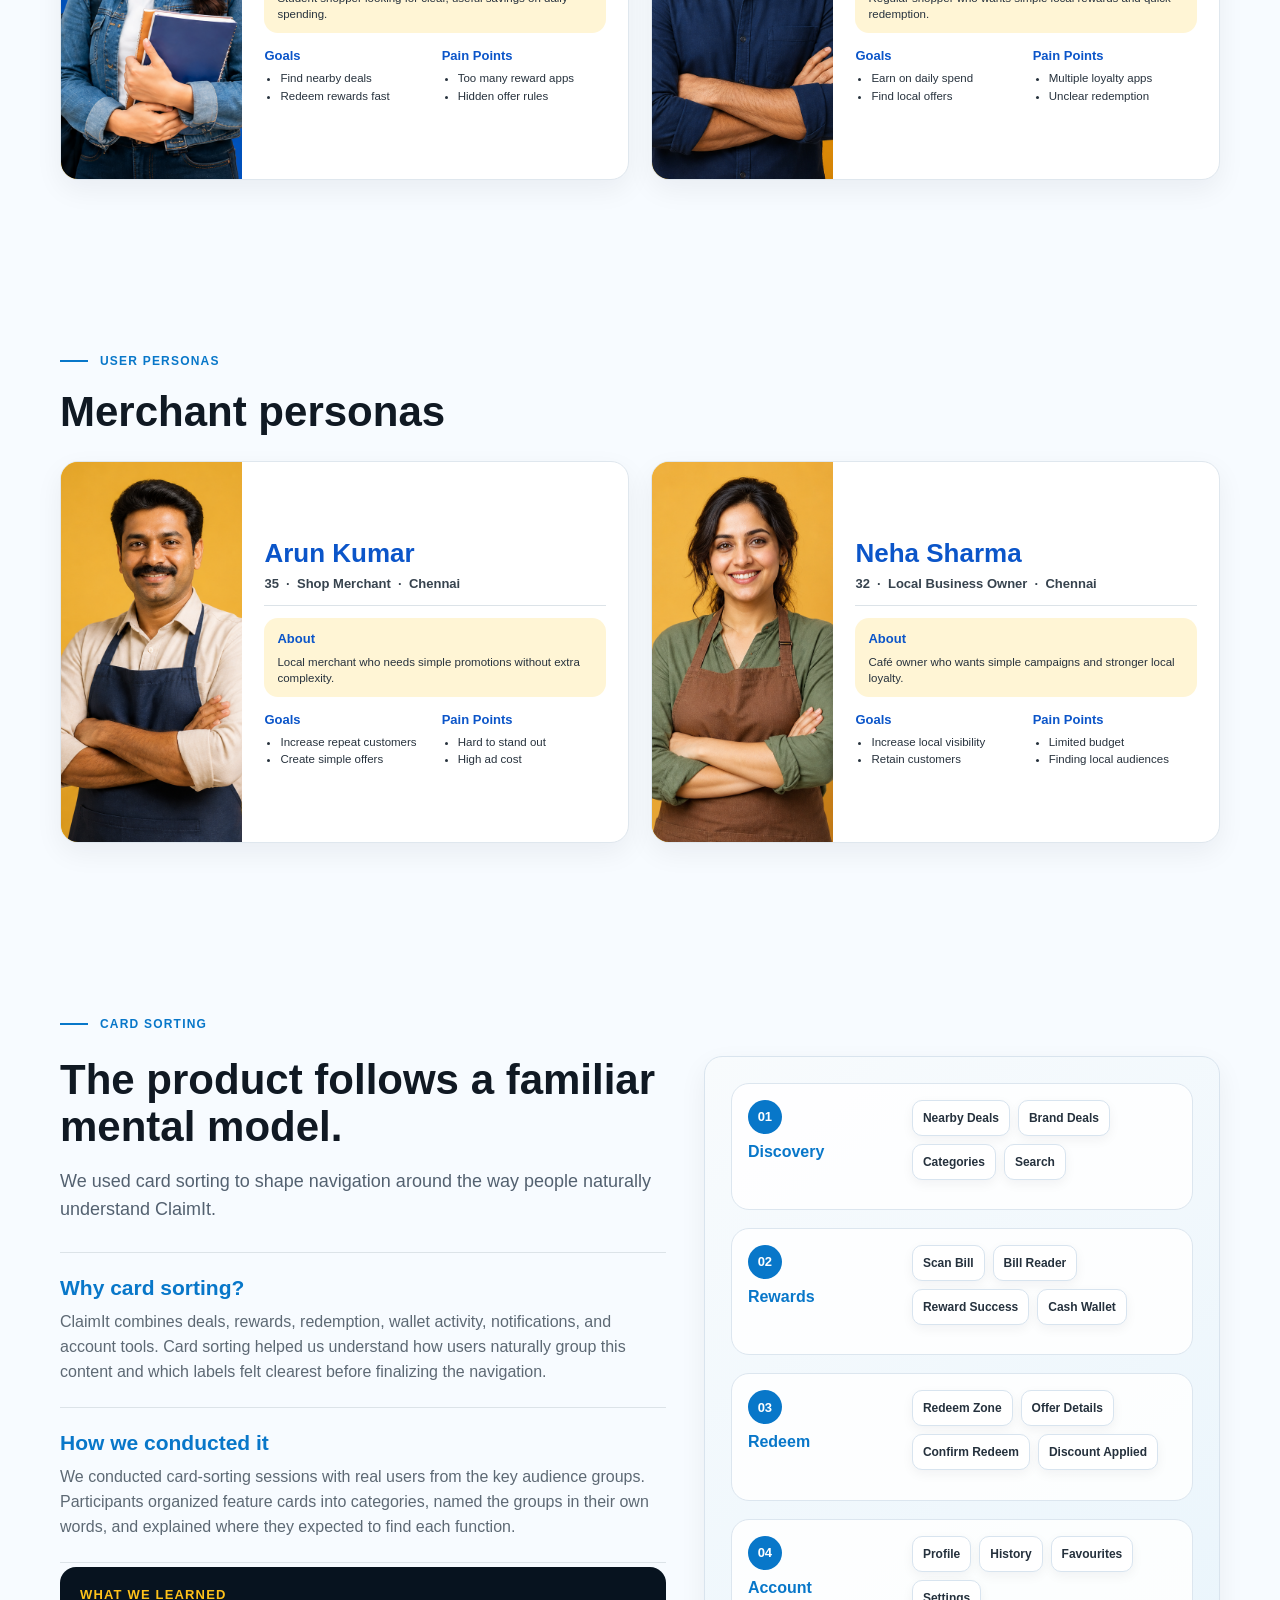
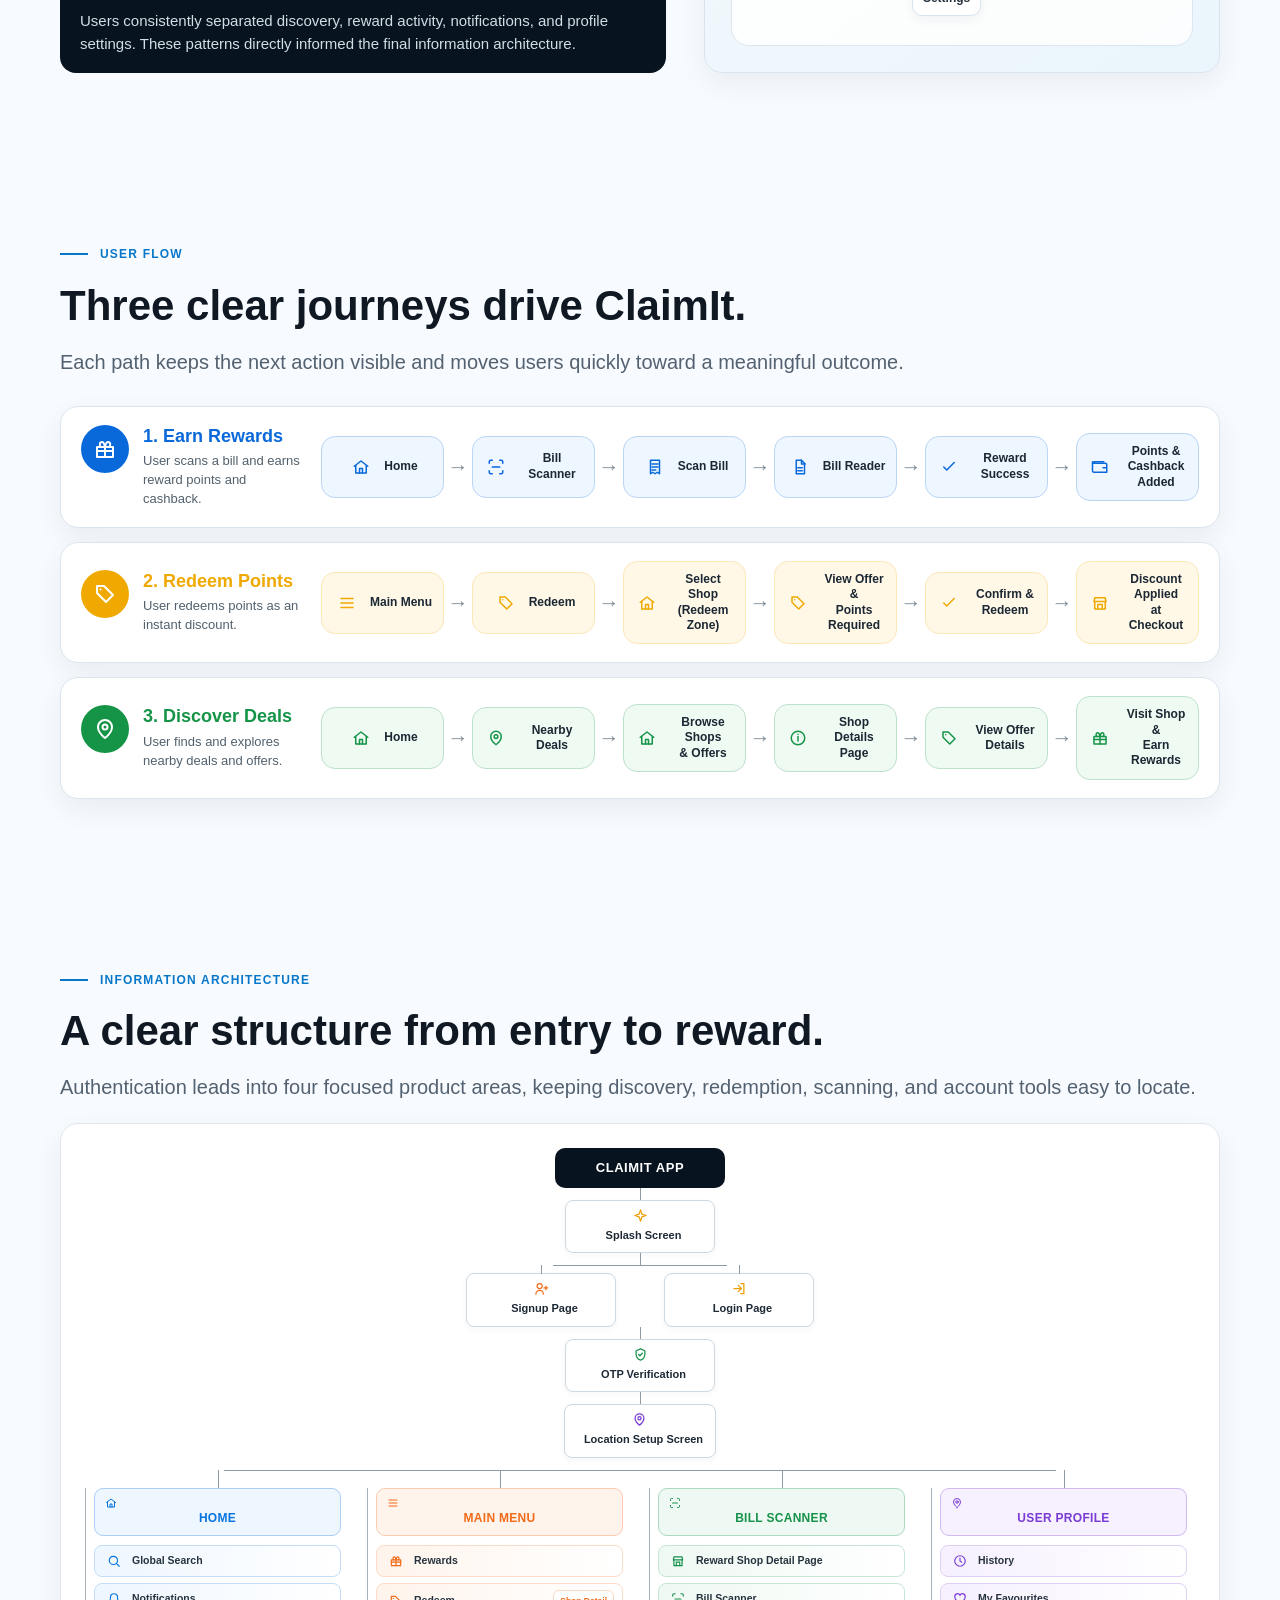
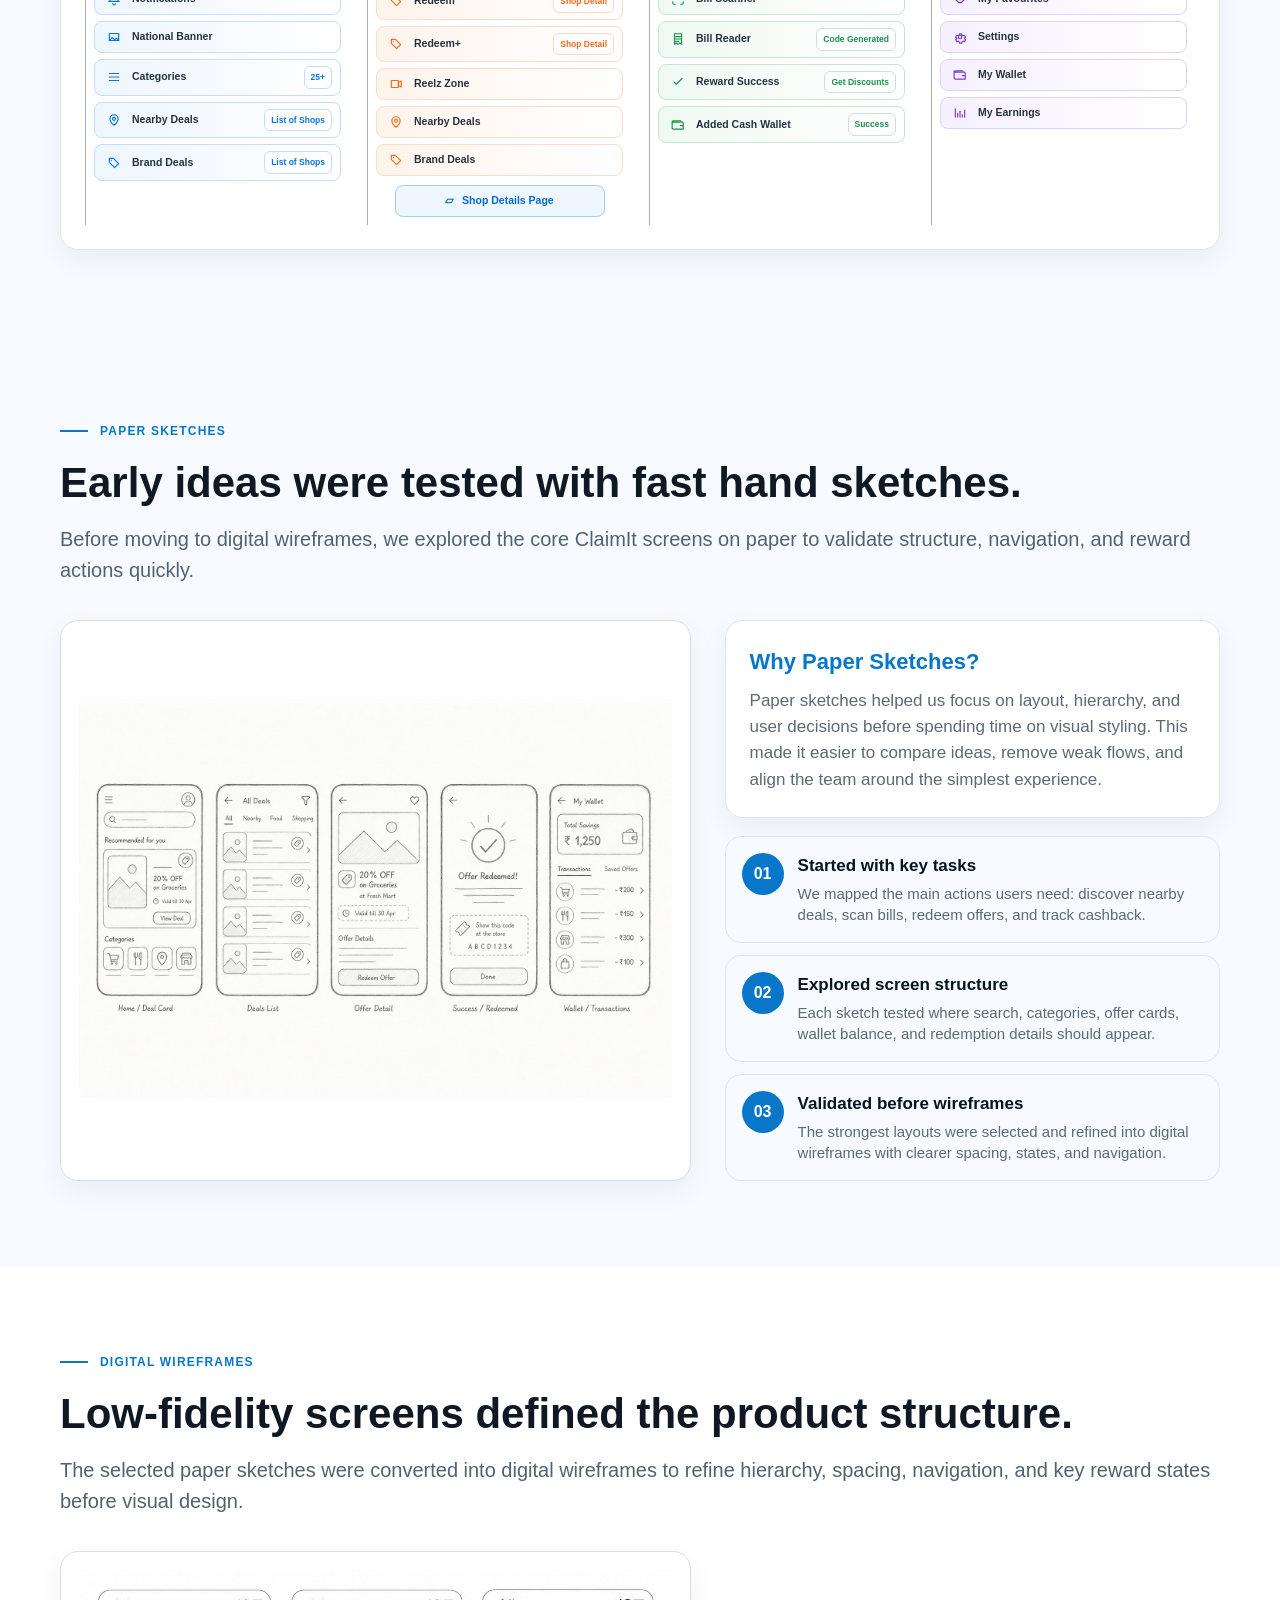
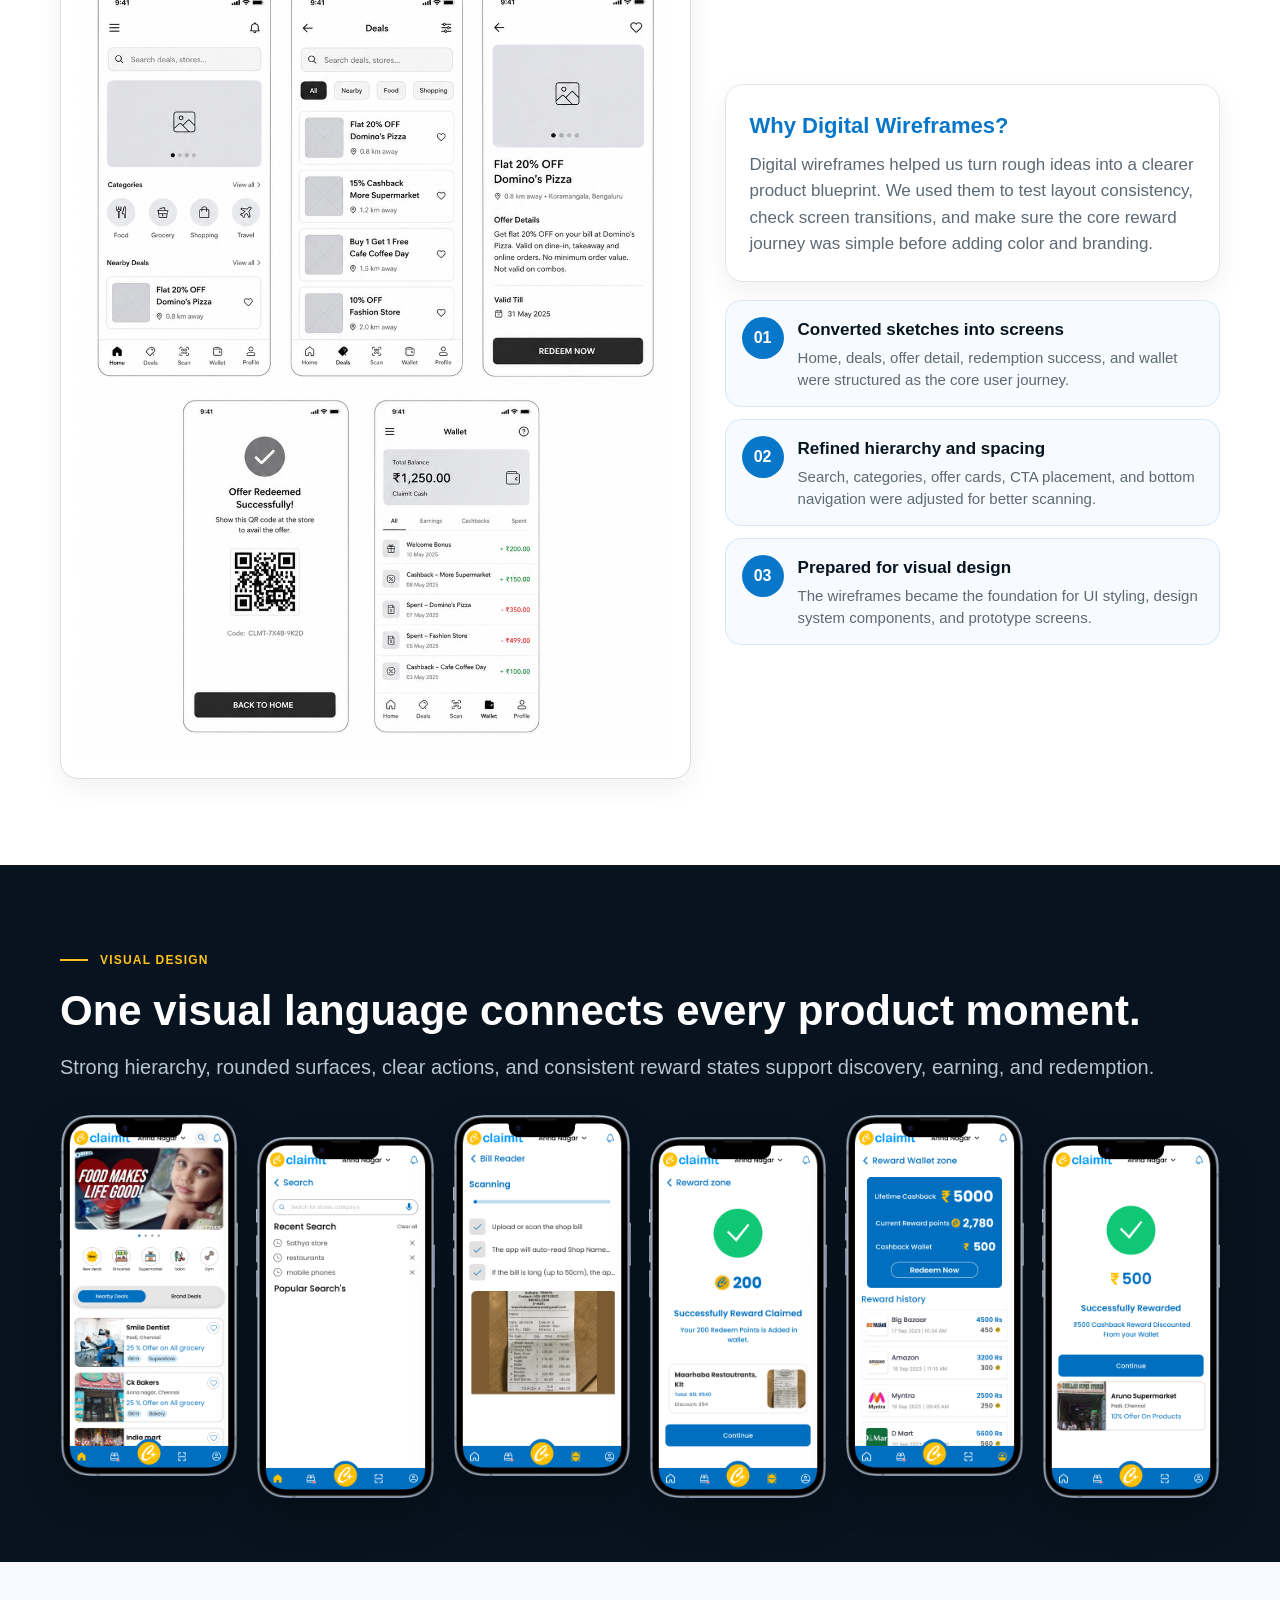
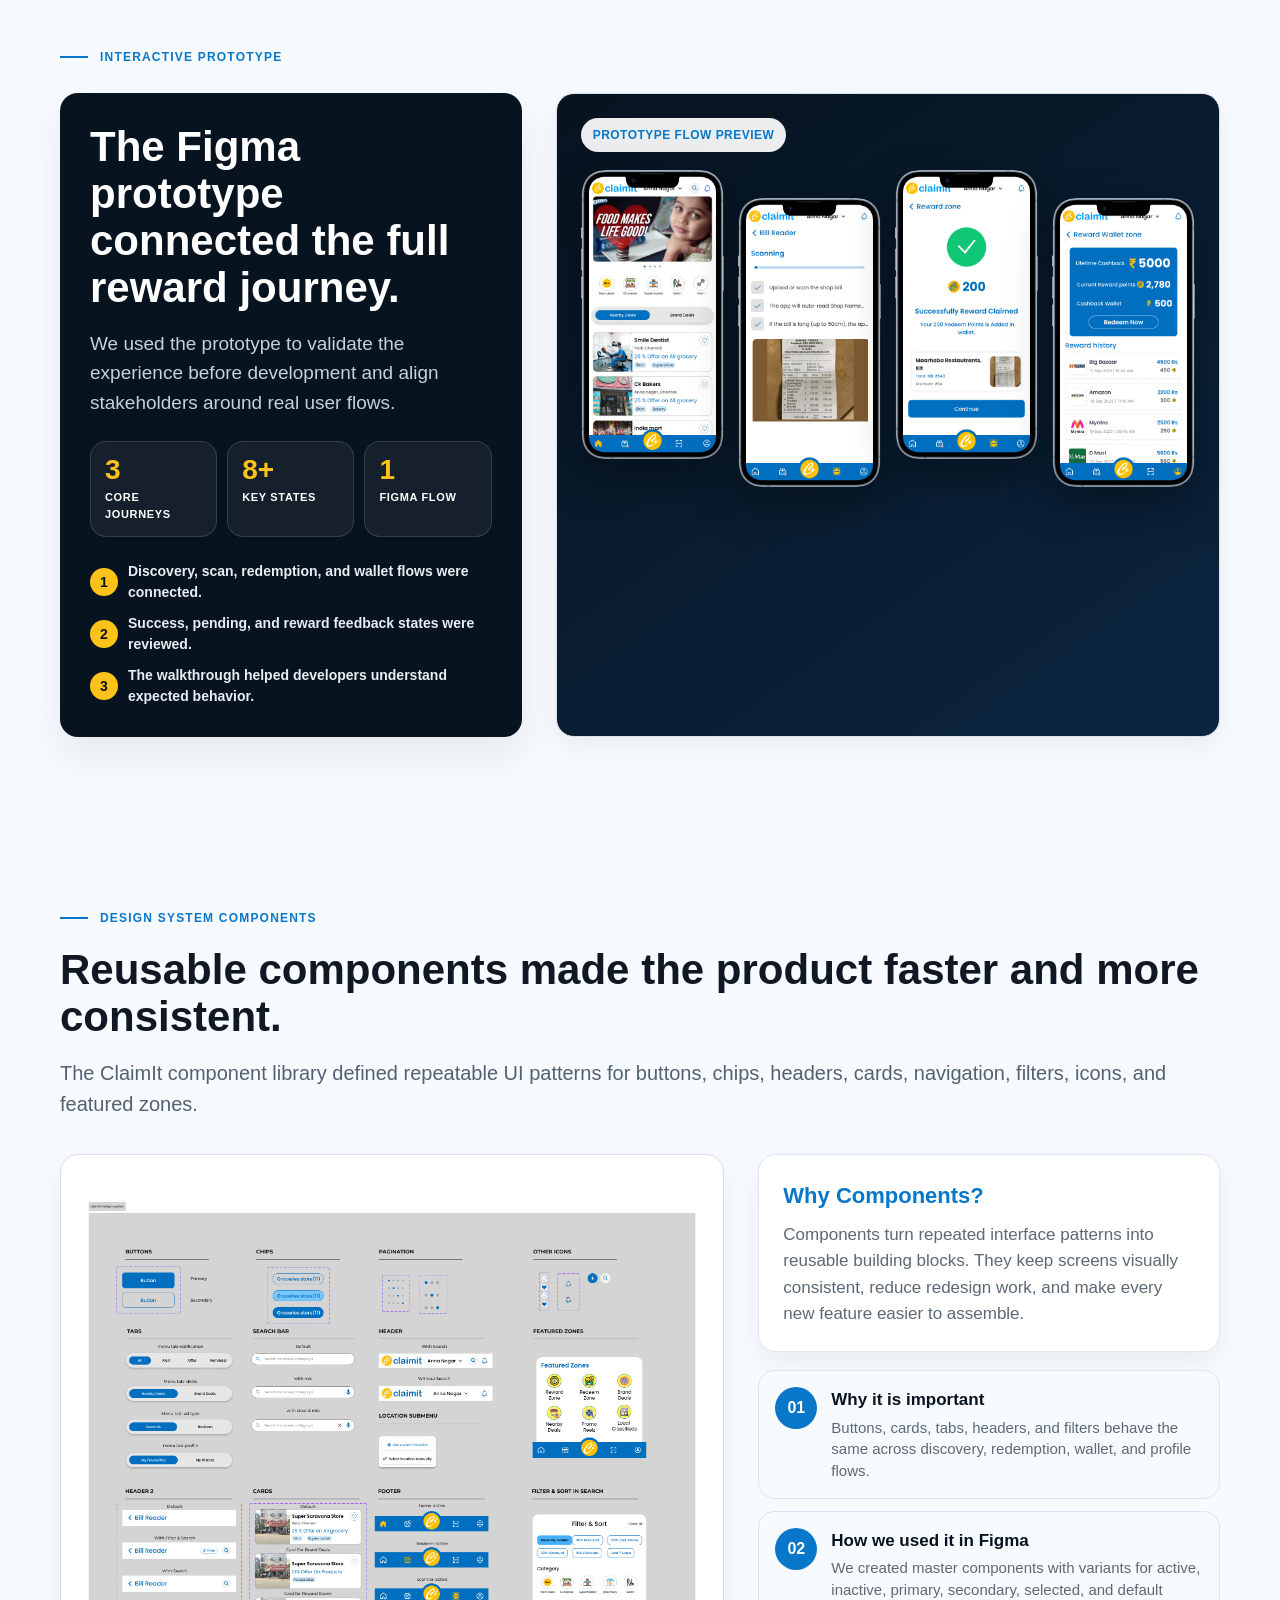
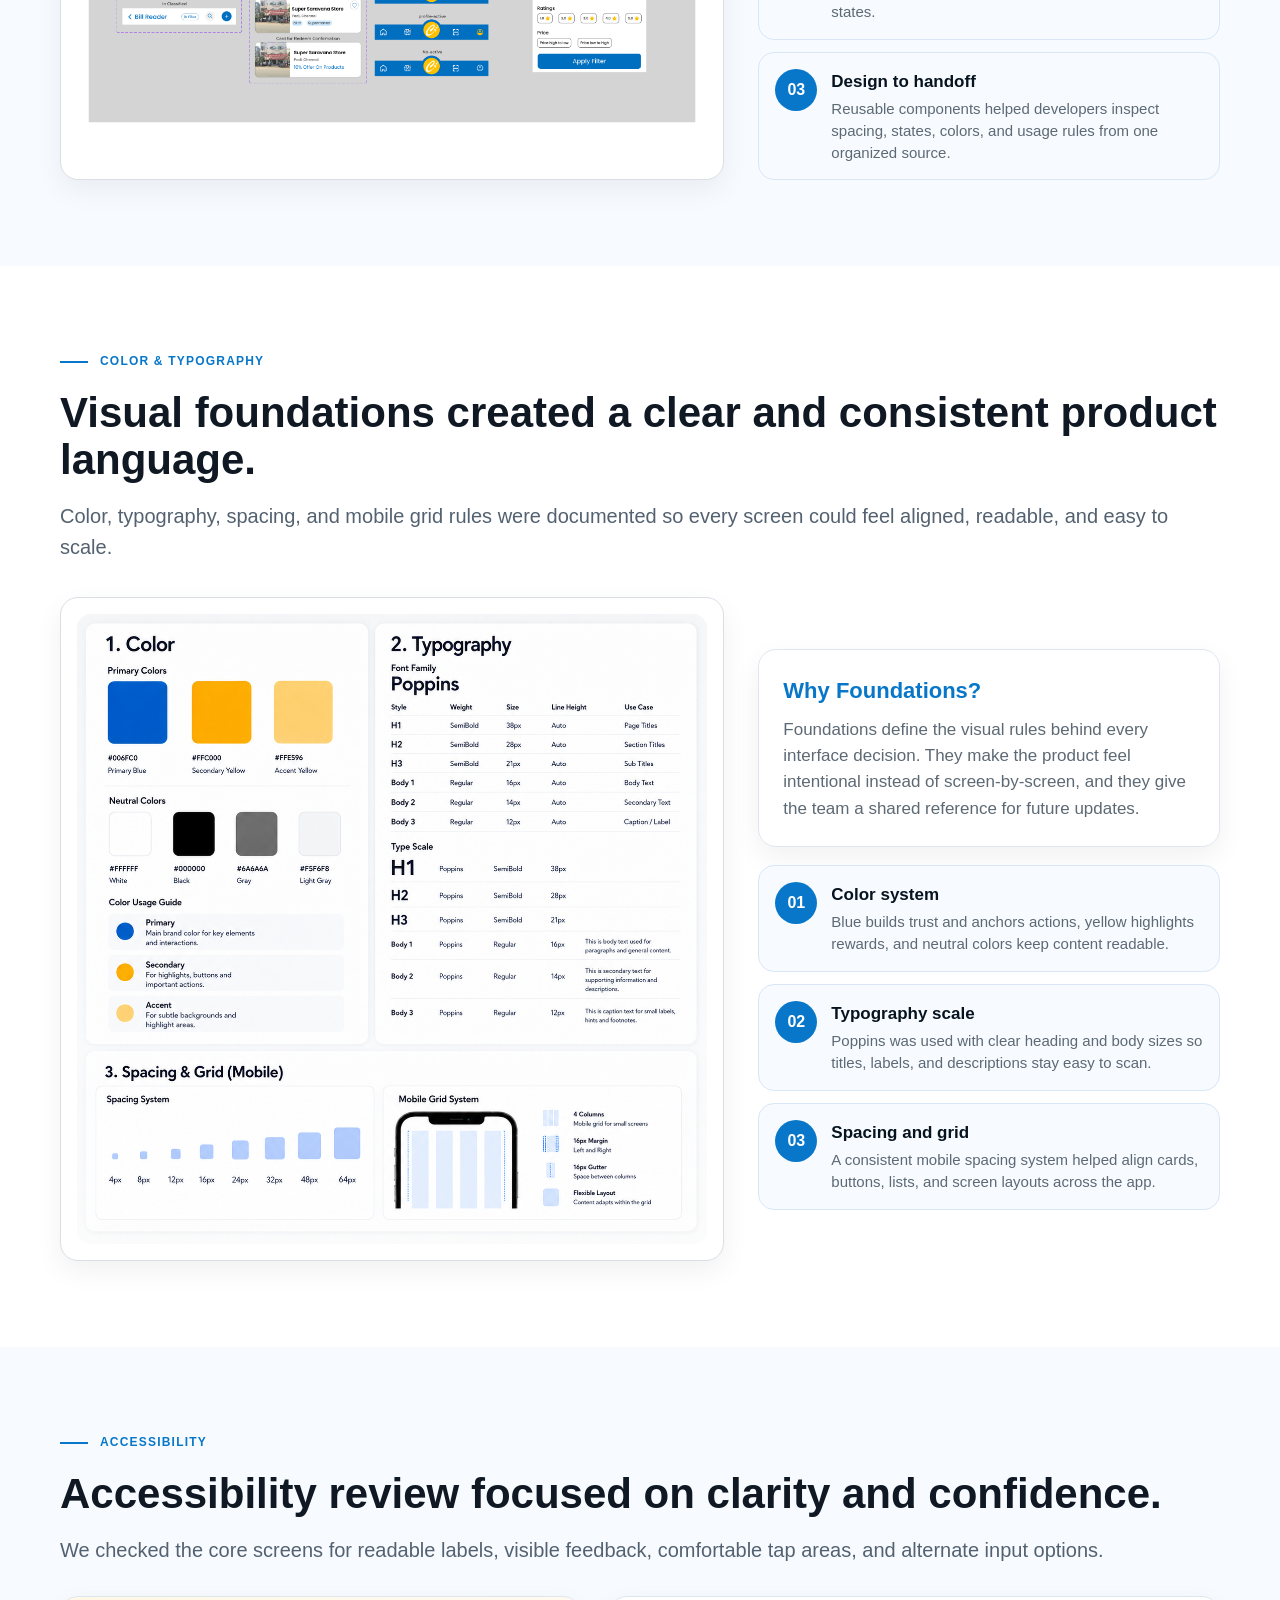
==== commit 4dd3d494: "logo update 10/09/26" ====
--- a/appy-design-case-study-claimit/index.html
+++ b/appy-design-case-study-claimit/index.html
@@ -444,8 +444,8 @@
     .appy-header{position:sticky;top:0;z-index:40;background:rgba(247,244,237,.88);border-bottom:2px solid #101923;backdrop-filter:blur(12px);-webkit-backdrop-filter:blur(12px)}
     .appy-header-inner{max-width:80rem;height:96px;margin:0 auto;padding:0 1.25rem;display:flex;align-items:center;justify-content:space-between;gap:1rem}
     .appy-header-logo{display:flex;align-items:center;flex:0 0 auto;text-decoration:none;color:inherit}
-    .appy-header-logo img{width:127px;height:80px;object-fit:contain;padding:6px}
-    .appy-header-links{display:flex;align-items:center;gap:clamp(.85rem,1.8vw,1.75rem);font-size:.875rem;font-weight:500}
+    .appy-header-logo img{width:190px;height:76px;object-fit:contain;padding:6px}
+    .appy-header-links{display:flex;align-items:center;gap:clamp(.85rem,1.8vw,1.75rem);font-size:.875rem;font-weight:600}
     .appy-header-links a{color:#101923;text-decoration:none;transition:color .2s}
     .appy-header-links a:hover{color:#7c2cf4}
     .appy-header-cta{display:inline-flex;align-items:center;border-radius:9999px;background:#7c2cf4;color:#fffdf8;text-decoration:none;padding:.5rem 1.25rem;font-size:.875rem;font-weight:700;border:2px solid #101923;box-shadow:3px 3px 0 0 #101923;transition:transform .2s}
@@ -453,7 +453,7 @@
     @media(max-width:767px){
       .appy-header-inner{height:82px}
       .appy-header-links{display:none}
-      .appy-header-logo img{width:112px;height:70px}
+      .appy-header-logo img{width:165px;height:66px}
       .appy-header-cta{padding:.45rem .9rem;font-size:.82rem}
     }
   </style>
@@ -462,7 +462,7 @@
   <header class="appy-header">
     <nav class="appy-header-inner" aria-label="Appy Design site navigation">
       <a href="../index.html#top" class="appy-header-logo" aria-label="Appy Design home">
-        <img src="../images/Appydesign-logo-new.png" alt="Appy Design mobile app development company" width="127" height="80">
+        <img src="../images/appy-logo.svg" alt="Appy Design mobile app development company" width="190" height="76">
       </a>
       <div class="appy-header-links">
         <a href="../index.html#what-we-build">What we build</a>
